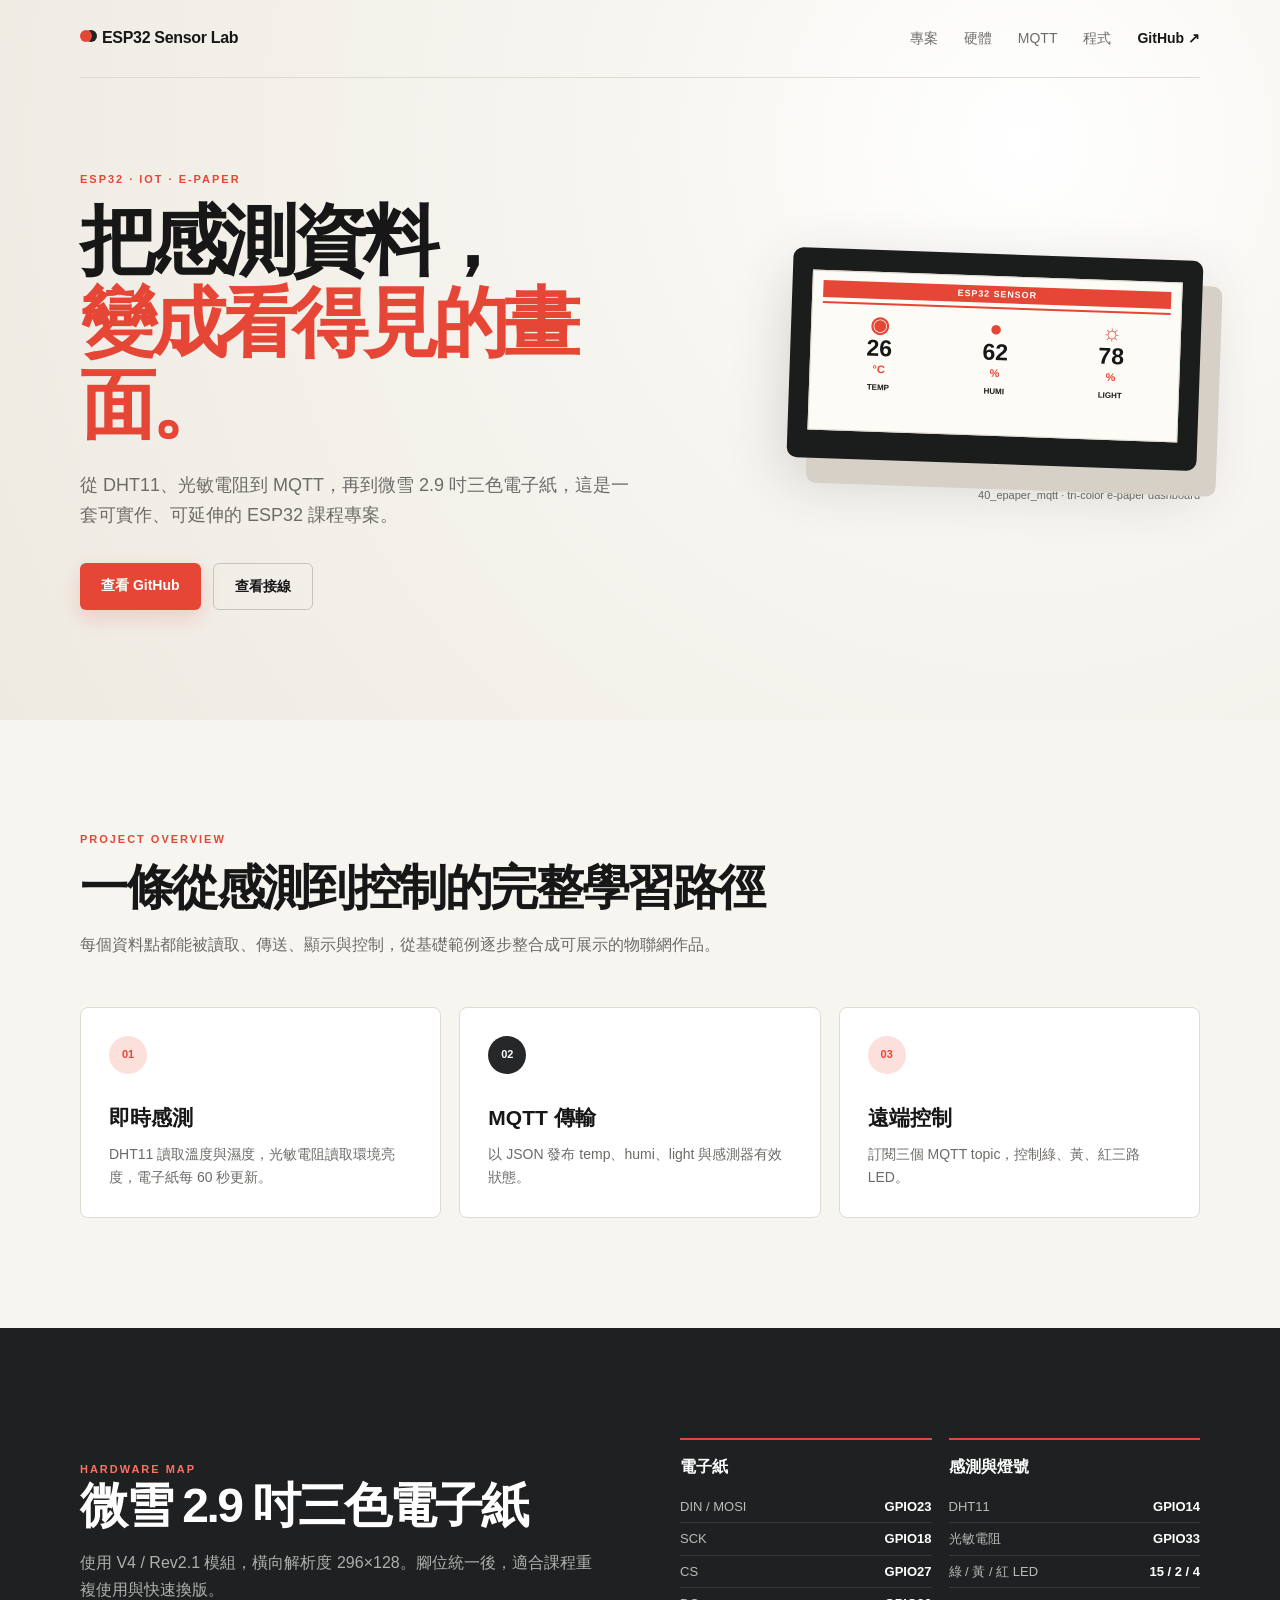
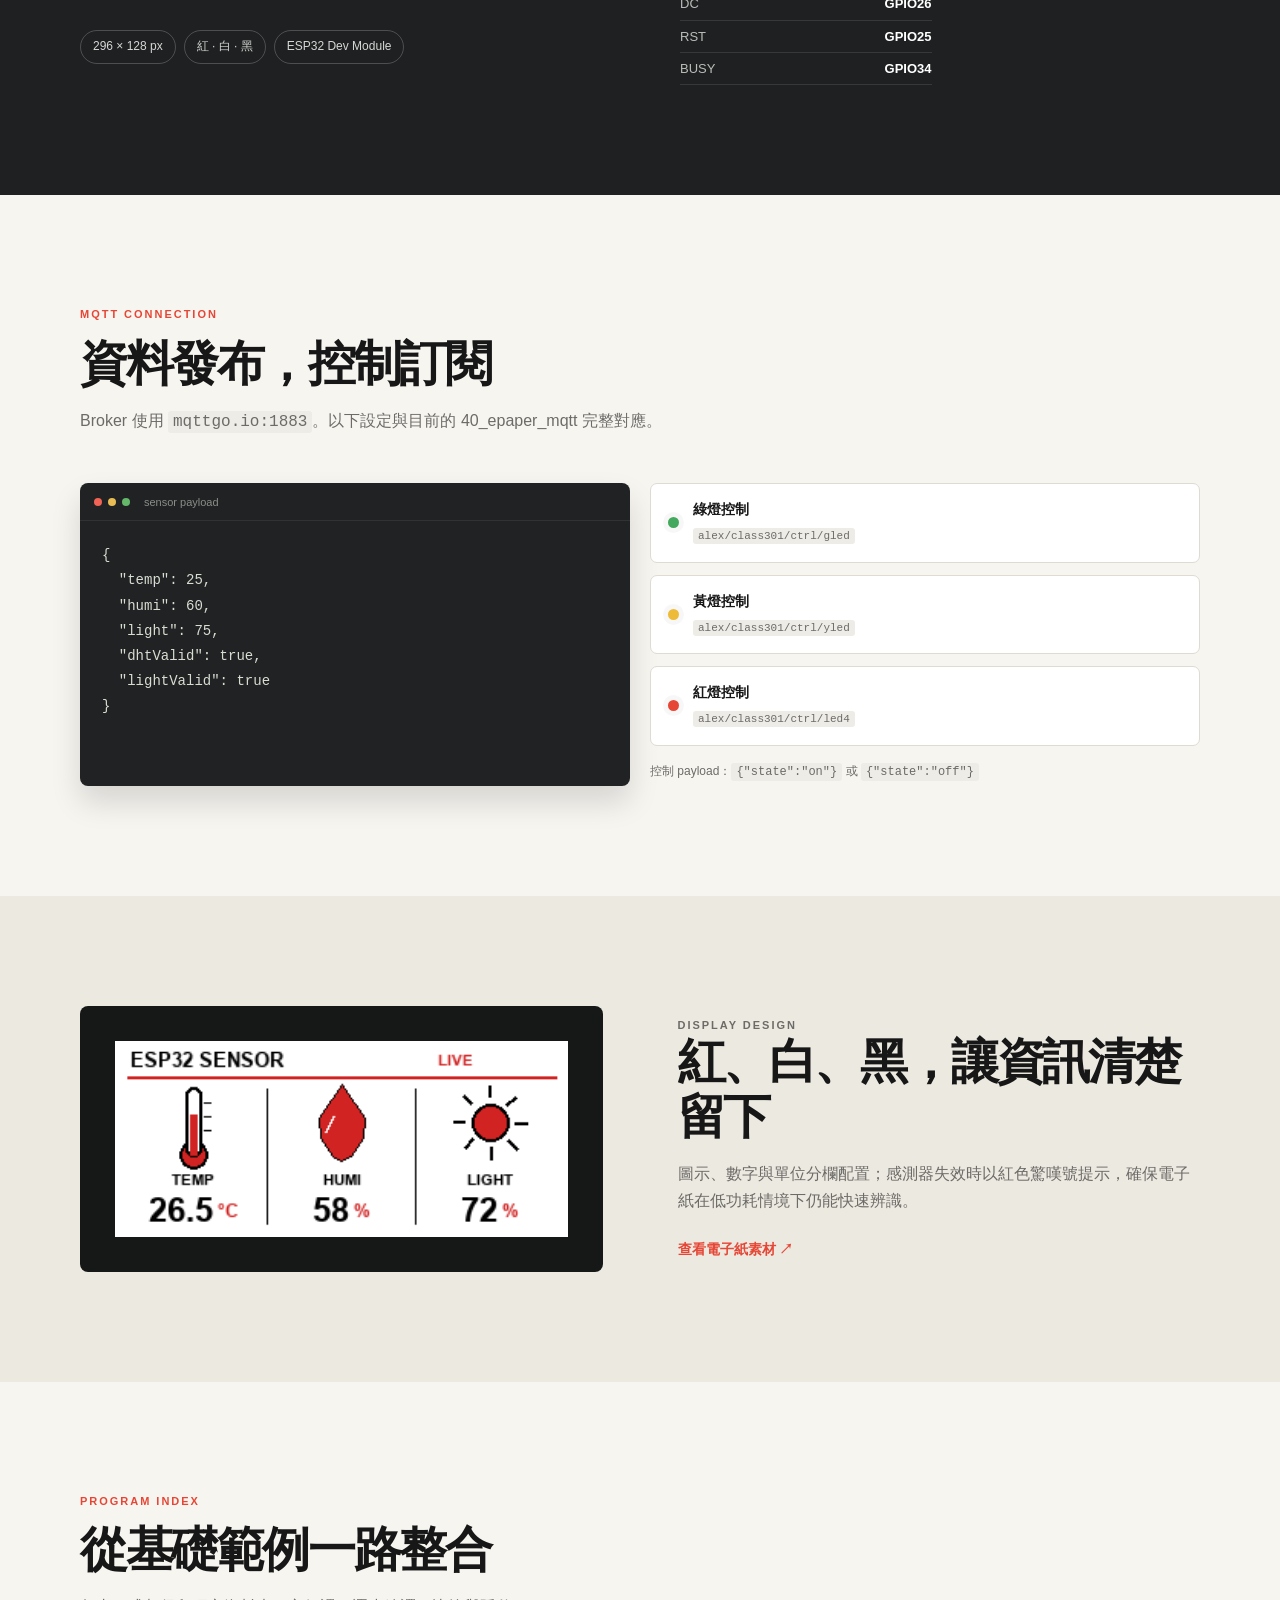
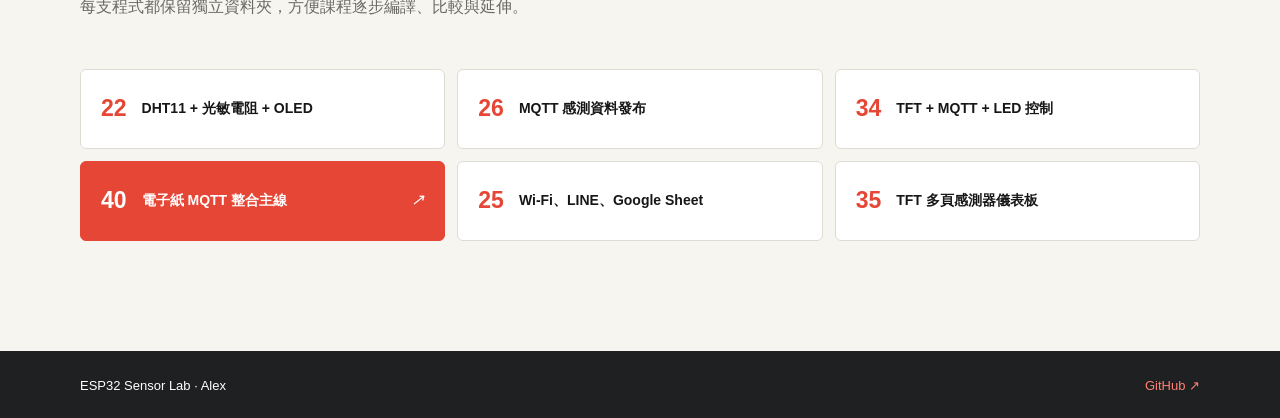
==== docs/index.html @ 5112455a "Add GitHub Pages project showcase" ====
<!doctype html>
<html lang="zh-Hant">
<head>
  <meta charset="utf-8">
  <meta name="viewport" content="width=device-width,initial-scale=1">
  <meta name="description" content="ESP32 感測器、MQTT、TFT 與微雪三色電子紙課程專案展示網站">
  <title>ESP32 Sensor Lab</title>
  <link rel="stylesheet" href="style.css">
</head>
<body>
  <header class="hero">
    <nav class="nav wrap">
      <a class="brand" href="#top"><span class="brand-dot"></span>ESP32 Sensor Lab</a>
      <div class="nav-links"><a href="#project">專案</a><a href="#hardware">硬體</a><a href="#mqtt">MQTT</a><a href="#programs">程式</a><a class="nav-github" href="https://github.com/168888alex/esp32-sensors-mqtt-tft-epaper-alex">GitHub ↗</a></div>
    </nav>
    <div class="hero-grid wrap" id="top">
      <div class="hero-copy">
        <p class="eyebrow">ESP32 · IOT · E-PAPER</p>
        <h1>把感測資料，<br><em>變成看得見的畫面。</em></h1>
        <p class="lead">從 DHT11、光敏電阻到 MQTT，再到微雪 2.9 吋三色電子紙，這是一套可實作、可延伸的 ESP32 課程專案。</p>
        <div class="hero-actions"><a class="button primary" href="https://github.com/168888alex/esp32-sensors-mqtt-tft-epaper-alex">查看 GitHub</a><a class="button ghost" href="#hardware">查看接線</a></div>
      </div>
      <div class="hero-card">
        <div class="epaper-frame"><div class="epaper-screen"><div class="screen-title">ESP32 SENSOR</div><div class="screen-line"></div><div class="screen-metrics"><span><b>◉</b><strong>26</strong><small>°C</small><label>TEMP</label></span><span><b>●</b><strong>62</strong><small>%</small><label>HUMI</label></span><span><b>☼</b><strong>78</strong><small>%</small><label>LIGHT</label></span></div></div></div>
        <p class="card-caption">40_epaper_mqtt · tri-color e-paper dashboard</p>
      </div>
    </div>
  </header>

  <main>
    <section class="section wrap" id="project">
      <div class="section-heading"><p class="eyebrow">PROJECT OVERVIEW</p><h2>一條從感測到控制的完整學習路徑</h2><p>每個資料點都能被讀取、傳送、顯示與控制，從基礎範例逐步整合成可展示的物聯網作品。</p></div>
      <div class="feature-grid"><article class="feature"><span class="icon red">01</span><h3>即時感測</h3><p>DHT11 讀取溫度與濕度，光敏電阻讀取環境亮度，電子紙每 60 秒更新。</p></article><article class="feature"><span class="icon dark">02</span><h3>MQTT 傳輸</h3><p>以 JSON 發布 temp、humi、light 與感測器有效狀態。</p></article><article class="feature"><span class="icon red">03</span><h3>遠端控制</h3><p>訂閱三個 MQTT topic，控制綠、黃、紅三路 LED。</p></article></div>
    </section>

    <section class="section section-dark" id="hardware"><div class="wrap split"><div><p class="eyebrow">HARDWARE MAP</p><h2>微雪 2.9 吋三色電子紙</h2><p>使用 V4 / Rev2.1 模組，橫向解析度 296×128。腳位統一後，適合課程重複使用與快速換版。</p><div class="chips"><span>296 × 128 px</span><span>紅 · 白 · 黑</span><span>ESP32 Dev Module</span></div></div><div class="wiring"><div><b>電子紙</b><span>DIN / MOSI <strong>GPIO23</strong></span><span>SCK <strong>GPIO18</strong></span><span>CS <strong>GPIO27</strong></span><span>DC <strong>GPIO26</strong></span><span>RST <strong>GPIO25</strong></span><span>BUSY <strong>GPIO34</strong></span></div><div><b>感測與燈號</b><span>DHT11 <strong>GPIO14</strong></span><span>光敏電阻 <strong>GPIO33</strong></span><span>綠 / 黃 / 紅 LED <strong>15 / 2 / 4</strong></span></div></div></div></section>

    <section class="section wrap" id="mqtt"><div class="section-heading"><p class="eyebrow">MQTT CONNECTION</p><h2>資料發布，控制訂閱</h2><p>Broker 使用 <code>mqttgo.io:1883</code>。以下設定與目前的 40_epaper_mqtt 完整對應。</p></div><div class="mqtt-grid"><div class="code-card"><div class="code-head"><span></span><span></span><span></span><b>sensor payload</b></div><pre>{
  "temp": 25,
  "humi": 60,
  "light": 75,
  "dhtValid": true,
  "lightValid": true
}</pre></div><div class="topic-list"><div class="topic"><span class="topic-led green"></span><div><b>綠燈控制</b><code>alex/class301/ctrl/gled</code></div></div><div class="topic"><span class="topic-led yellow"></span><div><b>黃燈控制</b><code>alex/class301/ctrl/yled</code></div></div><div class="topic"><span class="topic-led red"></span><div><b>紅燈控制</b><code>alex/class301/ctrl/led4</code></div></div><p class="hint">控制 payload：<code>{"state":"on"}</code> 或 <code>{"state":"off"}</code></p></div></div></section>

    <section class="section gallery-section"><div class="wrap gallery"><div class="gallery-image"><img src="assets/epaper_sensor_layout_preview.png" alt="電子紙感測器畫面預覽"></div><div><p class="eyebrow">DISPLAY DESIGN</p><h2>紅、白、黑，讓資訊清楚留下</h2><p>圖示、數字與單位分欄配置；感測器失效時以紅色驚嘆號提示，確保電子紙在低功耗情境下仍能快速辨識。</p><a class="text-link" href="https://github.com/168888alex/esp32-sensors-mqtt-tft-epaper-alex/tree/main/36_EPAPER">查看電子紙素材 ↗</a></div></div></section>

    <section class="section wrap" id="programs"><div class="section-heading"><p class="eyebrow">PROGRAM INDEX</p><h2>從基礎範例一路整合</h2><p>每支程式都保留獨立資料夾，方便課程逐步編譯、比較與延伸。</p></div><div class="program-grid"><a href="https://github.com/168888alex/esp32-sensors-mqtt-tft-epaper-alex/tree/main/22_dht_light_oled"><b>22</b><span>DHT11 + 光敏電阻 + OLED</span></a><a href="https://github.com/168888alex/esp32-sensors-mqtt-tft-epaper-alex/tree/main/26_mqtt"><b>26</b><span>MQTT 感測資料發布</span></a><a href="https://github.com/168888alex/esp32-sensors-mqtt-tft-epaper-alex/tree/main/34_ili_mqtt_ctrl"><b>34</b><span>TFT + MQTT + LED 控制</span></a><a class="featured" href="https://github.com/168888alex/esp32-sensors-mqtt-tft-epaper-alex/tree/main/40_epaper_mqtt"><b>40</b><span>電子紙 MQTT 整合主線</span><i>↗</i></a><a href="https://github.com/168888alex/esp32-sensors-mqtt-tft-epaper-alex/tree/main/25_dht_line"><b>25</b><span>Wi‑Fi、LINE、Google Sheet</span></a><a href="https://github.com/168888alex/esp32-sensors-mqtt-tft-epaper-alex/tree/main/35_ili_mqtt_ctrl_page"><b>35</b><span>TFT 多頁感測器儀表板</span></a></div></section>
  </main>
  <footer><div class="wrap footer-inner"><span>ESP32 Sensor Lab · Alex</span><a href="https://github.com/168888alex/esp32-sensors-mqtt-tft-epaper-alex">GitHub ↗</a></div></footer>
</body>
</html>
---- docs/style.css ----
:root{--ink:#171717;--muted:#6d6b68;--paper:#f7f5f0;--red:#e64635;--red-dark:#b92d28;--line:#dedbd3;--dark:#1e2021;--max:1120px}*{box-sizing:border-box}html{scroll-behavior:smooth}body{margin:0;background:var(--paper);color:var(--ink);font-family:Inter,"Noto Sans TC","Microsoft JhengHei",sans-serif;line-height:1.65}a{color:inherit;text-decoration:none}.wrap{width:min(calc(100% - 48px),var(--max));margin:auto}.hero{background:radial-gradient(circle at 80% 20%,#fff 0,#f7f5f0 35%,#eeeae2 100%);overflow:hidden}.nav{height:78px;display:flex;align-items:center;justify-content:space-between;border-bottom:1px solid var(--line)}.brand{font-weight:800;letter-spacing:-.02em}.brand-dot{display:inline-block;width:12px;height:12px;background:var(--red);border-radius:50%;margin:0 10px 1px 0;box-shadow:5px 0 #222}.nav-links{display:flex;gap:26px;align-items:center;font-size:14px;color:var(--muted)}.nav-links a:hover,.text-link:hover{color:var(--red)}.nav-github{color:var(--ink);font-weight:700}.hero-grid{display:grid;grid-template-columns:1.05fr .95fr;gap:60px;align-items:center;padding:92px 0 110px}.eyebrow{font-size:11px;letter-spacing:.18em;color:var(--red);font-weight:800;margin:0 0 12px}.hero h1{font-size:clamp(42px,6vw,76px);letter-spacing:-.07em;line-height:1.08;margin:0 0 25px}.hero h1 em{font-style:normal;color:var(--red)}.lead{color:var(--muted);max-width:550px;font-size:18px}.hero-actions{display:flex;gap:12px;margin-top:32px}.button{display:inline-block;padding:11px 21px;border-radius:6px;font-weight:700;font-size:14px}.primary{background:var(--red);color:#fff;box-shadow:0 8px 20px #e6463530}.ghost{border:1px solid #c8c4bc}.hero-card{justify-self:end;width:min(100%,410px)}.epaper-frame{background:#1b1c1c;padding:22px 20px 28px;border-radius:10px;box-shadow:20px 25px 0 #d6d0c6,0 20px 60px #3333;transform:rotate(2deg)}.epaper-screen{background:#fcfbf6;aspect-ratio:296/128;padding:9px 10px;position:relative;border:1px solid #ddd9d0}.screen-title{height:17px;background:var(--red);color:#fff;text-align:center;font-size:9px;font-weight:800;letter-spacing:.1em;line-height:17px}.screen-line{height:2px;background:var(--red);margin-top:4px}.screen-metrics{display:grid;grid-template-columns:repeat(3,1fr);text-align:center;margin-top:8px}.screen-metrics span{display:flex;flex-direction:column;align-items:center}.screen-metrics b{font-size:22px;line-height:23px;color:var(--red)}.screen-metrics strong{font-size:23px;line-height:24px}.screen-metrics small{font-size:11px;color:var(--red);font-weight:800}.screen-metrics label{font-size:8px;font-weight:800;margin-top:3px}.card-caption{text-align:right;color:var(--muted);font-size:11px;margin:22px 0}.section{padding:110px 0}.section-heading{max-width:700px;margin-bottom:48px}.section h2{font-size:clamp(30px,4vw,48px);line-height:1.15;letter-spacing:-.05em;margin:0 0 17px}.section-heading>p:last-child,.split p,.gallery p{color:var(--muted);margin:0}.feature-grid{display:grid;grid-template-columns:repeat(3,1fr);gap:18px}.feature{background:#fff;border:1px solid var(--line);padding:28px;border-radius:8px}.feature h3{margin:27px 0 8px;font-size:21px}.feature p{margin:0;color:var(--muted);font-size:14px}.icon{display:flex;width:38px;height:38px;align-items:center;justify-content:center;border-radius:50%;font-size:11px;font-weight:800}.icon.red{background:#fce0dc;color:var(--red)}.icon.dark{background:#252728;color:#fff}.section-dark{background:var(--dark);color:#fff}.section-dark .eyebrow{color:#ff7162}.section-dark p{color:#afb0ad}.split{display:grid;grid-template-columns:1fr 1fr;gap:80px;align-items:center}.chips{display:flex;gap:8px;flex-wrap:wrap;margin-top:27px}.chips span{border:1px solid #ffffff35;border-radius:99px;padding:6px 12px;color:#d6d7d4;font-size:12px}.wiring{display:grid;grid-template-columns:1fr 1fr;gap:17px}.wiring>div{border-top:2px solid var(--red);padding-top:14px}.wiring b{display:block;margin-bottom:10px}.wiring span{display:flex;justify-content:space-between;border-bottom:1px solid #ffffff1c;padding:5px 0;font-size:13px;color:#babcb8}.wiring strong{color:#fff}.mqtt-grid{display:grid;grid-template-columns:1fr 1fr;gap:20px}.code-card{background:#202223;border-radius:8px;overflow:hidden;box-shadow:0 16px 30px #0002}.code-head{height:38px;display:flex;align-items:center;gap:6px;padding:0 14px;border-bottom:1px solid #ffffff12;color:#8b8d89;font-size:11px}.code-head span{width:8px;height:8px;border-radius:50%;background:#f06355}.code-head span:nth-child(2){background:#e9bb55}.code-head span:nth-child(3){background:#65b76a}.code-head b{margin-left:8px;font-weight:500}.code-card pre{padding:22px;margin:0;color:#d8ddd2;font:14px/1.8 ui-monospace,SFMono-Regular,Consolas,monospace}.topic-list{display:flex;flex-direction:column;gap:12px;justify-content:center}.topic{display:flex;align-items:center;gap:14px;background:#fff;border:1px solid var(--line);padding:14px 17px;border-radius:7px}.topic b{display:block;font-size:14px}.topic code{font-size:11px;color:var(--muted)}.topic-led{width:11px;height:11px;border-radius:50%;box-shadow:0 0 0 5px #00000008}.topic-led.green{background:#42a95e}.topic-led.yellow{background:#edbb38}.topic-led.red{background:var(--red)}.hint{font-size:12px;color:var(--muted);margin:4px 0}.hint code,code{font-family:ui-monospace,Consolas,monospace;background:#eeece7;padding:2px 5px;border-radius:3px}.gallery-section{background:#ece9e1}.gallery{display:grid;grid-template-columns:1fr 1fr;gap:75px;align-items:center}.gallery-image{background:#161817;padding:35px;text-align:center;border-radius:8px}.gallery-image img{width:100%;max-width:500px;display:block;margin:auto;image-rendering:auto}.text-link{display:inline-block;margin-top:24px;font-weight:800;color:var(--red);font-size:14px}.program-grid{display:grid;grid-template-columns:repeat(3,1fr);gap:12px}.program-grid a{background:#fff;border:1px solid var(--line);padding:20px;display:flex;align-items:center;gap:15px;border-radius:6px;transition:transform .2s,box-shadow .2s}.program-grid a:hover{transform:translateY(-3px);box-shadow:0 10px 25px #26262612}.program-grid b{font-size:23px;color:var(--red)}.program-grid span{font-size:14px;font-weight:700}.program-grid i{margin-left:auto;color:var(--red)}.program-grid .featured{background:var(--red);color:#fff;border-color:var(--red)}.program-grid .featured b,.program-grid .featured i{color:#fff}.program-grid .featured span{color:#fff}footer{background:var(--dark);color:#fff;padding:24px 0;font-size:13px}.footer-inner{display:flex;justify-content:space-between}.footer-inner a{color:#ff8174}@media(max-width:800px){.nav-links a:not(.nav-github){display:none}.hero-grid,.split,.mqtt-grid,.gallery{grid-template-columns:1fr;gap:45px}.hero-grid{padding:65px 0 80px}.hero-card{justify-self:center}.feature-grid,.program-grid{grid-template-columns:1fr}.section{padding:75px 0}.wiring{grid-template-columns:1fr 1fr;gap:25px}}@media(max-width:470px){.wrap{width:min(calc(100% - 30px),var(--max))}.nav{height:65px}.brand{font-size:14px}.nav-github{font-size:12px}.wiring{grid-template-columns:1fr}.hero h1{font-size:44px}.hero-card{width:94%}.epaper-frame{padding:14px}.gallery-image{padding:18px}.code-card pre{font-size:12px}}
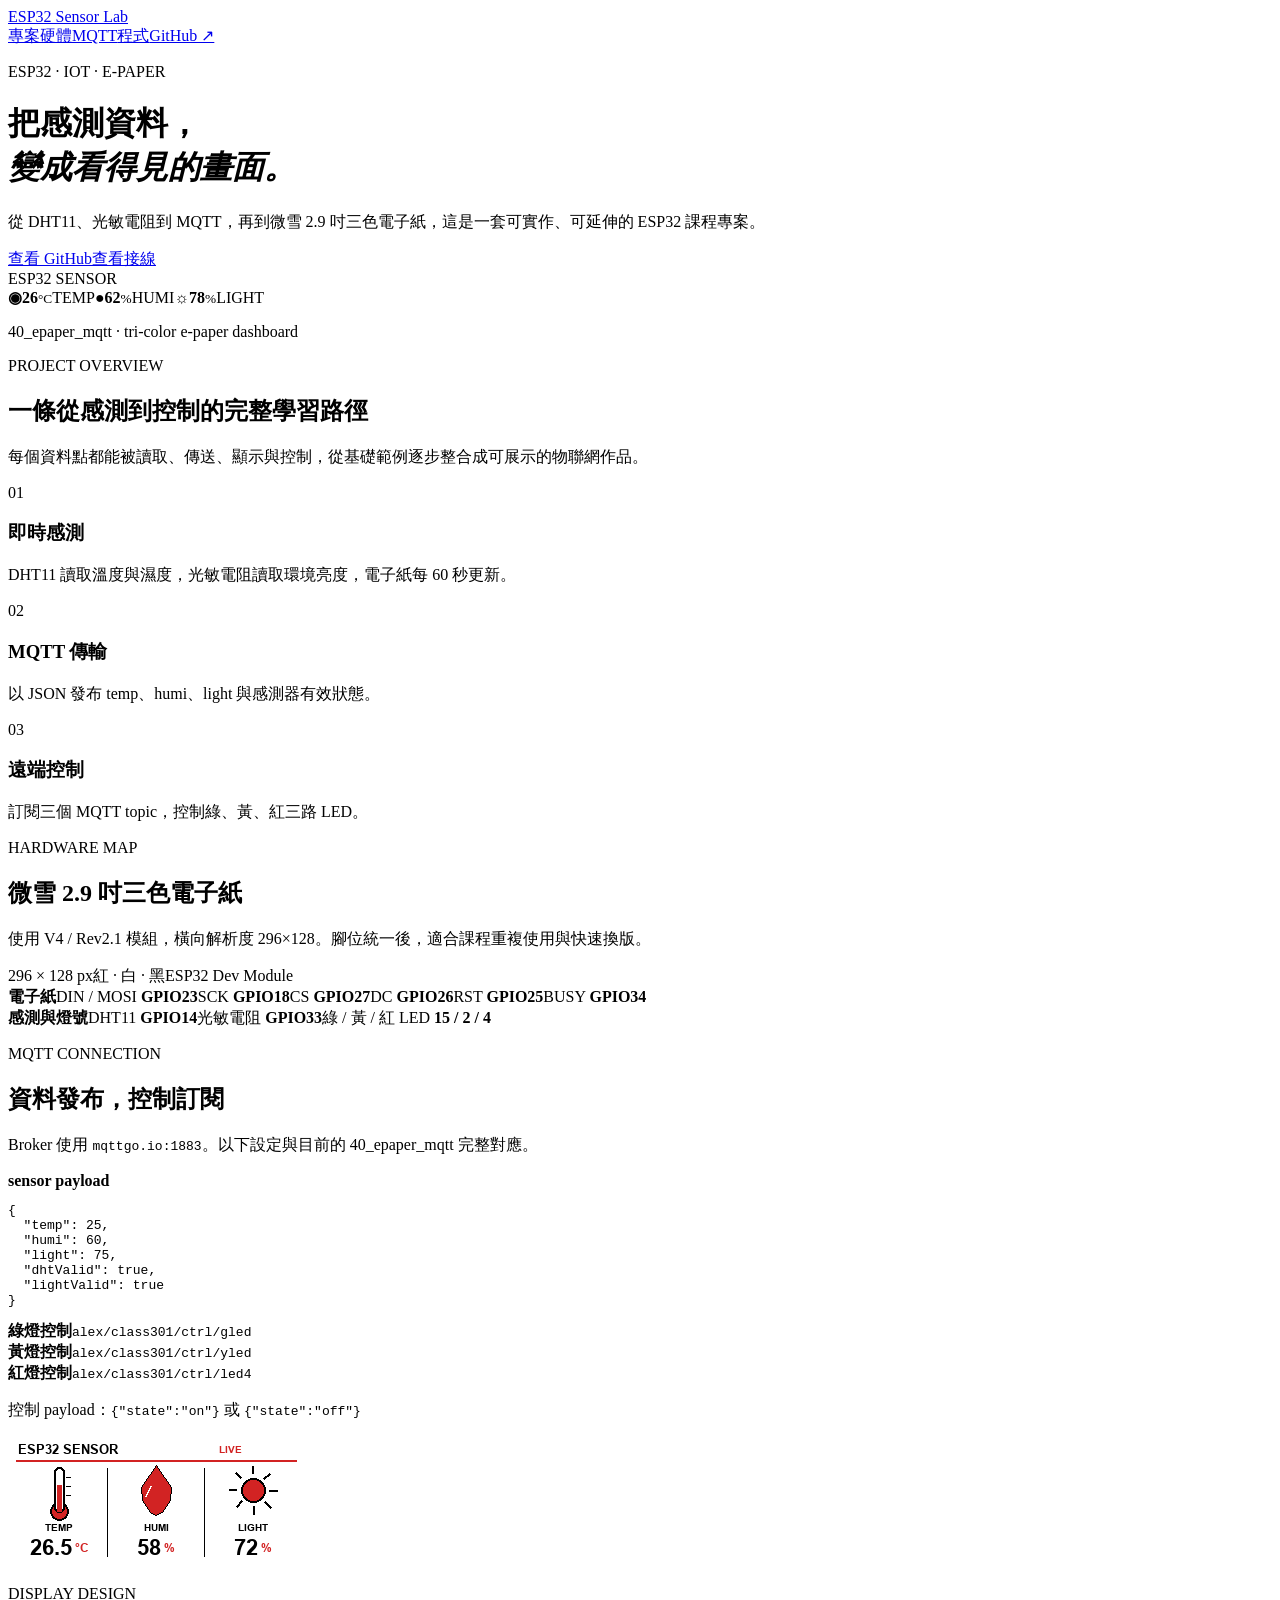
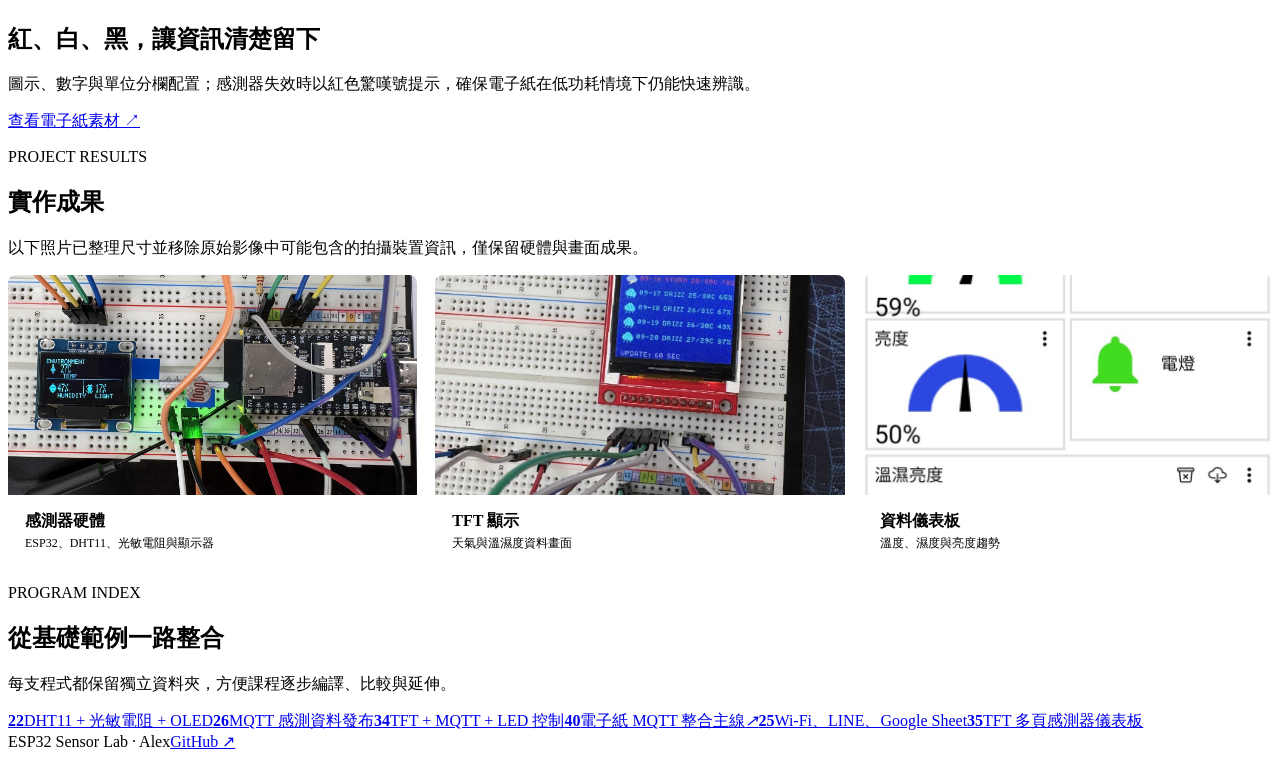
==== commit ed45fed9: "Add sanitized project result photos to showcase" ====
--- a/docs/index.html
+++ b/docs/index.html
@@ -45,6 +45,8 @@
 
     <section class="section gallery-section"><div class="wrap gallery"><div class="gallery-image"><img src="assets/epaper_sensor_layout_preview.png" alt="電子紙感測器畫面預覽"></div><div><p class="eyebrow">DISPLAY DESIGN</p><h2>紅、白、黑，讓資訊清楚留下</h2><p>圖示、數字與單位分欄配置；感測器失效時以紅色驚嘆號提示，確保電子紙在低功耗情境下仍能快速辨識。</p><a class="text-link" href="https://github.com/168888alex/esp32-sensors-mqtt-tft-epaper-alex/tree/main/36_EPAPER">查看電子紙素材 ↗</a></div></div></section>
 
+    <section class="section wrap results"><div class="section-heading"><p class="eyebrow">PROJECT RESULTS</p><h2>實作成果</h2><p>以下照片已整理尺寸並移除原始影像中可能包含的拍攝裝置資訊，僅保留硬體與畫面成果。</p></div><div class="results-grid"><figure class="result-card"><img src="assets/results/hardware-sensor.jpg" alt="ESP32 感測器與 OLED 硬體實作"><figcaption><b>感測器硬體</b><span>ESP32、DHT11、光敏電阻與顯示器</span></figcaption></figure><figure class="result-card"><img src="assets/results/tft-weather.jpg" alt="ILI9225 TFT 感測器畫面"><figcaption><b>TFT 顯示</b><span>天氣與溫濕度資料畫面</span></figcaption></figure><figure class="result-card"><img src="assets/results/dashboard-example.jpg" alt="溫濕亮度儀表板畫面"><figcaption><b>資料儀表板</b><span>溫度、濕度與亮度趨勢</span></figcaption></figure></div></section>
+
     <section class="section wrap" id="programs"><div class="section-heading"><p class="eyebrow">PROGRAM INDEX</p><h2>從基礎範例一路整合</h2><p>每支程式都保留獨立資料夾，方便課程逐步編譯、比較與延伸。</p></div><div class="program-grid"><a href="https://github.com/168888alex/esp32-sensors-mqtt-tft-epaper-alex/tree/main/22_dht_light_oled"><b>22</b><span>DHT11 + 光敏電阻 + OLED</span></a><a href="https://github.com/168888alex/esp32-sensors-mqtt-tft-epaper-alex/tree/main/26_mqtt"><b>26</b><span>MQTT 感測資料發布</span></a><a href="https://github.com/168888alex/esp32-sensors-mqtt-tft-epaper-alex/tree/main/34_ili_mqtt_ctrl"><b>34</b><span>TFT + MQTT + LED 控制</span></a><a class="featured" href="https://github.com/168888alex/esp32-sensors-mqtt-tft-epaper-alex/tree/main/40_epaper_mqtt"><b>40</b><span>電子紙 MQTT 整合主線</span><i>↗</i></a><a href="https://github.com/168888alex/esp32-sensors-mqtt-tft-epaper-alex/tree/main/25_dht_line"><b>25</b><span>Wi‑Fi、LINE、Google Sheet</span></a><a href="https://github.com/168888alex/esp32-sensors-mqtt-tft-epaper-alex/tree/main/35_ili_mqtt_ctrl_page"><b>35</b><span>TFT 多頁感測器儀表板</span></a></div></section>
   </main>
   <footer><div class="wrap footer-inner"><span>ESP32 Sensor Lab · Alex</span><a href="https://github.com/168888alex/esp32-sensors-mqtt-tft-epaper-alex">GitHub ↗</a></div></footer>
--- a/docs/style.css
+++ b/docs/style.css
@@ -1 +1 @@
-:root{--ink:#171717;--muted:#6d6b68;--paper:#f7f5f0;--red:#e64635;--red-dark:#b92d28;--line:#dedbd3;--dark:#1e2021;--max:1120px}*{box-sizing:border-box}html{scroll-behavior:smooth}body{margin:0;background:var(--paper);color:var(--ink);font-family:Inter,"Noto Sans TC","Microsoft JhengHei",sans-serif;line-height:1.65}a{color:inherit;text-decoration:none}.wrap{width:min(calc(100% - 48px),var(--max));margin:auto}.hero{background:radial-gradient(circle at 80% 20%,#fff 0,#f7f5f0 35%,#eeeae2 100%);overflow:hidden}.nav{height:78px;display:flex;align-items:center;justify-content:space-between;border-bottom:1px solid var(--line)}.brand{font-weight:800;letter-spacing:-.02em}.brand-dot{display:inline-block;width:12px;height:12px;background:var(--red);border-radius:50%;margin:0 10px 1px 0;box-shadow:5px 0 #222}.nav-links{display:flex;gap:26px;align-items:center;font-size:14px;color:var(--muted)}.nav-links a:hover,.text-link:hover{color:var(--red)}.nav-github{color:var(--ink);font-weight:700}.hero-grid{display:grid;grid-template-columns:1.05fr .95fr;gap:60px;align-items:center;padding:92px 0 110px}.eyebrow{font-size:11px;letter-spacing:.18em;color:var(--red);font-weight:800;margin:0 0 12px}.hero h1{font-size:clamp(42px,6vw,76px);letter-spacing:-.07em;line-height:1.08;margin:0 0 25px}.hero h1 em{font-style:normal;color:var(--red)}.lead{color:var(--muted);max-width:550px;font-size:18px}.hero-actions{display:flex;gap:12px;margin-top:32px}.button{display:inline-block;padding:11px 21px;border-radius:6px;font-weight:700;font-size:14px}.primary{background:var(--red);color:#fff;box-shadow:0 8px 20px #e6463530}.ghost{border:1px solid #c8c4bc}.hero-card{justify-self:end;width:min(100%,410px)}.epaper-frame{background:#1b1c1c;padding:22px 20px 28px;border-radius:10px;box-shadow:20px 25px 0 #d6d0c6,0 20px 60px #3333;transform:rotate(2deg)}.epaper-screen{background:#fcfbf6;aspect-ratio:296/128;padding:9px 10px;position:relative;border:1px solid #ddd9d0}.screen-title{height:17px;background:var(--red);color:#fff;text-align:center;font-size:9px;font-weight:800;letter-spacing:.1em;line-height:17px}.screen-line{height:2px;background:var(--red);margin-top:4px}.screen-metrics{display:grid;grid-template-columns:repeat(3,1fr);text-align:center;margin-top:8px}.screen-metrics span{display:flex;flex-direction:column;align-items:center}.screen-metrics b{font-size:22px;line-height:23px;color:var(--red)}.screen-metrics strong{font-size:23px;line-height:24px}.screen-metrics small{font-size:11px;color:var(--red);font-weight:800}.screen-metrics label{font-size:8px;font-weight:800;margin-top:3px}.card-caption{text-align:right;color:var(--muted);font-size:11px;margin:22px 0}.section{padding:110px 0}.section-heading{max-width:700px;margin-bottom:48px}.section h2{font-size:clamp(30px,4vw,48px);line-height:1.15;letter-spacing:-.05em;margin:0 0 17px}.section-heading>p:last-child,.split p,.gallery p{color:var(--muted);margin:0}.feature-grid{display:grid;grid-template-columns:repeat(3,1fr);gap:18px}.feature{background:#fff;border:1px solid var(--line);padding:28px;border-radius:8px}.feature h3{margin:27px 0 8px;font-size:21px}.feature p{margin:0;color:var(--muted);font-size:14px}.icon{display:flex;width:38px;height:38px;align-items:center;justify-content:center;border-radius:50%;font-size:11px;font-weight:800}.icon.red{background:#fce0dc;color:var(--red)}.icon.dark{background:#252728;color:#fff}.section-dark{background:var(--dark);color:#fff}.section-dark .eyebrow{color:#ff7162}.section-dark p{color:#afb0ad}.split{display:grid;grid-template-columns:1fr 1fr;gap:80px;align-items:center}.chips{display:flex;gap:8px;flex-wrap:wrap;margin-top:27px}.chips span{border:1px solid #ffffff35;border-radius:99px;padding:6px 12px;color:#d6d7d4;font-size:12px}.wiring{display:grid;grid-template-columns:1fr 1fr;gap:17px}.wiring>div{border-top:2px solid var(--red);padding-top:14px}.wiring b{display:block;margin-bottom:10px}.wiring span{display:flex;justify-content:space-between;border-bottom:1px solid #ffffff1c;padding:5px 0;font-size:13px;color:#babcb8}.wiring strong{color:#fff}.mqtt-grid{display:grid;grid-template-columns:1fr 1fr;gap:20px}.code-card{background:#202223;border-radius:8px;overflow:hidden;box-shadow:0 16px 30px #0002}.code-head{height:38px;display:flex;align-items:center;gap:6px;padding:0 14px;border-bottom:1px solid #ffffff12;color:#8b8d89;font-size:11px}.code-head span{width:8px;height:8px;border-radius:50%;background:#f06355}.code-head span:nth-child(2){background:#e9bb55}.code-head span:nth-child(3){background:#65b76a}.code-head b{margin-left:8px;font-weight:500}.code-card pre{padding:22px;margin:0;color:#d8ddd2;font:14px/1.8 ui-monospace,SFMono-Regular,Consolas,monospace}.topic-list{display:flex;flex-direction:column;gap:12px;justify-content:center}.topic{display:flex;align-items:center;gap:14px;background:#fff;border:1px solid var(--line);padding:14px 17px;border-radius:7px}.topic b{display:block;font-size:14px}.topic code{font-size:11px;color:var(--muted)}.topic-led{width:11px;height:11px;border-radius:50%;box-shadow:0 0 0 5px #00000008}.topic-led.green{background:#42a95e}.topic-led.yellow{background:#edbb38}.topic-led.red{background:var(--red)}.hint{font-size:12px;color:var(--muted);margin:4px 0}.hint code,code{font-family:ui-monospace,Consolas,monospace;background:#eeece7;padding:2px 5px;border-radius:3px}.gallery-section{background:#ece9e1}.gallery{display:grid;grid-template-columns:1fr 1fr;gap:75px;align-items:center}.gallery-image{background:#161817;padding:35px;text-align:center;border-radius:8px}.gallery-image img{width:100%;max-width:500px;display:block;margin:auto;image-rendering:auto}.text-link{display:inline-block;margin-top:24px;font-weight:800;color:var(--red);font-size:14px}.program-grid{display:grid;grid-template-columns:repeat(3,1fr);gap:12px}.program-grid a{background:#fff;border:1px solid var(--line);padding:20px;display:flex;align-items:center;gap:15px;border-radius:6px;transition:transform .2s,box-shadow .2s}.program-grid a:hover{transform:translateY(-3px);box-shadow:0 10px 25px #26262612}.program-grid b{font-size:23px;color:var(--red)}.program-grid span{font-size:14px;font-weight:700}.program-grid i{margin-left:auto;color:var(--red)}.program-grid .featured{background:var(--red);color:#fff;border-color:var(--red)}.program-grid .featured b,.program-grid .featured i{color:#fff}.program-grid .featured span{color:#fff}footer{background:var(--dark);color:#fff;padding:24px 0;font-size:13px}.footer-inner{display:flex;justify-content:space-between}.footer-inner a{color:#ff8174}@media(max-width:800px){.nav-links a:not(.nav-github){display:none}.hero-grid,.split,.mqtt-grid,.gallery{grid-template-columns:1fr;gap:45px}.hero-grid{padding:65px 0 80px}.hero-card{justify-self:center}.feature-grid,.program-grid{grid-template-columns:1fr}.section{padding:75px 0}.wiring{grid-template-columns:1fr 1fr;gap:25px}}@media(max-width:470px){.wrap{width:min(calc(100% - 30px),var(--max))}.nav{height:65px}.brand{font-size:14px}.nav-github{font-size:12px}.wiring{grid-template-columns:1fr}.hero h1{font-size:44px}.hero-card{width:94%}.epaper-frame{padding:14px}.gallery-image{padding:18px}.code-card pre{font-size:12px}}
+.results{background:var(--paper)}.results-grid{display:grid;grid-template-columns:repeat(3,1fr);gap:18px}.result-card{margin:0;background:#fff;border:1px solid var(--line);border-radius:8px;overflow:hidden}.result-card img{display:block;width:100%;height:220px;object-fit:cover}.result-card figcaption{padding:16px 17px}.result-card figcaption b{display:block;font-size:16px}.result-card figcaption span{display:block;color:var(--muted);font-size:12px;margin-top:3px}@media(max-width:800px){.results-grid{grid-template-columns:1fr}.result-card img{height:auto;max-height:360px}}
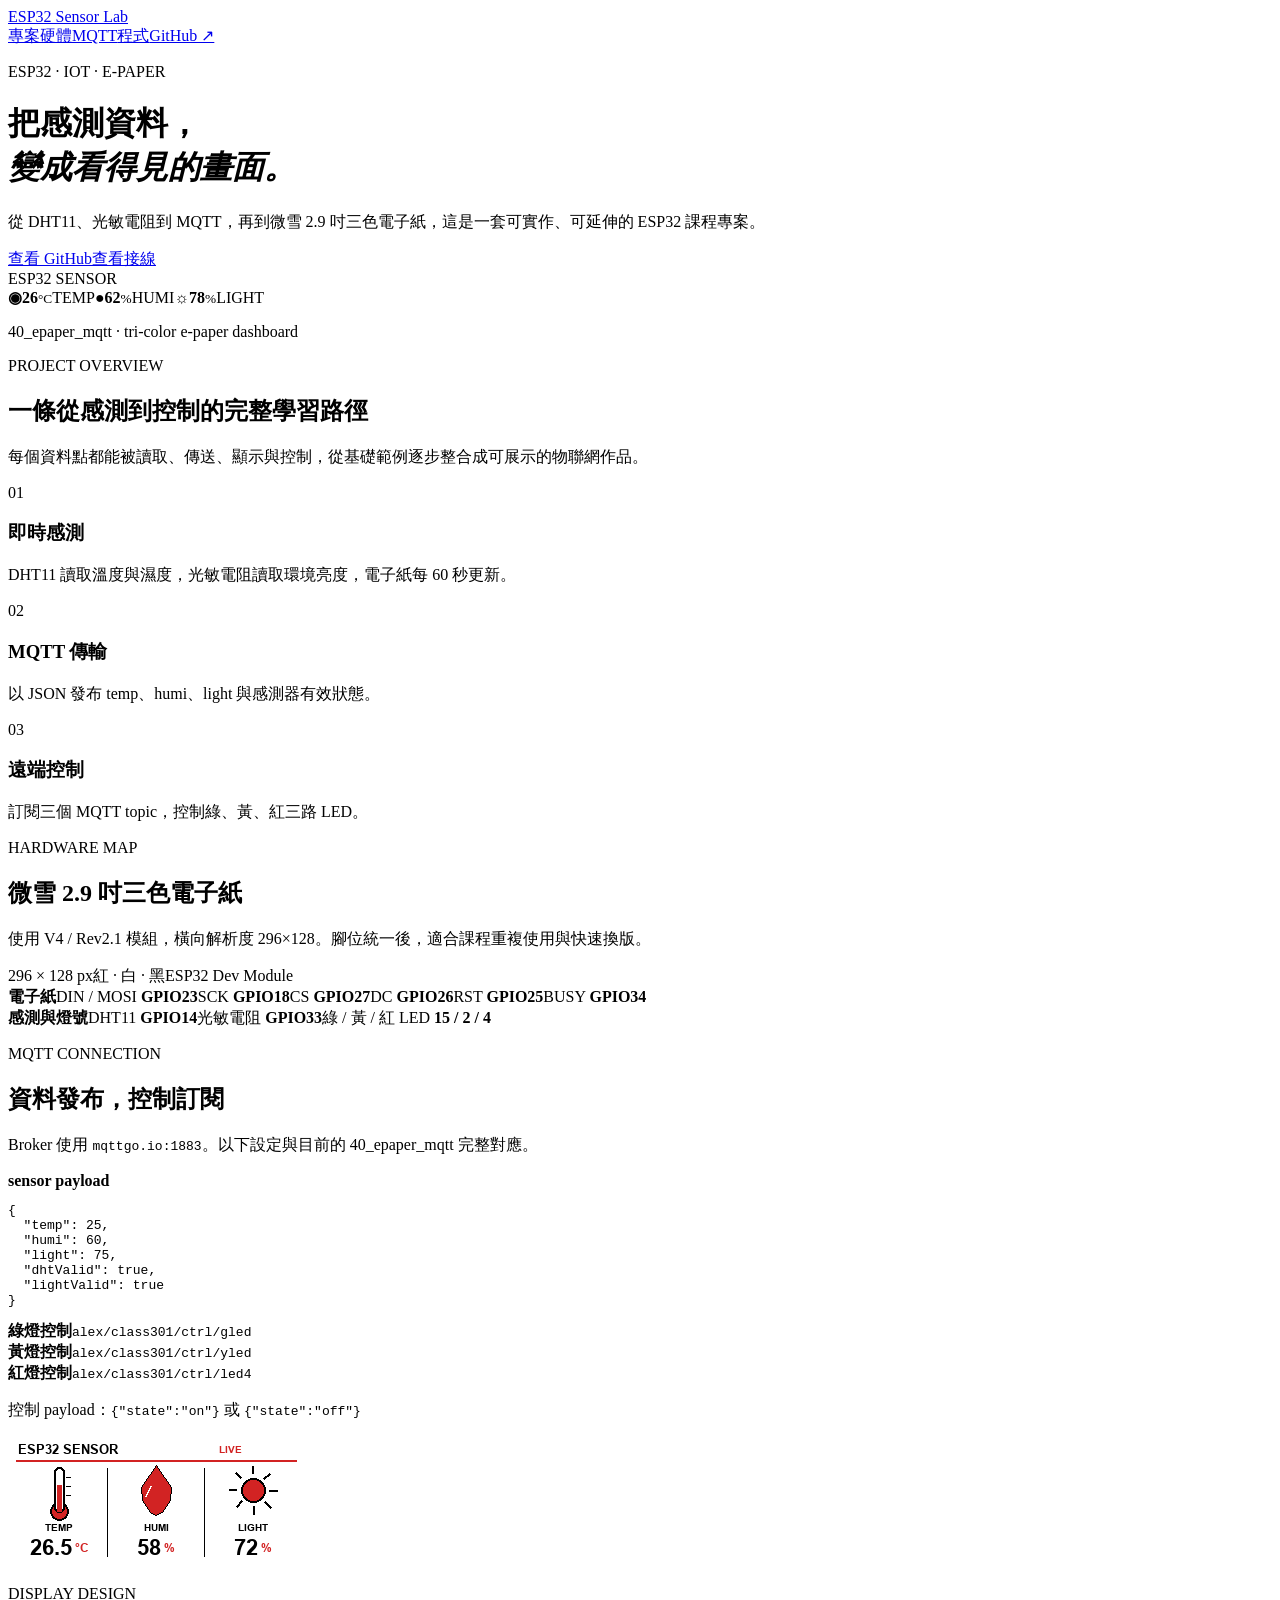
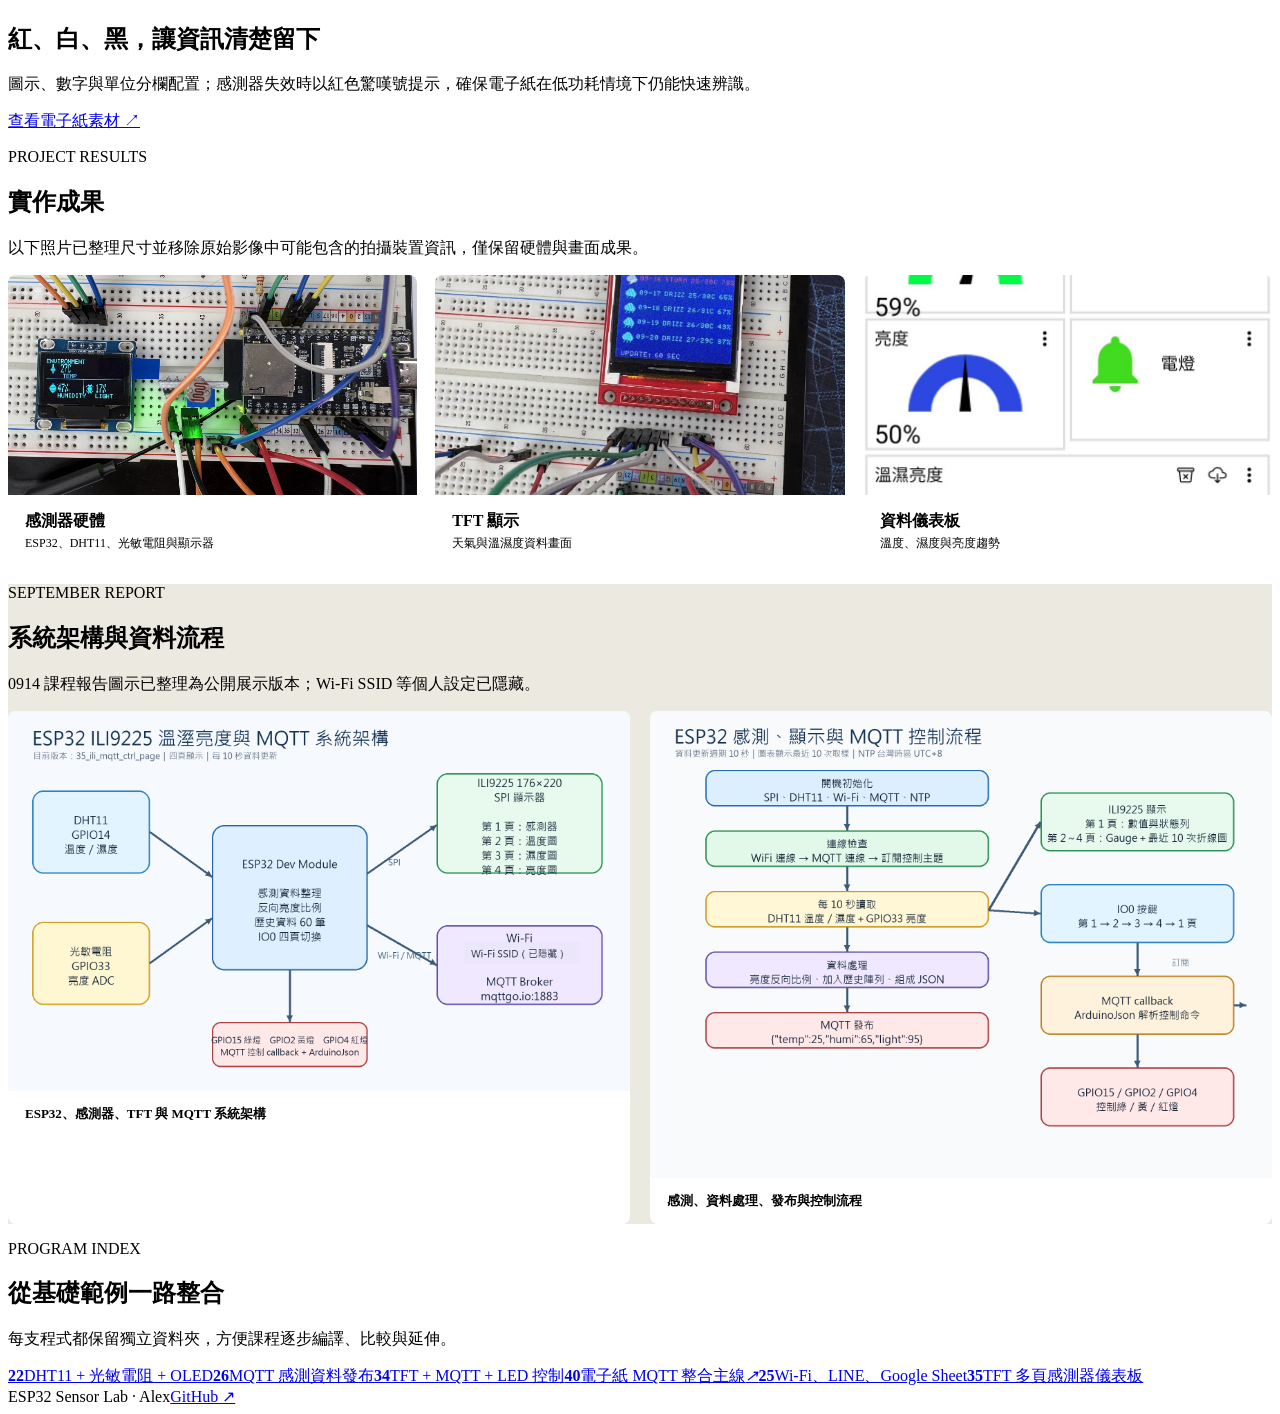
==== commit 9838fda4: "Add sanitized 0914 report diagrams to showcase" ====
--- a/docs/index.html
+++ b/docs/index.html
@@ -47,6 +47,8 @@
 
     <section class="section wrap results"><div class="section-heading"><p class="eyebrow">PROJECT RESULTS</p><h2>實作成果</h2><p>以下照片已整理尺寸並移除原始影像中可能包含的拍攝裝置資訊，僅保留硬體與畫面成果。</p></div><div class="results-grid"><figure class="result-card"><img src="assets/results/hardware-sensor.jpg" alt="ESP32 感測器與 OLED 硬體實作"><figcaption><b>感測器硬體</b><span>ESP32、DHT11、光敏電阻與顯示器</span></figcaption></figure><figure class="result-card"><img src="assets/results/tft-weather.jpg" alt="ILI9225 TFT 感測器畫面"><figcaption><b>TFT 顯示</b><span>天氣與溫濕度資料畫面</span></figcaption></figure><figure class="result-card"><img src="assets/results/dashboard-example.jpg" alt="溫濕亮度儀表板畫面"><figcaption><b>資料儀表板</b><span>溫度、濕度與亮度趨勢</span></figcaption></figure></div></section>
 
+    <section class="section report-section"><div class="wrap"><div class="section-heading"><p class="eyebrow">SEPTEMBER REPORT</p><h2>系統架構與資料流程</h2><p>0914 課程報告圖示已整理為公開展示版本；Wi‑Fi SSID 等個人設定已隱藏。</p></div><div class="report-grid"><figure class="report-card"><img src="assets/reports/system-architecture-sanitized.png" alt="ESP32 MQTT 系統架構圖"><figcaption>ESP32、感測器、TFT 與 MQTT 系統架構</figcaption></figure><figure class="report-card"><img src="assets/reports/system-flow.png" alt="ESP32 感測顯示與 MQTT 控制流程圖"><figcaption>感測、資料處理、發布與控制流程</figcaption></figure></div></div></section>
+
     <section class="section wrap" id="programs"><div class="section-heading"><p class="eyebrow">PROGRAM INDEX</p><h2>從基礎範例一路整合</h2><p>每支程式都保留獨立資料夾，方便課程逐步編譯、比較與延伸。</p></div><div class="program-grid"><a href="https://github.com/168888alex/esp32-sensors-mqtt-tft-epaper-alex/tree/main/22_dht_light_oled"><b>22</b><span>DHT11 + 光敏電阻 + OLED</span></a><a href="https://github.com/168888alex/esp32-sensors-mqtt-tft-epaper-alex/tree/main/26_mqtt"><b>26</b><span>MQTT 感測資料發布</span></a><a href="https://github.com/168888alex/esp32-sensors-mqtt-tft-epaper-alex/tree/main/34_ili_mqtt_ctrl"><b>34</b><span>TFT + MQTT + LED 控制</span></a><a class="featured" href="https://github.com/168888alex/esp32-sensors-mqtt-tft-epaper-alex/tree/main/40_epaper_mqtt"><b>40</b><span>電子紙 MQTT 整合主線</span><i>↗</i></a><a href="https://github.com/168888alex/esp32-sensors-mqtt-tft-epaper-alex/tree/main/25_dht_line"><b>25</b><span>Wi‑Fi、LINE、Google Sheet</span></a><a href="https://github.com/168888alex/esp32-sensors-mqtt-tft-epaper-alex/tree/main/35_ili_mqtt_ctrl_page"><b>35</b><span>TFT 多頁感測器儀表板</span></a></div></section>
   </main>
   <footer><div class="wrap footer-inner"><span>ESP32 Sensor Lab · Alex</span><a href="https://github.com/168888alex/esp32-sensors-mqtt-tft-epaper-alex">GitHub ↗</a></div></footer>
--- a/docs/style.css
+++ b/docs/style.css
@@ -1 +1,2 @@
 .results{background:var(--paper)}.results-grid{display:grid;grid-template-columns:repeat(3,1fr);gap:18px}.result-card{margin:0;background:#fff;border:1px solid var(--line);border-radius:8px;overflow:hidden}.result-card img{display:block;width:100%;height:220px;object-fit:cover}.result-card figcaption{padding:16px 17px}.result-card figcaption b{display:block;font-size:16px}.result-card figcaption span{display:block;color:var(--muted);font-size:12px;margin-top:3px}@media(max-width:800px){.results-grid{grid-template-columns:1fr}.result-card img{height:auto;max-height:360px}}
+.report-section{background:#ece9e1}.report-grid{display:grid;grid-template-columns:repeat(2,1fr);gap:20px}.report-card{margin:0;background:#fff;border:1px solid var(--line);border-radius:8px;overflow:hidden}.report-card img{display:block;width:100%;height:auto}.report-card figcaption{padding:14px 17px;font-size:13px;font-weight:700}@media(max-width:800px){.report-grid{grid-template-columns:1fr}}
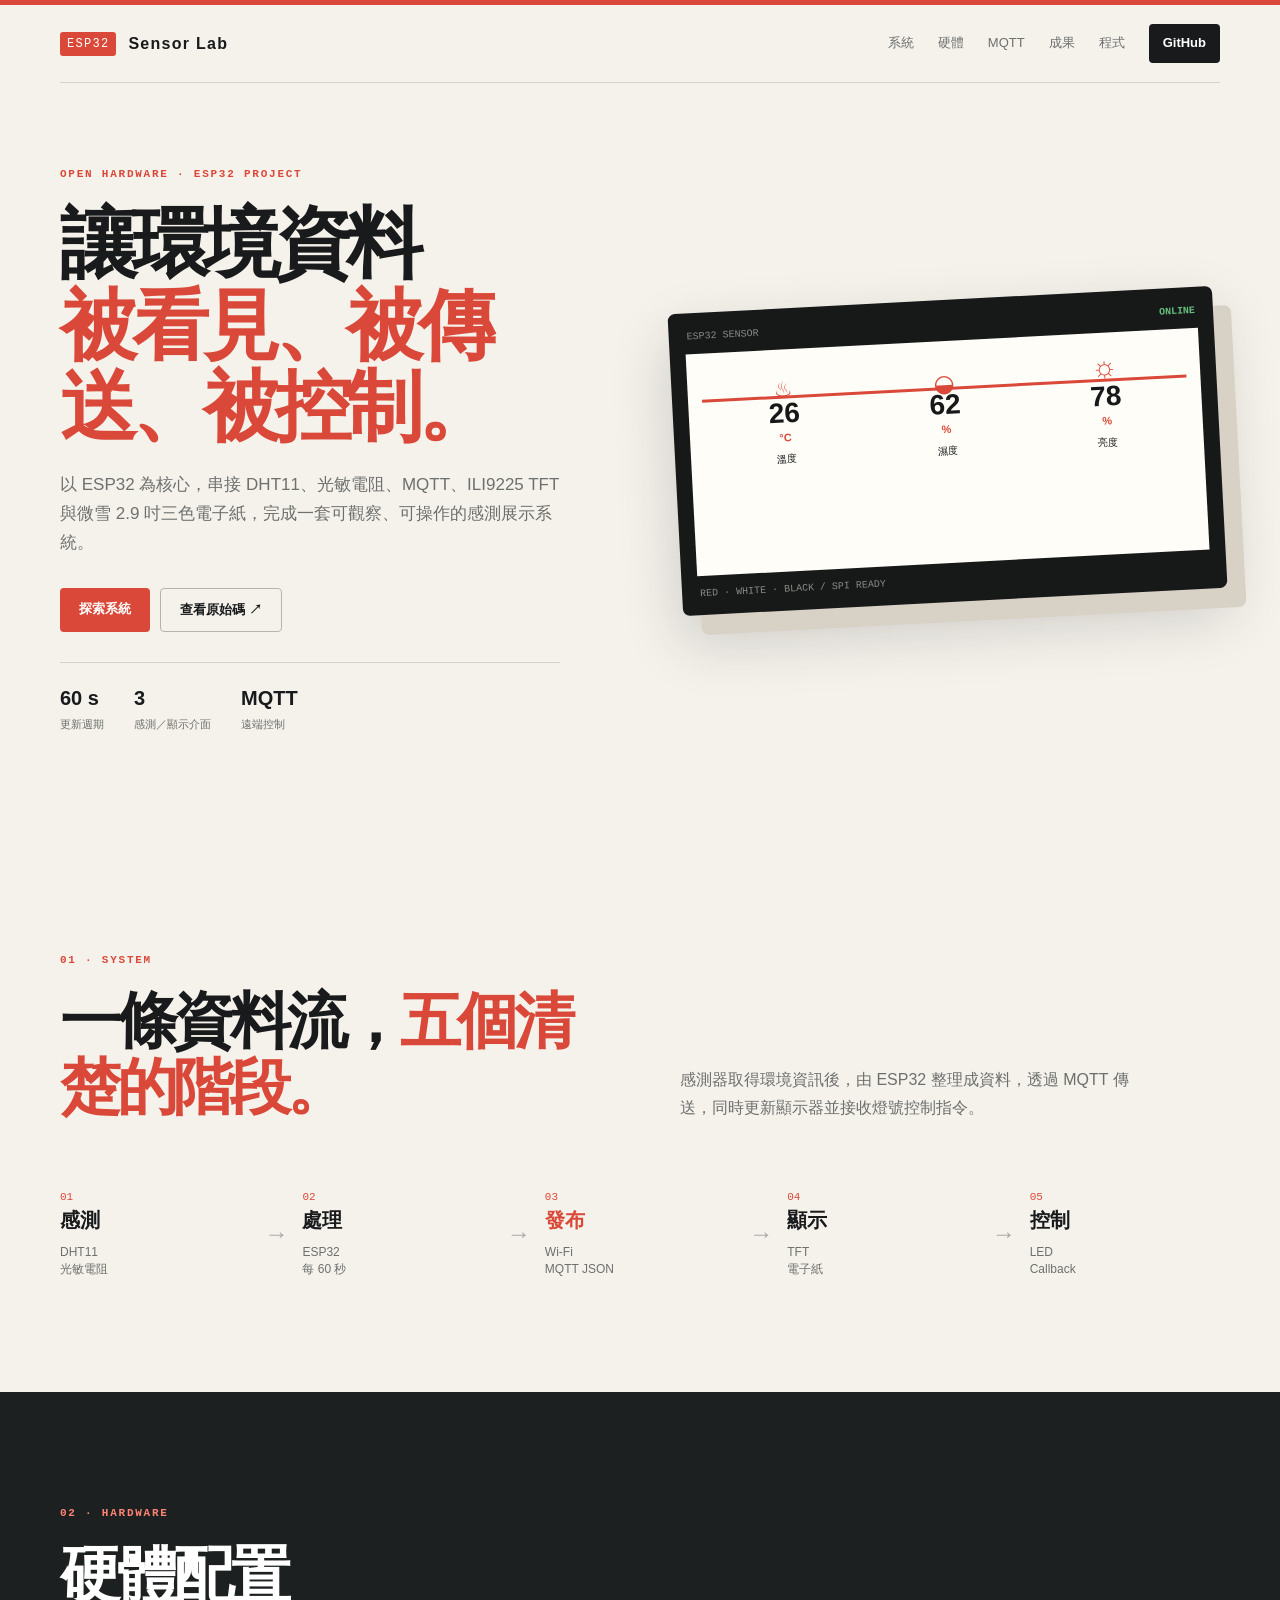
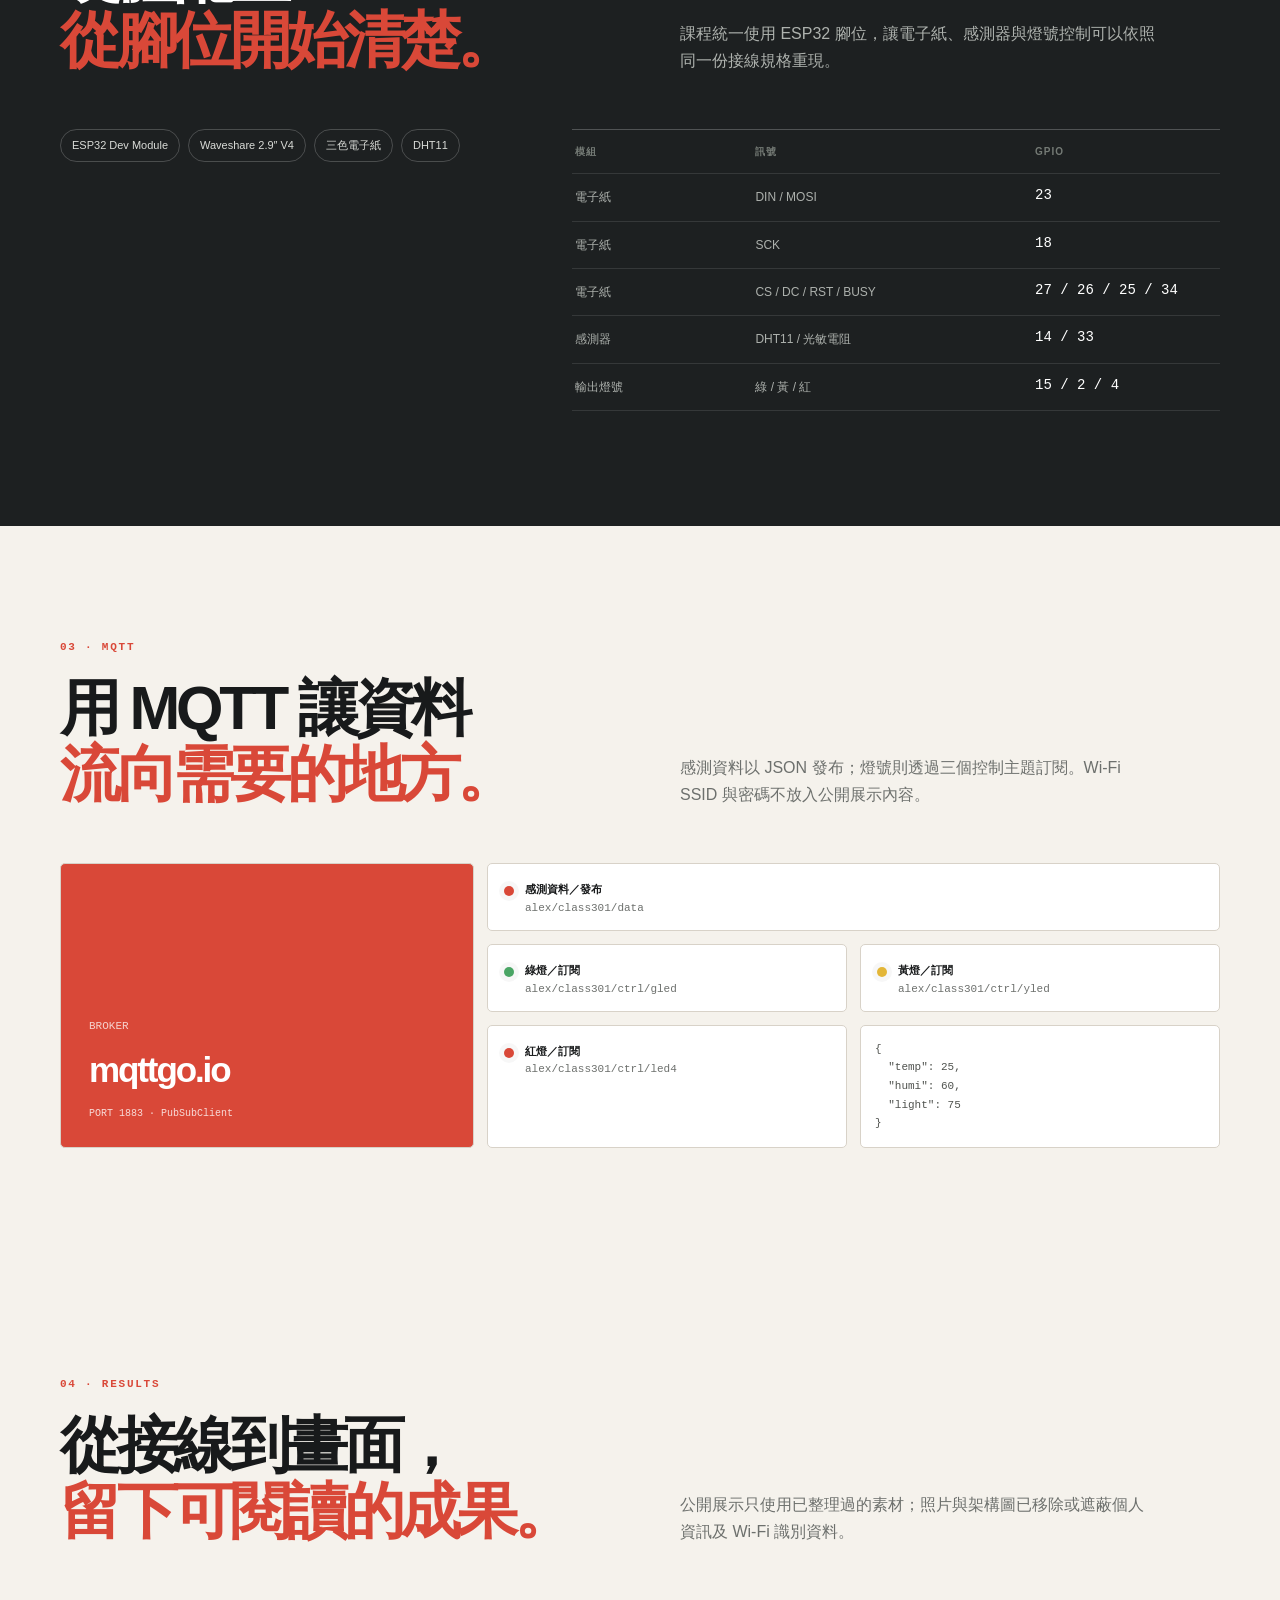
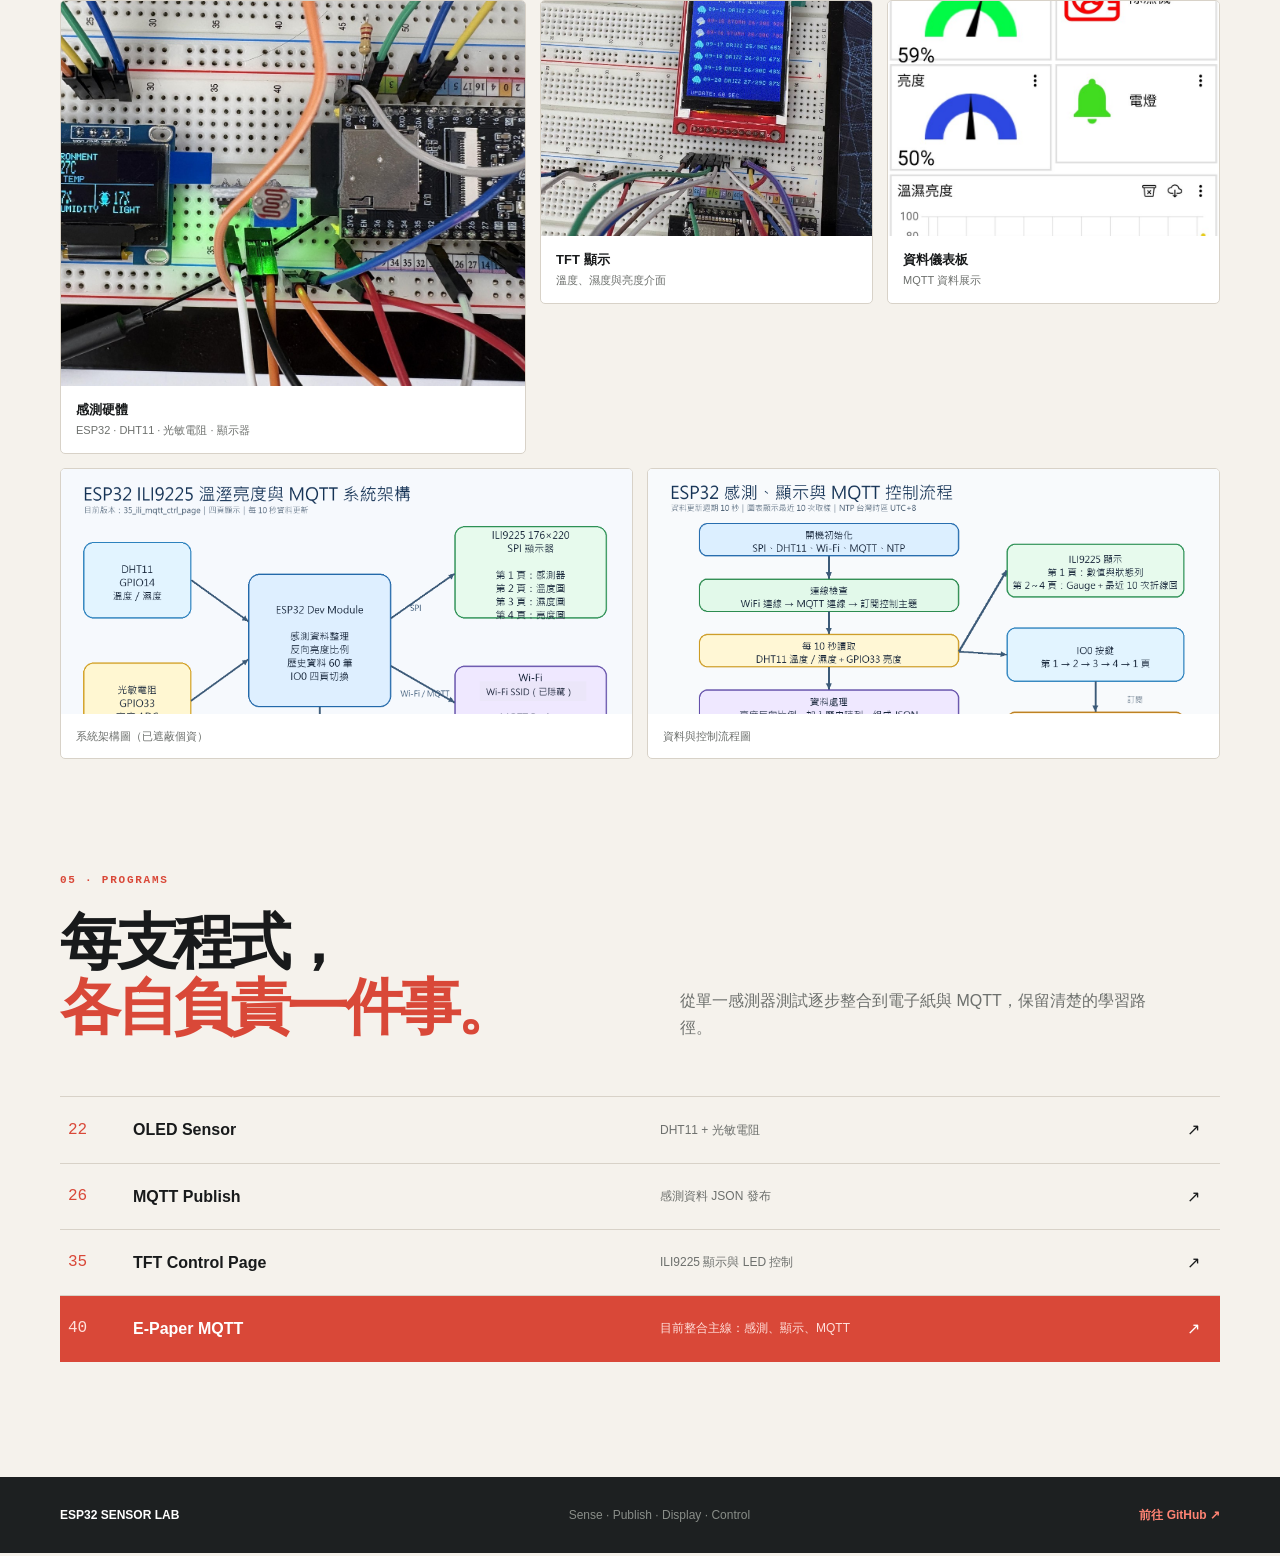
==== commit 8da34a1b: "Redesign project showcase website" ====
--- a/docs/index.html
+++ b/docs/index.html
@@ -2,55 +2,25 @@
 <html lang="zh-Hant">
 <head>
   <meta charset="utf-8">
-  <meta name="viewport" content="width=device-width,initial-scale=1">
-  <meta name="description" content="ESP32 感測器、MQTT、TFT 與微雪三色電子紙課程專案展示網站">
-  <title>ESP32 Sensor Lab</title>
+  <meta name="viewport" content="width=device-width, initial-scale=1">
+  <meta name="description" content="ESP32 感測器、MQTT、TFT 與微雪電子紙整合展示網站">
+  <title>ESP32 Sensor Lab｜專題展示</title>
   <link rel="stylesheet" href="style.css">
 </head>
 <body>
-  <header class="hero">
-    <nav class="nav wrap">
-      <a class="brand" href="#top"><span class="brand-dot"></span>ESP32 Sensor Lab</a>
-      <div class="nav-links"><a href="#project">專案</a><a href="#hardware">硬體</a><a href="#mqtt">MQTT</a><a href="#programs">程式</a><a class="nav-github" href="https://github.com/168888alex/esp32-sensors-mqtt-tft-epaper-alex">GitHub ↗</a></div>
-    </nav>
-    <div class="hero-grid wrap" id="top">
-      <div class="hero-copy">
-        <p class="eyebrow">ESP32 · IOT · E-PAPER</p>
-        <h1>把感測資料，<br><em>變成看得見的畫面。</em></h1>
-        <p class="lead">從 DHT11、光敏電阻到 MQTT，再到微雪 2.9 吋三色電子紙，這是一套可實作、可延伸的 ESP32 課程專案。</p>
-        <div class="hero-actions"><a class="button primary" href="https://github.com/168888alex/esp32-sensors-mqtt-tft-epaper-alex">查看 GitHub</a><a class="button ghost" href="#hardware">查看接線</a></div>
-      </div>
-      <div class="hero-card">
-        <div class="epaper-frame"><div class="epaper-screen"><div class="screen-title">ESP32 SENSOR</div><div class="screen-line"></div><div class="screen-metrics"><span><b>◉</b><strong>26</strong><small>°C</small><label>TEMP</label></span><span><b>●</b><strong>62</strong><small>%</small><label>HUMI</label></span><span><b>☼</b><strong>78</strong><small>%</small><label>LIGHT</label></span></div></div></div>
-        <p class="card-caption">40_epaper_mqtt · tri-color e-paper dashboard</p>
-      </div>
-    </div>
-  </header>
-
-  <main>
-    <section class="section wrap" id="project">
-      <div class="section-heading"><p class="eyebrow">PROJECT OVERVIEW</p><h2>一條從感測到控制的完整學習路徑</h2><p>每個資料點都能被讀取、傳送、顯示與控制，從基礎範例逐步整合成可展示的物聯網作品。</p></div>
-      <div class="feature-grid"><article class="feature"><span class="icon red">01</span><h3>即時感測</h3><p>DHT11 讀取溫度與濕度，光敏電阻讀取環境亮度，電子紙每 60 秒更新。</p></article><article class="feature"><span class="icon dark">02</span><h3>MQTT 傳輸</h3><p>以 JSON 發布 temp、humi、light 與感測器有效狀態。</p></article><article class="feature"><span class="icon red">03</span><h3>遠端控制</h3><p>訂閱三個 MQTT topic，控制綠、黃、紅三路 LED。</p></article></div>
-    </section>
-
-    <section class="section section-dark" id="hardware"><div class="wrap split"><div><p class="eyebrow">HARDWARE MAP</p><h2>微雪 2.9 吋三色電子紙</h2><p>使用 V4 / Rev2.1 模組，橫向解析度 296×128。腳位統一後，適合課程重複使用與快速換版。</p><div class="chips"><span>296 × 128 px</span><span>紅 · 白 · 黑</span><span>ESP32 Dev Module</span></div></div><div class="wiring"><div><b>電子紙</b><span>DIN / MOSI <strong>GPIO23</strong></span><span>SCK <strong>GPIO18</strong></span><span>CS <strong>GPIO27</strong></span><span>DC <strong>GPIO26</strong></span><span>RST <strong>GPIO25</strong></span><span>BUSY <strong>GPIO34</strong></span></div><div><b>感測與燈號</b><span>DHT11 <strong>GPIO14</strong></span><span>光敏電阻 <strong>GPIO33</strong></span><span>綠 / 黃 / 紅 LED <strong>15 / 2 / 4</strong></span></div></div></div></section>
-
-    <section class="section wrap" id="mqtt"><div class="section-heading"><p class="eyebrow">MQTT CONNECTION</p><h2>資料發布，控制訂閱</h2><p>Broker 使用 <code>mqttgo.io:1883</code>。以下設定與目前的 40_epaper_mqtt 完整對應。</p></div><div class="mqtt-grid"><div class="code-card"><div class="code-head"><span></span><span></span><span></span><b>sensor payload</b></div><pre>{
+  <header class="site-header"><div class="shell nav"><a class="brand" href="#top"><span class="brand-mark">ESP32</span><span>Sensor Lab</span></a><nav><a href="#system">系統</a><a href="#hardware">硬體</a><a href="#mqtt">MQTT</a><a href="#results">成果</a><a href="#programs">程式</a><a class="nav-cta" href="https://github.com/168888alex/esp32-sensors-mqtt-tft-epaper-alex">GitHub</a></nav></div></header>
+  <main id="top">
+    <section class="hero shell"><div class="hero-copy"><p class="eyebrow">OPEN HARDWARE · ESP32 PROJECT</p><h1>讓環境資料<br><em>被看見、被傳送、被控制。</em></h1><p class="lead">以 ESP32 為核心，串接 DHT11、光敏電阻、MQTT、ILI9225 TFT 與微雪 2.9 吋三色電子紙，完成一套可觀察、可操作的感測展示系統。</p><div class="actions"><a class="button primary" href="#system">探索系統</a><a class="button secondary" href="https://github.com/168888alex/esp32-sensors-mqtt-tft-epaper-alex">查看原始碼 ↗</a></div><div class="stats"><div><strong>60 s</strong><span>更新週期</span></div><div><strong>3</strong><span>感測／顯示介面</span></div><div><strong>MQTT</strong><span>遠端控制</span></div></div></div><div class="epaper-mock" aria-label="電子紙感測畫面示意"><div class="mock-top">ESP32 SENSOR <b>ONLINE</b></div><div class="mock-line"></div><div class="mock-values"><div><i class="icon thermometer">♨</i><strong>26</strong><span>°C</span><small>溫度</small></div><div><i class="icon">◒</i><strong>62</strong><span>%</span><small>濕度</small></div><div><i class="icon sun">☼</i><strong>78</strong><span>%</span><small>亮度</small></div></div><div class="mock-foot">RED · WHITE · BLACK / SPI READY</div></div></section>
+    <section class="section shell" id="system"><p class="eyebrow">01 · SYSTEM</p><div class="section-head"><h2>一條資料流，<em>五個清楚的階段。</em></h2><p>感測器取得環境資訊後，由 ESP32 整理成資料，透過 MQTT 傳送，同時更新顯示器並接收燈號控制指令。</p></div><div class="flow"><div><b>01</b><strong>感測</strong><span>DHT11<br>光敏電阻</span></div><i>→</i><div><b>02</b><strong>處理</strong><span>ESP32<br>每 60 秒</span></div><i>→</i><div class="accent"><b>03</b><strong>發布</strong><span>Wi‑Fi<br>MQTT JSON</span></div><i>→</i><div><b>04</b><strong>顯示</strong><span>TFT<br>電子紙</span></div><i>→</i><div class="accent-dark"><b>05</b><strong>控制</strong><span>LED<br>Callback</span></div></div></section>
+    <section class="dark-section" id="hardware"><div class="shell"><p class="eyebrow light">02 · HARDWARE</p><div class="section-head"><h2>硬體配置<br><em>從腳位開始清楚。</em></h2><p>課程統一使用 ESP32 腳位，讓電子紙、感測器與燈號控制可以依照同一份接線規格重現。</p></div><div class="hardware-grid"><div class="tags"><span>ESP32 Dev Module</span><span>Waveshare 2.9″ V4</span><span>三色電子紙</span><span>DHT11</span></div><div class="pin-table"><div><b>模組</b><b>訊號</b><b>GPIO</b></div><div><span>電子紙</span><span>DIN / MOSI</span><strong>23</strong></div><div><span>電子紙</span><span>SCK</span><strong>18</strong></div><div><span>電子紙</span><span>CS / DC / RST / BUSY</span><strong>27 / 26 / 25 / 34</strong></div><div><span>感測器</span><span>DHT11 / 光敏電阻</span><strong>14 / 33</strong></div><div><span>輸出燈號</span><span>綠 / 黃 / 紅</span><strong>15 / 2 / 4</strong></div></div></div></div></section>
+    <section class="section shell" id="mqtt"><p class="eyebrow">03 · MQTT</p><div class="section-head"><h2>用 MQTT 讓資料<br><em>流向需要的地方。</em></h2><p>感測資料以 JSON 發布；燈號則透過三個控制主題訂閱。Wi‑Fi SSID 與密碼不放入公開展示內容。</p></div><div class="mqtt-grid"><div class="broker"><small>BROKER</small><strong>mqttgo.io</strong><span>PORT 1883 · PubSubClient</span></div><div class="topic data"><b>感測資料／發布</b><code>alex/class301/data</code></div><div class="topic green"><b>綠燈／訂閱</b><code>alex/class301/ctrl/gled</code></div><div class="topic yellow"><b>黃燈／訂閱</b><code>alex/class301/ctrl/yled</code></div><div class="topic red"><b>紅燈／訂閱</b><code>alex/class301/ctrl/led4</code></div><pre>{
   "temp": 25,
   "humi": 60,
-  "light": 75,
-  "dhtValid": true,
-  "lightValid": true
-}</pre></div><div class="topic-list"><div class="topic"><span class="topic-led green"></span><div><b>綠燈控制</b><code>alex/class301/ctrl/gled</code></div></div><div class="topic"><span class="topic-led yellow"></span><div><b>黃燈控制</b><code>alex/class301/ctrl/yled</code></div></div><div class="topic"><span class="topic-led red"></span><div><b>紅燈控制</b><code>alex/class301/ctrl/led4</code></div></div><p class="hint">控制 payload：<code>{"state":"on"}</code> 或 <code>{"state":"off"}</code></p></div></div></section>
-
-    <section class="section gallery-section"><div class="wrap gallery"><div class="gallery-image"><img src="assets/epaper_sensor_layout_preview.png" alt="電子紙感測器畫面預覽"></div><div><p class="eyebrow">DISPLAY DESIGN</p><h2>紅、白、黑，讓資訊清楚留下</h2><p>圖示、數字與單位分欄配置；感測器失效時以紅色驚嘆號提示，確保電子紙在低功耗情境下仍能快速辨識。</p><a class="text-link" href="https://github.com/168888alex/esp32-sensors-mqtt-tft-epaper-alex/tree/main/36_EPAPER">查看電子紙素材 ↗</a></div></div></section>
-
-    <section class="section wrap results"><div class="section-heading"><p class="eyebrow">PROJECT RESULTS</p><h2>實作成果</h2><p>以下照片已整理尺寸並移除原始影像中可能包含的拍攝裝置資訊，僅保留硬體與畫面成果。</p></div><div class="results-grid"><figure class="result-card"><img src="assets/results/hardware-sensor.jpg" alt="ESP32 感測器與 OLED 硬體實作"><figcaption><b>感測器硬體</b><span>ESP32、DHT11、光敏電阻與顯示器</span></figcaption></figure><figure class="result-card"><img src="assets/results/tft-weather.jpg" alt="ILI9225 TFT 感測器畫面"><figcaption><b>TFT 顯示</b><span>天氣與溫濕度資料畫面</span></figcaption></figure><figure class="result-card"><img src="assets/results/dashboard-example.jpg" alt="溫濕亮度儀表板畫面"><figcaption><b>資料儀表板</b><span>溫度、濕度與亮度趨勢</span></figcaption></figure></div></section>
-
-    <section class="section report-section"><div class="wrap"><div class="section-heading"><p class="eyebrow">SEPTEMBER REPORT</p><h2>系統架構與資料流程</h2><p>0914 課程報告圖示已整理為公開展示版本；Wi‑Fi SSID 等個人設定已隱藏。</p></div><div class="report-grid"><figure class="report-card"><img src="assets/reports/system-architecture-sanitized.png" alt="ESP32 MQTT 系統架構圖"><figcaption>ESP32、感測器、TFT 與 MQTT 系統架構</figcaption></figure><figure class="report-card"><img src="assets/reports/system-flow.png" alt="ESP32 感測顯示與 MQTT 控制流程圖"><figcaption>感測、資料處理、發布與控制流程</figcaption></figure></div></div></section>
-
-    <section class="section wrap" id="programs"><div class="section-heading"><p class="eyebrow">PROGRAM INDEX</p><h2>從基礎範例一路整合</h2><p>每支程式都保留獨立資料夾，方便課程逐步編譯、比較與延伸。</p></div><div class="program-grid"><a href="https://github.com/168888alex/esp32-sensors-mqtt-tft-epaper-alex/tree/main/22_dht_light_oled"><b>22</b><span>DHT11 + 光敏電阻 + OLED</span></a><a href="https://github.com/168888alex/esp32-sensors-mqtt-tft-epaper-alex/tree/main/26_mqtt"><b>26</b><span>MQTT 感測資料發布</span></a><a href="https://github.com/168888alex/esp32-sensors-mqtt-tft-epaper-alex/tree/main/34_ili_mqtt_ctrl"><b>34</b><span>TFT + MQTT + LED 控制</span></a><a class="featured" href="https://github.com/168888alex/esp32-sensors-mqtt-tft-epaper-alex/tree/main/40_epaper_mqtt"><b>40</b><span>電子紙 MQTT 整合主線</span><i>↗</i></a><a href="https://github.com/168888alex/esp32-sensors-mqtt-tft-epaper-alex/tree/main/25_dht_line"><b>25</b><span>Wi‑Fi、LINE、Google Sheet</span></a><a href="https://github.com/168888alex/esp32-sensors-mqtt-tft-epaper-alex/tree/main/35_ili_mqtt_ctrl_page"><b>35</b><span>TFT 多頁感測器儀表板</span></a></div></section>
+  "light": 75
+}</pre></div></section>
+    <section class="section shell" id="results"><p class="eyebrow">04 · RESULTS</p><div class="section-head"><h2>從接線到畫面，<br><em>留下可閱讀的成果。</em></h2><p>公開展示只使用已整理過的素材；照片與架構圖已移除或遮蔽個人資訊及 Wi‑Fi 識別資料。</p></div><div class="gallery"><figure class="large"><img src="assets/results/hardware-sensor.jpg" alt="ESP32 與感測器實作成果"><figcaption><b>感測硬體</b><span>ESP32 · DHT11 · 光敏電阻 · 顯示器</span></figcaption></figure><figure><img src="assets/results/tft-weather.jpg" alt="TFT 天氣資料畫面"><figcaption><b>TFT 顯示</b><span>溫度、濕度與亮度介面</span></figcaption></figure><figure><img src="assets/results/dashboard-example.jpg" alt="資料儀表板示例"><figcaption><b>資料儀表板</b><span>MQTT 資料展示</span></figcaption></figure></div><div class="diagrams"><figure><img src="assets/reports/system-architecture-sanitized.png" alt="已遮蔽個資的系統架構圖"><figcaption>系統架構圖（已遮蔽個資）</figcaption></figure><figure><img src="assets/reports/system-flow.png" alt="系統資料流程圖"><figcaption>資料與控制流程圖</figcaption></figure></div></section>
+    <section class="section shell programs" id="programs"><p class="eyebrow">05 · PROGRAMS</p><div class="section-head"><h2>每支程式，<br><em>各自負責一件事。</em></h2><p>從單一感測器測試逐步整合到電子紙與 MQTT，保留清楚的學習路徑。</p></div><div class="program-list"><a href="https://github.com/168888alex/esp32-sensors-mqtt-tft-epaper-alex/tree/main/22_dht_light_oled"><b>22</b><strong>OLED Sensor</strong><span>DHT11 + 光敏電阻</span>↗</a><a href="https://github.com/168888alex/esp32-sensors-mqtt-tft-epaper-alex/tree/main/26_mqtt"><b>26</b><strong>MQTT Publish</strong><span>感測資料 JSON 發布</span>↗</a><a href="https://github.com/168888alex/esp32-sensors-mqtt-tft-epaper-alex/tree/main/35_ili_mqtt_ctrl_page"><b>35</b><strong>TFT Control Page</strong><span>ILI9225 顯示與 LED 控制</span>↗</a><a class="current" href="https://github.com/168888alex/esp32-sensors-mqtt-tft-epaper-alex/tree/main/40_epaper_mqtt"><b>40</b><strong>E‑Paper MQTT</strong><span>目前整合主線：感測、顯示、MQTT</span>↗</a></div></section>
   </main>
-  <footer><div class="wrap footer-inner"><span>ESP32 Sensor Lab · Alex</span><a href="https://github.com/168888alex/esp32-sensors-mqtt-tft-epaper-alex">GitHub ↗</a></div></footer>
+  <footer><div class="shell"><strong>ESP32 SENSOR LAB</strong><span>Sense · Publish · Display · Control</span><a href="https://github.com/168888alex/esp32-sensors-mqtt-tft-epaper-alex">前往 GitHub ↗</a></div></footer>
 </body>
 </html>
--- a/docs/style.css
+++ b/docs/style.css
@@ -1,2 +1 @@
-.results{background:var(--paper)}.results-grid{display:grid;grid-template-columns:repeat(3,1fr);gap:18px}.result-card{margin:0;background:#fff;border:1px solid var(--line);border-radius:8px;overflow:hidden}.result-card img{display:block;width:100%;height:220px;object-fit:cover}.result-card figcaption{padding:16px 17px}.result-card figcaption b{display:block;font-size:16px}.result-card figcaption span{display:block;color:var(--muted);font-size:12px;margin-top:3px}@media(max-width:800px){.results-grid{grid-template-columns:1fr}.result-card img{height:auto;max-height:360px}}
-.report-section{background:#ece9e1}.report-grid{display:grid;grid-template-columns:repeat(2,1fr);gap:20px}.report-card{margin:0;background:#fff;border:1px solid var(--line);border-radius:8px;overflow:hidden}.report-card img{display:block;width:100%;height:auto}.report-card figcaption{padding:14px 17px;font-size:13px;font-weight:700}@media(max-width:800px){.report-grid{grid-template-columns:1fr}}
+:root{--ink:#181a1b;--muted:#6d706d;--paper:#f5f2ec;--line:#d8d2c8;--red:#d94838;--red2:#ff8373;--dark:#1d2021;--max:1160px}*{box-sizing:border-box}html{scroll-behavior:smooth}body{margin:0;background:var(--paper);color:var(--ink);font-family:Inter,"Noto Sans TC","Microsoft JhengHei",sans-serif;line-height:1.7}.shell{width:min(calc(100% - 56px),var(--max));margin:auto}a{color:inherit;text-decoration:none}.site-header{position:sticky;top:0;z-index:5;background:#f5f2ecee;border-top:5px solid var(--red);backdrop-filter:blur(12px)}.nav{height:78px;display:flex;align-items:center;justify-content:space-between;border-bottom:1px solid var(--line)}.brand{display:flex;align-items:center;gap:12px;font-weight:800;letter-spacing:.08em}.brand-mark{font:12px ui-monospace,monospace;color:#fff;background:var(--red);padding:5px 7px;border-radius:3px}.nav nav{display:flex;align-items:center;gap:24px;color:var(--muted);font-size:13px}.nav nav a:hover{color:var(--red)}.nav-cta{background:var(--ink);color:#fff!important;padding:8px 14px;border-radius:4px;font-weight:700}.hero{min-height:650px;display:grid;grid-template-columns:1fr 1fr;align-items:center;gap:70px;padding:85px 0 105px}.eyebrow{font:800 11px/1.2 ui-monospace,monospace;letter-spacing:.16em;color:var(--red);margin:0 0 22px}.hero h1{font-size:clamp(43px,6vw,78px);line-height:1.06;letter-spacing:-.07em;margin:0 0 24px}.hero h1 em,.section-head em{font-style:normal;color:var(--red)}.lead{font-size:17px;color:var(--muted);max-width:520px}.actions{display:flex;gap:10px;margin:30px 0}.button{display:inline-block;padding:10px 19px;border-radius:4px;font-size:13px;font-weight:800}.primary{background:var(--red);color:#fff}.secondary{border:1px solid #b9b4ab}.stats{display:flex;gap:30px;border-top:1px solid var(--line);padding-top:18px;max-width:500px}.stats strong,.stats span{display:block}.stats strong{font-size:20px}.stats span{color:var(--muted);font-size:11px}.epaper-mock{background:#171919;color:#161819;border-radius:7px;padding:16px;transform:rotate(-3deg);box-shadow:18px 20px 0 #d8d1c6,0 25px 60px #2223}.mock-top,.mock-foot{color:#888b86;font:10px ui-monospace,monospace;display:flex;justify-content:space-between;padding:2px 2px 12px}.mock-top b{color:#65bd7e}.mock-foot{padding:12px 2px 0}.mock-values{background:#fffdf8;aspect-ratio:296/128;padding:22px 15px 11px;display:grid;grid-template-columns:repeat(3,1fr);text-align:center}.mock-line{height:3px;background:var(--red);position:absolute;margin:46px 14px 0;width:calc(100% - 60px)}.mock-values div{display:flex;flex-direction:column;align-items:center}.icon{height:27px;color:var(--red);font-size:24px;font-style:normal}.thermometer{font-size:21px}.sun{font-size:29px;line-height:24px}.mock-values strong{font-size:28px;line-height:30px}.mock-values span{font-size:11px;color:var(--red);font-weight:800}.mock-values small{font-size:10px;margin-top:3px}.section{padding:115px 0}.section-head{display:grid;grid-template-columns:1fr 1fr;gap:80px;align-items:end}.section-head h2{font-size:clamp(35px,5vw,61px);line-height:1.08;letter-spacing:-.07em;margin:0}.section-head p{color:var(--muted);max-width:475px;margin:0}.flow{display:flex;align-items:center;margin-top:70px}.flow div{flex:1}.flow b{display:block;color:var(--red);font:11px ui-monospace,monospace}.flow strong{display:block;font-size:20px}.flow span{display:block;color:var(--muted);font-size:12px;line-height:1.4;margin-top:7px}.flow .accent strong{color:var(--red)}.flow i{font-style:normal;color:#aaa;font-size:24px;padding:0 14px}.dark-section{background:var(--dark);color:#fff;padding:115px 0}.light{color:var(--red2)}.dark-section .section-head p{color:#aeb2ae}.hardware-grid{display:grid;grid-template-columns:.8fr 1.2fr;gap:80px;margin-top:55px}.tags{display:flex;align-content:flex-start;flex-wrap:wrap;gap:8px}.tags span{border:1px solid #ffffff33;color:#d9dbd7;padding:6px 11px;border-radius:50px;font-size:11px}.pin-table{border-top:1px solid #ffffff3a}.pin-table>div{display:grid;grid-template-columns:1fr 1.6fr 1.1fr;gap:15px;padding:13px 3px;border-bottom:1px solid #ffffff1b;font-size:12px;color:#adb1ad}.pin-table>div:first-child{color:#747a75;font-size:10px;letter-spacing:.1em}.pin-table strong{color:#fff;font:14px ui-monospace,monospace}.mqtt-grid{display:grid;grid-template-columns:1.15fr 1fr 1fr;grid-template-areas:"broker data data" "broker green yellow" "broker red payload";gap:13px;margin-top:55px}.broker,.topic,.mqtt-grid pre{border:1px solid var(--line);border-radius:5px;background:#fff}.broker{grid-area:broker;background:var(--red);color:#fff;padding:28px;display:flex;flex-direction:column;justify-content:flex-end;min-height:245px}.broker small{font:11px ui-monospace,monospace;opacity:.75}.broker strong{font-size:35px;letter-spacing:-.06em;margin:8px 0}.broker span{font:10px ui-monospace,monospace;opacity:.8}.topic{padding:16px;position:relative;padding-left:37px}.topic:before{content:"";position:absolute;left:16px;top:22px;width:10px;height:10px;border-radius:50%;background:#aaa;box-shadow:0 0 0 5px #00000008}.topic b{display:block;font-size:11px}.topic code{display:block;color:var(--muted);font:11px ui-monospace,monospace;margin-top:3px;white-space:nowrap}.data{grid-area:data}.data:before{background:var(--red)}.green{grid-area:green}.green:before{background:#4aa565}.yellow{grid-area:yellow}.yellow:before{background:#e3b638}.red{grid-area:red}.red:before{background:var(--red)}.mqtt-grid pre{grid-area:payload;margin:0;padding:14px;font:11px/1.7 ui-monospace,monospace;color:#50534f}.gallery{display:grid;grid-template-columns:1.4fr 1fr 1fr;gap:14px;margin-top:55px}.gallery figure,.diagrams figure{margin:0;background:#fff;border:1px solid var(--line);border-radius:5px;overflow:hidden}.gallery figure:first-child{grid-row:span 2}.gallery img{display:block;width:100%;height:235px;object-fit:cover}.gallery figure:first-child img{height:385px}.gallery figcaption,.diagrams figcaption{padding:13px 15px;font-size:11px;color:var(--muted)}.gallery b{display:block;color:var(--ink);font-size:13px}.diagrams{display:grid;grid-template-columns:1fr 1fr;gap:14px;margin-top:14px}.diagrams img{display:block;width:100%;height:245px;object-fit:cover;object-position:top}.programs{padding-top:0}.program-list{border-top:1px solid var(--line);margin-top:55px}.program-list a{display:grid;grid-template-columns:65px 1fr 1fr 25px;align-items:center;padding:19px 8px;border-bottom:1px solid var(--line)}.program-list a:hover{background:#fff}.program-list b{font:16px ui-monospace,monospace;color:var(--red)}.program-list span{font-size:12px;color:var(--muted)}.program-list a:last-child{color:#fff;background:var(--red);border-color:var(--red)}.program-list a:last-child b,.program-list a:last-child span{color:#ffe0db}footer{background:var(--dark);color:#fff;padding:28px 0}footer .shell{display:flex;justify-content:space-between;align-items:center;font-size:12px}footer span{color:#898d88}footer a{color:var(--red2);font-weight:800}@media(max-width:850px){.shell{width:min(calc(100% - 36px),var(--max))}.nav{height:70px}.nav nav a:not(.nav-cta){display:none}.hero,.section-head,.hardware-grid{grid-template-columns:1fr;gap:40px}.hero{padding:65px 0 85px}.section,.dark-section{padding:85px 0}.flow{flex-wrap:wrap;gap:25px}.flow i{padding:0}.flow div{min-width:110px}.mqtt-grid{grid-template-columns:1fr 1fr;grid-template-areas:"broker broker" "data data" "green yellow" "red payload"}.broker{min-height:180px}.gallery{grid-template-columns:1fr 1fr}.gallery figure:first-child{grid-column:span 2;grid-row:auto}.gallery figure:first-child img,.gallery img{height:270px}}@media(max-width:520px){.hero h1{font-size:45px}.hero{gap:35px}.stats{gap:15px}.epaper-mock{transform:rotate(-2deg) scale(.94)}.mqtt-grid{grid-template-columns:1fr;grid-template-areas:"broker" "data" "green" "yellow" "red" "payload"}.gallery,.diagrams{grid-template-columns:1fr}.gallery figure:first-child{grid-column:auto}.gallery figure:first-child img,.gallery img,.diagrams img{height:auto;max-height:360px}.program-list a{grid-template-columns:42px 1fr 22px}.program-list span{display:none}footer .shell{align-items:flex-start;gap:15px;flex-wrap:wrap}}
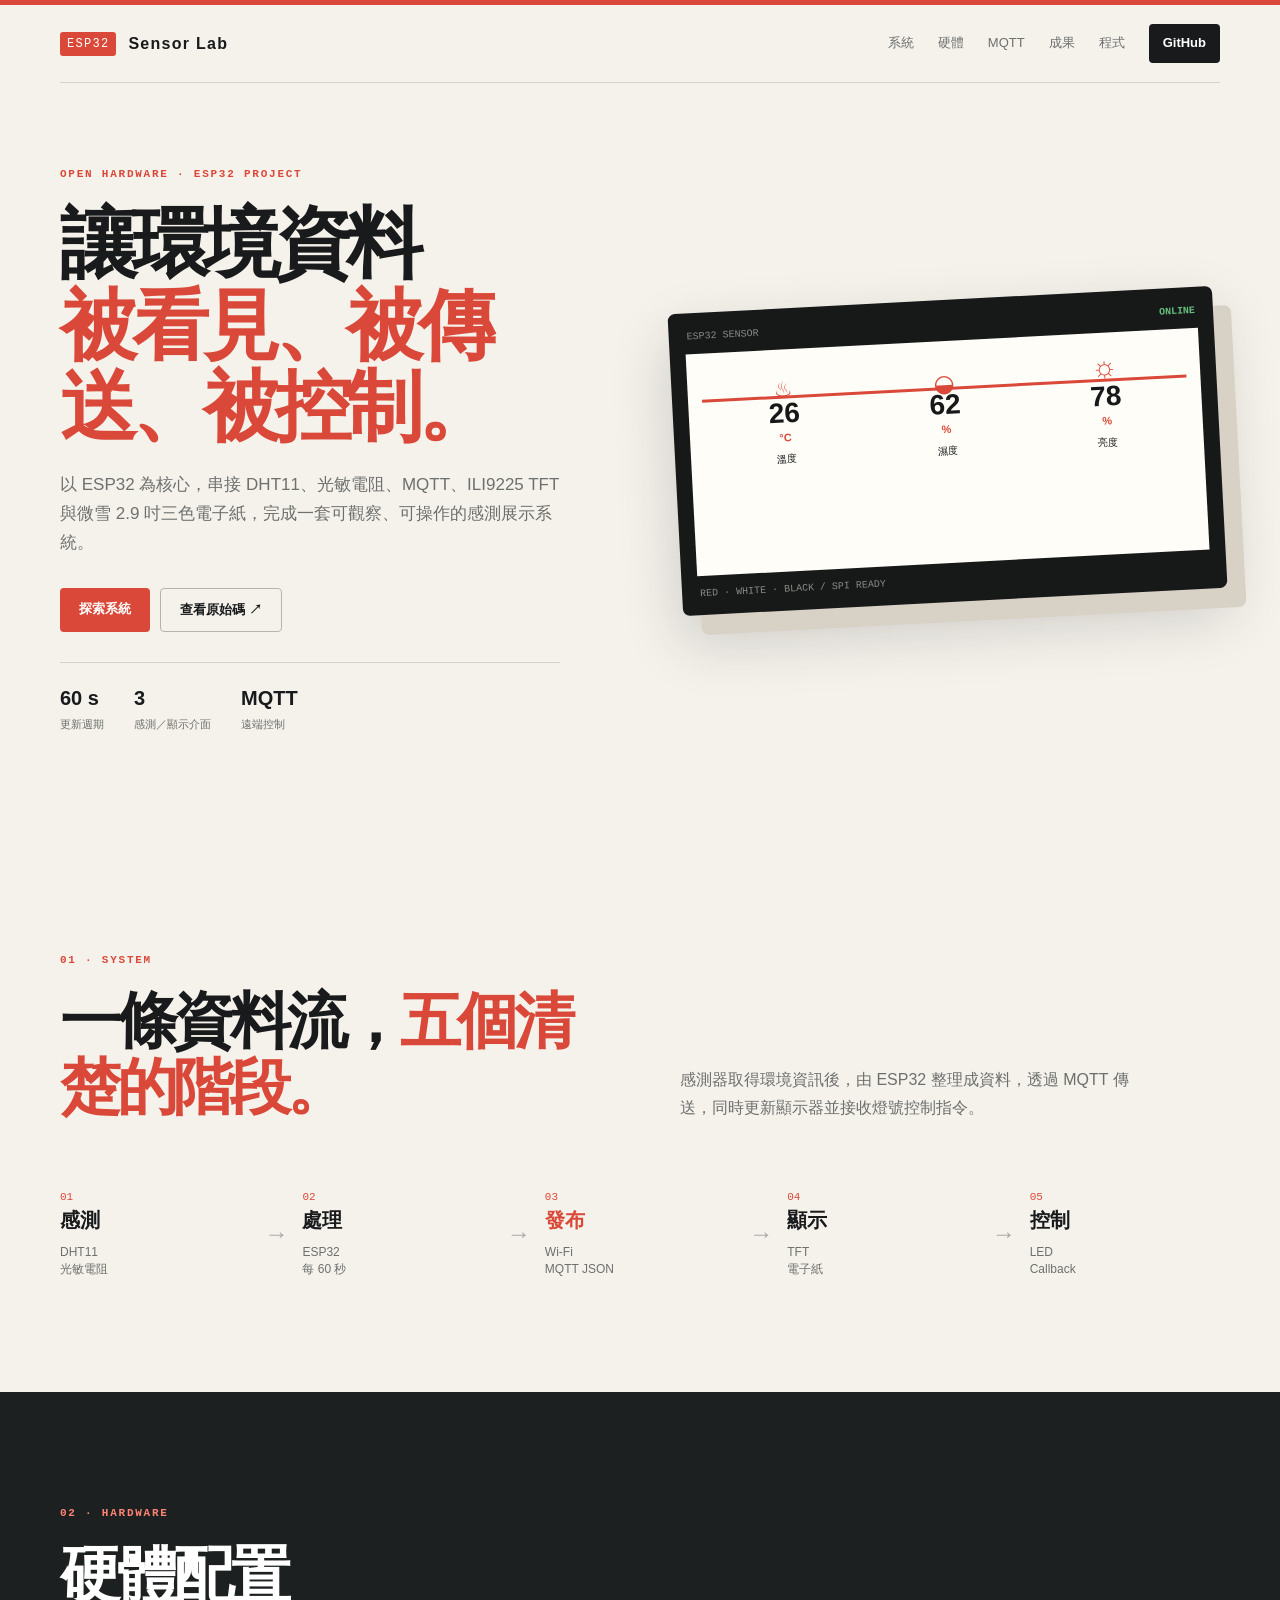
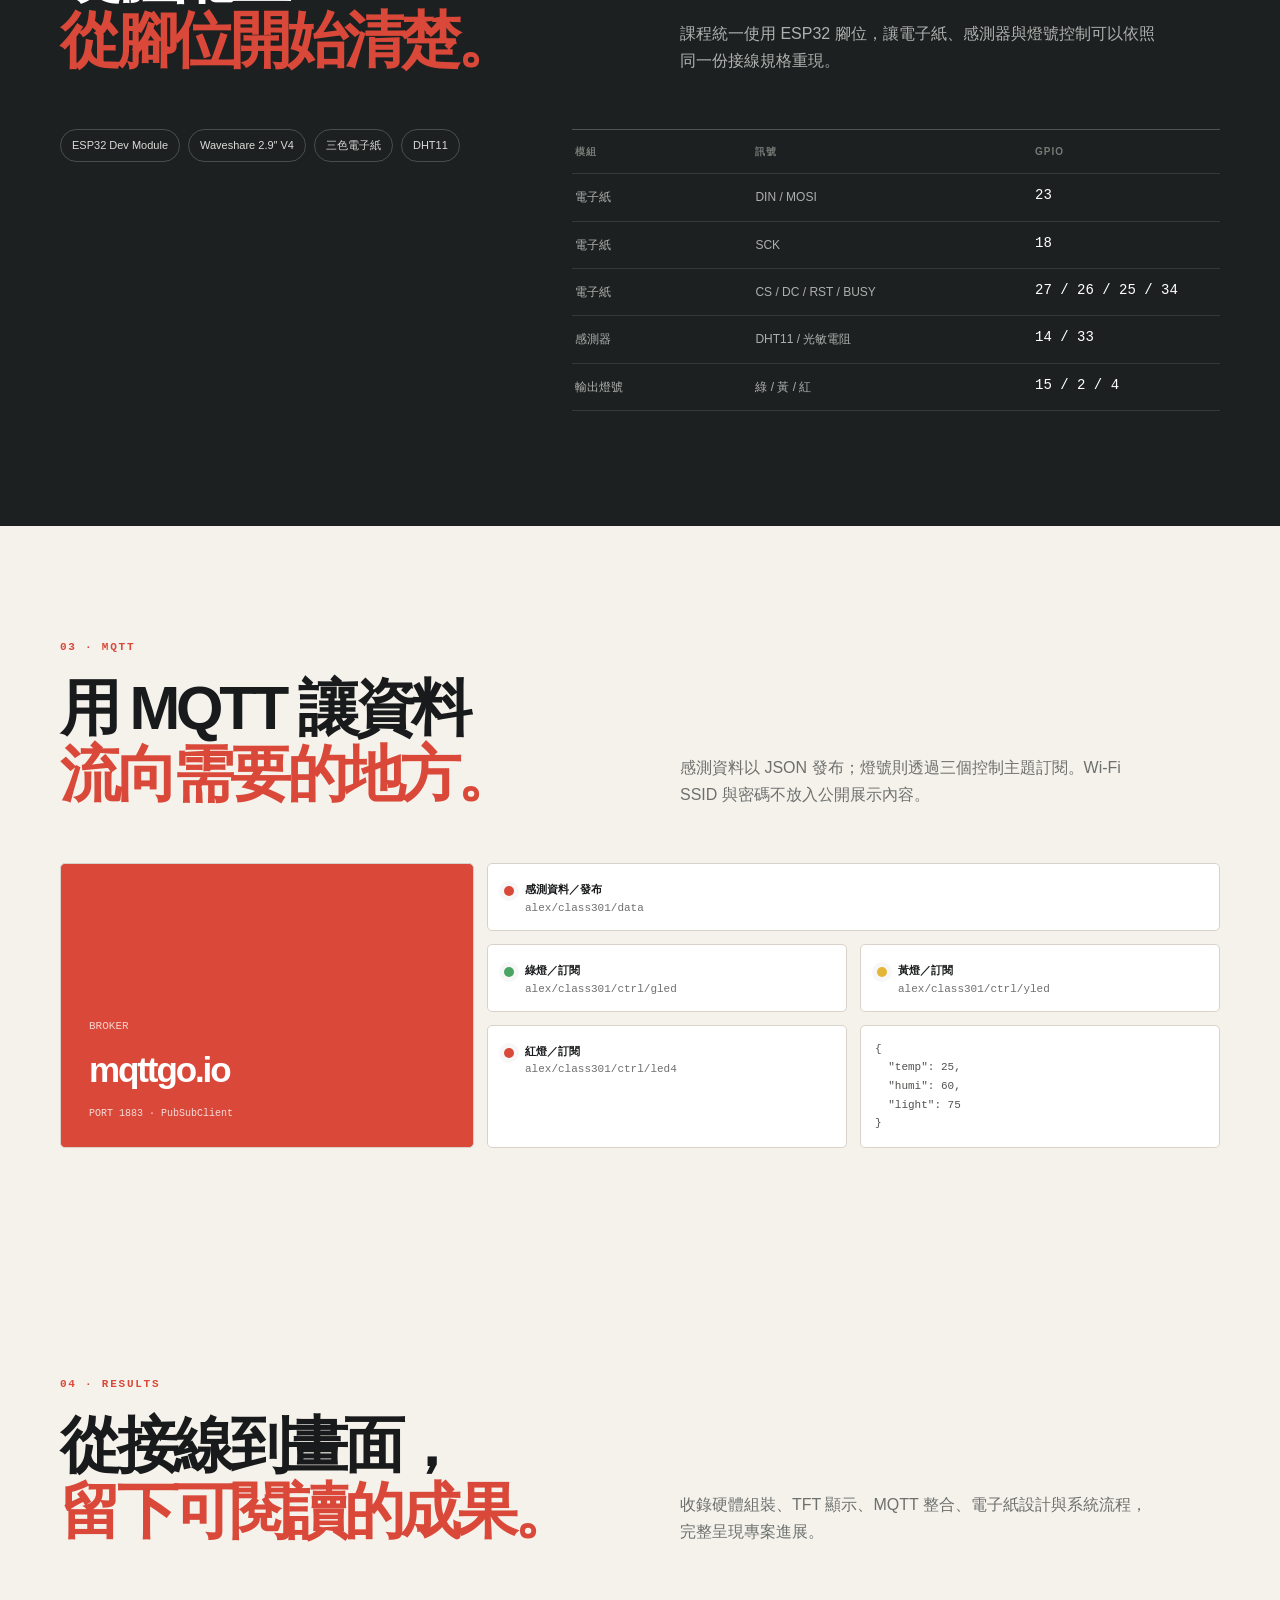
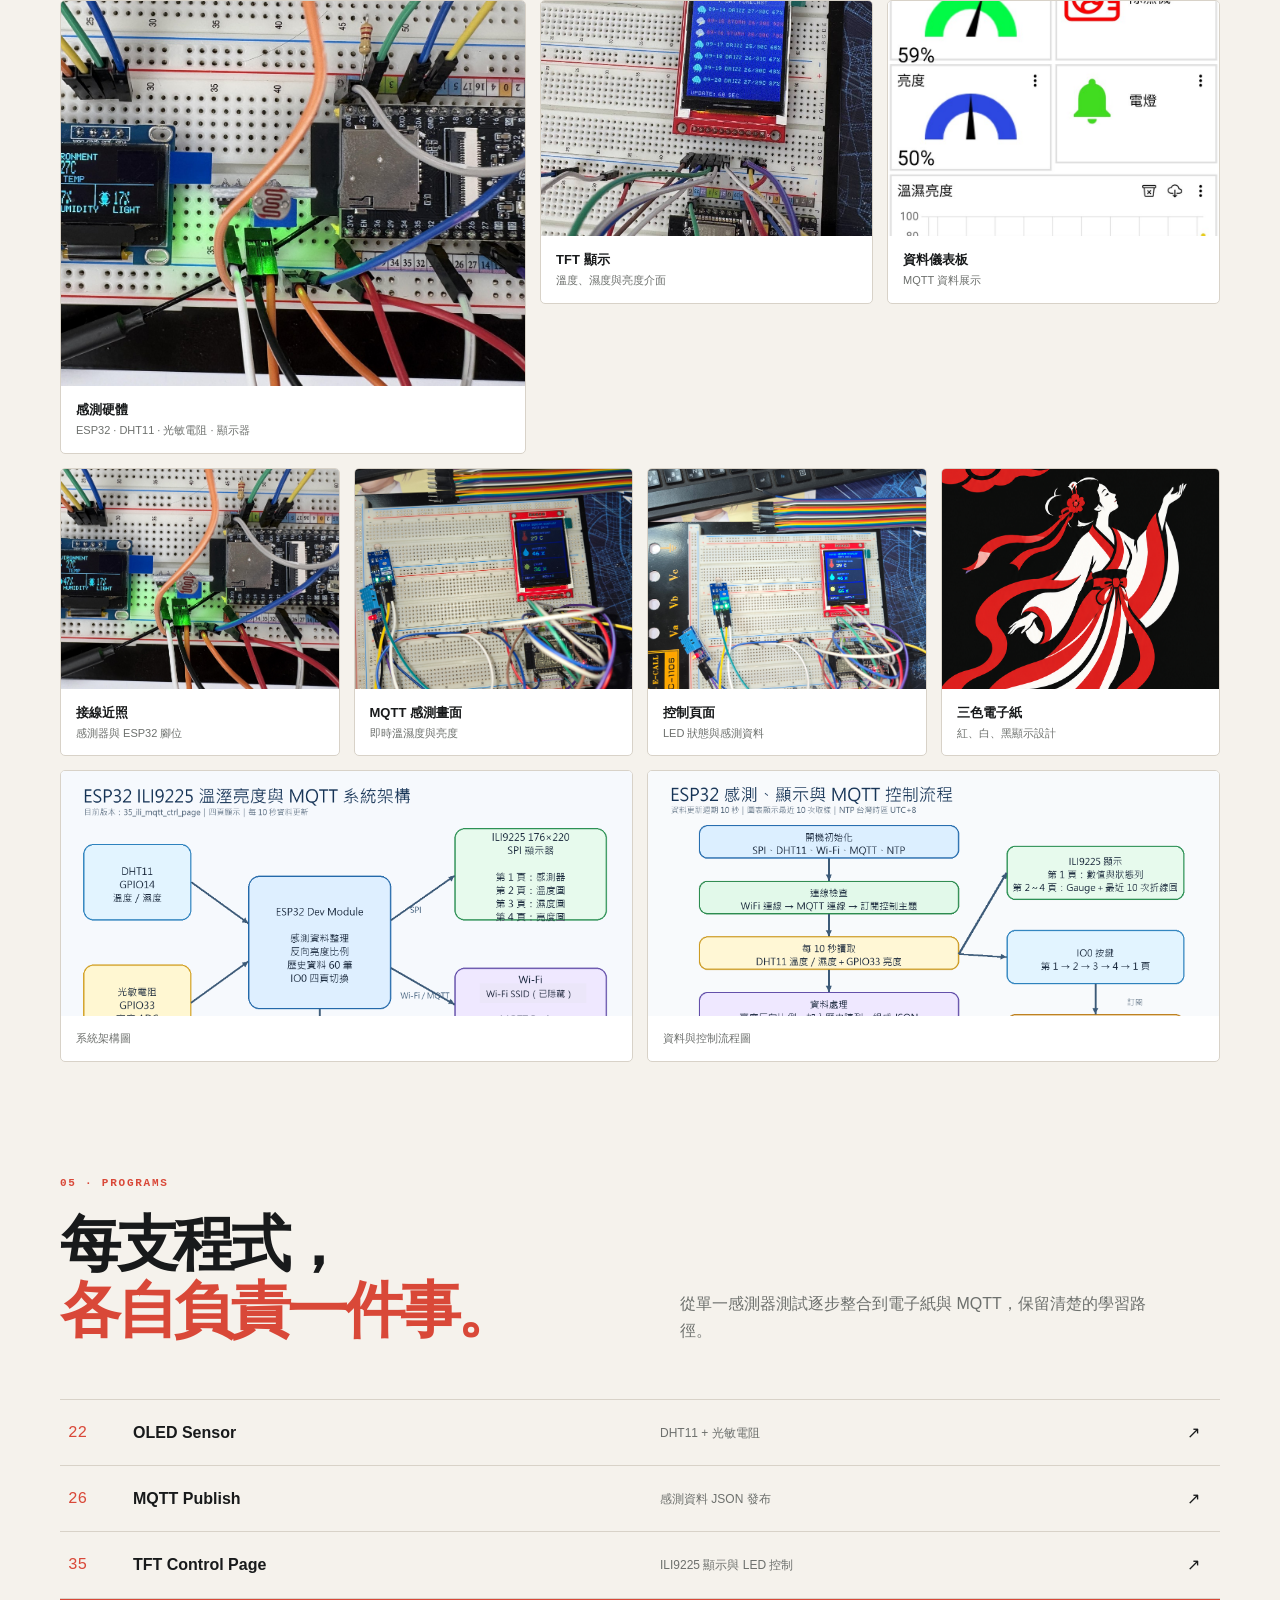
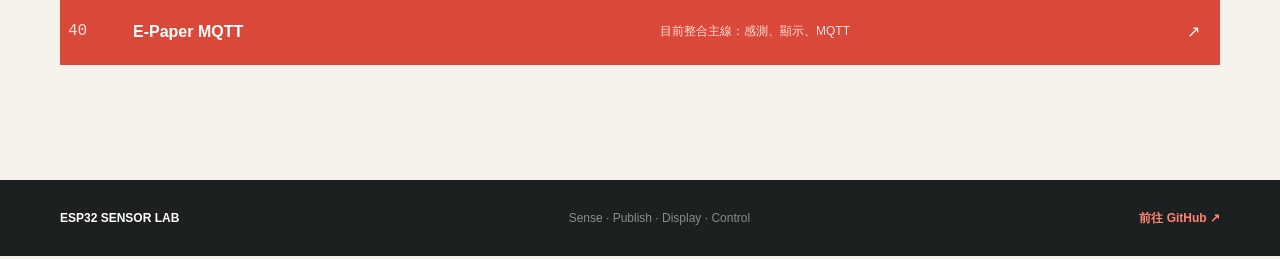
==== commit 1685b8d3: "Expand project results gallery" ====
--- a/docs/index.html
+++ b/docs/index.html
@@ -18,7 +18,7 @@
   "humi": 60,
   "light": 75
 }</pre></div></section>
-    <section class="section shell" id="results"><p class="eyebrow">04 · RESULTS</p><div class="section-head"><h2>從接線到畫面，<br><em>留下可閱讀的成果。</em></h2><p>公開展示只使用已整理過的素材；照片與架構圖已移除或遮蔽個人資訊及 Wi‑Fi 識別資料。</p></div><div class="gallery"><figure class="large"><img src="assets/results/hardware-sensor.jpg" alt="ESP32 與感測器實作成果"><figcaption><b>感測硬體</b><span>ESP32 · DHT11 · 光敏電阻 · 顯示器</span></figcaption></figure><figure><img src="assets/results/tft-weather.jpg" alt="TFT 天氣資料畫面"><figcaption><b>TFT 顯示</b><span>溫度、濕度與亮度介面</span></figcaption></figure><figure><img src="assets/results/dashboard-example.jpg" alt="資料儀表板示例"><figcaption><b>資料儀表板</b><span>MQTT 資料展示</span></figcaption></figure></div><div class="diagrams"><figure><img src="assets/reports/system-architecture-sanitized.png" alt="已遮蔽個資的系統架構圖"><figcaption>系統架構圖（已遮蔽個資）</figcaption></figure><figure><img src="assets/reports/system-flow.png" alt="系統資料流程圖"><figcaption>資料與控制流程圖</figcaption></figure></div></section>
+    <section class="section shell" id="results"><p class="eyebrow">04 · RESULTS</p><div class="section-head"><h2>從接線到畫面，<br><em>留下可閱讀的成果。</em></h2><p>收錄硬體組裝、TFT 顯示、MQTT 整合、電子紙設計與系統流程，完整呈現專案進展。</p></div><div class="gallery"><figure class="large"><img src="assets/results/hardware-sensor.jpg" alt="ESP32 與感測器實作成果"><figcaption><b>感測硬體</b><span>ESP32 · DHT11 · 光敏電阻 · 顯示器</span></figcaption></figure><figure><img src="assets/results/tft-weather.jpg" alt="TFT 天氣資料畫面"><figcaption><b>TFT 顯示</b><span>溫度、濕度與亮度介面</span></figcaption></figure><figure><img src="assets/results/dashboard-example.jpg" alt="資料儀表板示例"><figcaption><b>資料儀表板</b><span>MQTT 資料展示</span></figcaption></figure></div><div class="gallery-more"><figure><img src="assets/results/hardware-closeup.jpg" alt="感測器與 ESP32 接線近照"><figcaption><b>接線近照</b><span>感測器與 ESP32 腳位</span></figcaption></figure><figure><img src="assets/results/tft-mqtt.jpg" alt="TFT MQTT 感測畫面"><figcaption><b>MQTT 感測畫面</b><span>即時溫濕度與亮度</span></figcaption></figure><figure><img src="assets/results/tft-control.jpg" alt="TFT 控制與 LED 畫面"><figcaption><b>控制頁面</b><span>LED 狀態與感測資料</span></figcaption></figure><figure><img src="assets/results/epaper-mid-autumn.png" alt="三色電子紙節慶畫面設計"><figcaption><b>三色電子紙</b><span>紅、白、黑顯示設計</span></figcaption></figure></div><div class="diagrams"><figure><img src="assets/reports/system-architecture-sanitized.png" alt="系統架構圖"><figcaption>系統架構圖</figcaption></figure><figure><img src="assets/reports/system-flow.png" alt="系統資料流程圖"><figcaption>資料與控制流程圖</figcaption></figure></div></section>
     <section class="section shell programs" id="programs"><p class="eyebrow">05 · PROGRAMS</p><div class="section-head"><h2>每支程式，<br><em>各自負責一件事。</em></h2><p>從單一感測器測試逐步整合到電子紙與 MQTT，保留清楚的學習路徑。</p></div><div class="program-list"><a href="https://github.com/168888alex/esp32-sensors-mqtt-tft-epaper-alex/tree/main/22_dht_light_oled"><b>22</b><strong>OLED Sensor</strong><span>DHT11 + 光敏電阻</span>↗</a><a href="https://github.com/168888alex/esp32-sensors-mqtt-tft-epaper-alex/tree/main/26_mqtt"><b>26</b><strong>MQTT Publish</strong><span>感測資料 JSON 發布</span>↗</a><a href="https://github.com/168888alex/esp32-sensors-mqtt-tft-epaper-alex/tree/main/35_ili_mqtt_ctrl_page"><b>35</b><strong>TFT Control Page</strong><span>ILI9225 顯示與 LED 控制</span>↗</a><a class="current" href="https://github.com/168888alex/esp32-sensors-mqtt-tft-epaper-alex/tree/main/40_epaper_mqtt"><b>40</b><strong>E‑Paper MQTT</strong><span>目前整合主線：感測、顯示、MQTT</span>↗</a></div></section>
   </main>
   <footer><div class="shell"><strong>ESP32 SENSOR LAB</strong><span>Sense · Publish · Display · Control</span><a href="https://github.com/168888alex/esp32-sensors-mqtt-tft-epaper-alex">前往 GitHub ↗</a></div></footer>
--- a/docs/style.css
+++ b/docs/style.css
@@ -1 +1,3 @@
 :root{--ink:#181a1b;--muted:#6d706d;--paper:#f5f2ec;--line:#d8d2c8;--red:#d94838;--red2:#ff8373;--dark:#1d2021;--max:1160px}*{box-sizing:border-box}html{scroll-behavior:smooth}body{margin:0;background:var(--paper);color:var(--ink);font-family:Inter,"Noto Sans TC","Microsoft JhengHei",sans-serif;line-height:1.7}.shell{width:min(calc(100% - 56px),var(--max));margin:auto}a{color:inherit;text-decoration:none}.site-header{position:sticky;top:0;z-index:5;background:#f5f2ecee;border-top:5px solid var(--red);backdrop-filter:blur(12px)}.nav{height:78px;display:flex;align-items:center;justify-content:space-between;border-bottom:1px solid var(--line)}.brand{display:flex;align-items:center;gap:12px;font-weight:800;letter-spacing:.08em}.brand-mark{font:12px ui-monospace,monospace;color:#fff;background:var(--red);padding:5px 7px;border-radius:3px}.nav nav{display:flex;align-items:center;gap:24px;color:var(--muted);font-size:13px}.nav nav a:hover{color:var(--red)}.nav-cta{background:var(--ink);color:#fff!important;padding:8px 14px;border-radius:4px;font-weight:700}.hero{min-height:650px;display:grid;grid-template-columns:1fr 1fr;align-items:center;gap:70px;padding:85px 0 105px}.eyebrow{font:800 11px/1.2 ui-monospace,monospace;letter-spacing:.16em;color:var(--red);margin:0 0 22px}.hero h1{font-size:clamp(43px,6vw,78px);line-height:1.06;letter-spacing:-.07em;margin:0 0 24px}.hero h1 em,.section-head em{font-style:normal;color:var(--red)}.lead{font-size:17px;color:var(--muted);max-width:520px}.actions{display:flex;gap:10px;margin:30px 0}.button{display:inline-block;padding:10px 19px;border-radius:4px;font-size:13px;font-weight:800}.primary{background:var(--red);color:#fff}.secondary{border:1px solid #b9b4ab}.stats{display:flex;gap:30px;border-top:1px solid var(--line);padding-top:18px;max-width:500px}.stats strong,.stats span{display:block}.stats strong{font-size:20px}.stats span{color:var(--muted);font-size:11px}.epaper-mock{background:#171919;color:#161819;border-radius:7px;padding:16px;transform:rotate(-3deg);box-shadow:18px 20px 0 #d8d1c6,0 25px 60px #2223}.mock-top,.mock-foot{color:#888b86;font:10px ui-monospace,monospace;display:flex;justify-content:space-between;padding:2px 2px 12px}.mock-top b{color:#65bd7e}.mock-foot{padding:12px 2px 0}.mock-values{background:#fffdf8;aspect-ratio:296/128;padding:22px 15px 11px;display:grid;grid-template-columns:repeat(3,1fr);text-align:center}.mock-line{height:3px;background:var(--red);position:absolute;margin:46px 14px 0;width:calc(100% - 60px)}.mock-values div{display:flex;flex-direction:column;align-items:center}.icon{height:27px;color:var(--red);font-size:24px;font-style:normal}.thermometer{font-size:21px}.sun{font-size:29px;line-height:24px}.mock-values strong{font-size:28px;line-height:30px}.mock-values span{font-size:11px;color:var(--red);font-weight:800}.mock-values small{font-size:10px;margin-top:3px}.section{padding:115px 0}.section-head{display:grid;grid-template-columns:1fr 1fr;gap:80px;align-items:end}.section-head h2{font-size:clamp(35px,5vw,61px);line-height:1.08;letter-spacing:-.07em;margin:0}.section-head p{color:var(--muted);max-width:475px;margin:0}.flow{display:flex;align-items:center;margin-top:70px}.flow div{flex:1}.flow b{display:block;color:var(--red);font:11px ui-monospace,monospace}.flow strong{display:block;font-size:20px}.flow span{display:block;color:var(--muted);font-size:12px;line-height:1.4;margin-top:7px}.flow .accent strong{color:var(--red)}.flow i{font-style:normal;color:#aaa;font-size:24px;padding:0 14px}.dark-section{background:var(--dark);color:#fff;padding:115px 0}.light{color:var(--red2)}.dark-section .section-head p{color:#aeb2ae}.hardware-grid{display:grid;grid-template-columns:.8fr 1.2fr;gap:80px;margin-top:55px}.tags{display:flex;align-content:flex-start;flex-wrap:wrap;gap:8px}.tags span{border:1px solid #ffffff33;color:#d9dbd7;padding:6px 11px;border-radius:50px;font-size:11px}.pin-table{border-top:1px solid #ffffff3a}.pin-table>div{display:grid;grid-template-columns:1fr 1.6fr 1.1fr;gap:15px;padding:13px 3px;border-bottom:1px solid #ffffff1b;font-size:12px;color:#adb1ad}.pin-table>div:first-child{color:#747a75;font-size:10px;letter-spacing:.1em}.pin-table strong{color:#fff;font:14px ui-monospace,monospace}.mqtt-grid{display:grid;grid-template-columns:1.15fr 1fr 1fr;grid-template-areas:"broker data data" "broker green yellow" "broker red payload";gap:13px;margin-top:55px}.broker,.topic,.mqtt-grid pre{border:1px solid var(--line);border-radius:5px;background:#fff}.broker{grid-area:broker;background:var(--red);color:#fff;padding:28px;display:flex;flex-direction:column;justify-content:flex-end;min-height:245px}.broker small{font:11px ui-monospace,monospace;opacity:.75}.broker strong{font-size:35px;letter-spacing:-.06em;margin:8px 0}.broker span{font:10px ui-monospace,monospace;opacity:.8}.topic{padding:16px;position:relative;padding-left:37px}.topic:before{content:"";position:absolute;left:16px;top:22px;width:10px;height:10px;border-radius:50%;background:#aaa;box-shadow:0 0 0 5px #00000008}.topic b{display:block;font-size:11px}.topic code{display:block;color:var(--muted);font:11px ui-monospace,monospace;margin-top:3px;white-space:nowrap}.data{grid-area:data}.data:before{background:var(--red)}.green{grid-area:green}.green:before{background:#4aa565}.yellow{grid-area:yellow}.yellow:before{background:#e3b638}.red{grid-area:red}.red:before{background:var(--red)}.mqtt-grid pre{grid-area:payload;margin:0;padding:14px;font:11px/1.7 ui-monospace,monospace;color:#50534f}.gallery{display:grid;grid-template-columns:1.4fr 1fr 1fr;gap:14px;margin-top:55px}.gallery figure,.diagrams figure{margin:0;background:#fff;border:1px solid var(--line);border-radius:5px;overflow:hidden}.gallery figure:first-child{grid-row:span 2}.gallery img{display:block;width:100%;height:235px;object-fit:cover}.gallery figure:first-child img{height:385px}.gallery figcaption,.diagrams figcaption{padding:13px 15px;font-size:11px;color:var(--muted)}.gallery b{display:block;color:var(--ink);font-size:13px}.diagrams{display:grid;grid-template-columns:1fr 1fr;gap:14px;margin-top:14px}.diagrams img{display:block;width:100%;height:245px;object-fit:cover;object-position:top}.programs{padding-top:0}.program-list{border-top:1px solid var(--line);margin-top:55px}.program-list a{display:grid;grid-template-columns:65px 1fr 1fr 25px;align-items:center;padding:19px 8px;border-bottom:1px solid var(--line)}.program-list a:hover{background:#fff}.program-list b{font:16px ui-monospace,monospace;color:var(--red)}.program-list span{font-size:12px;color:var(--muted)}.program-list a:last-child{color:#fff;background:var(--red);border-color:var(--red)}.program-list a:last-child b,.program-list a:last-child span{color:#ffe0db}footer{background:var(--dark);color:#fff;padding:28px 0}footer .shell{display:flex;justify-content:space-between;align-items:center;font-size:12px}footer span{color:#898d88}footer a{color:var(--red2);font-weight:800}@media(max-width:850px){.shell{width:min(calc(100% - 36px),var(--max))}.nav{height:70px}.nav nav a:not(.nav-cta){display:none}.hero,.section-head,.hardware-grid{grid-template-columns:1fr;gap:40px}.hero{padding:65px 0 85px}.section,.dark-section{padding:85px 0}.flow{flex-wrap:wrap;gap:25px}.flow i{padding:0}.flow div{min-width:110px}.mqtt-grid{grid-template-columns:1fr 1fr;grid-template-areas:"broker broker" "data data" "green yellow" "red payload"}.broker{min-height:180px}.gallery{grid-template-columns:1fr 1fr}.gallery figure:first-child{grid-column:span 2;grid-row:auto}.gallery figure:first-child img,.gallery img{height:270px}}@media(max-width:520px){.hero h1{font-size:45px}.hero{gap:35px}.stats{gap:15px}.epaper-mock{transform:rotate(-2deg) scale(.94)}.mqtt-grid{grid-template-columns:1fr;grid-template-areas:"broker" "data" "green" "yellow" "red" "payload"}.gallery,.diagrams{grid-template-columns:1fr}.gallery figure:first-child{grid-column:auto}.gallery figure:first-child img,.gallery img,.diagrams img{height:auto;max-height:360px}.program-list a{grid-template-columns:42px 1fr 22px}.program-list span{display:none}footer .shell{align-items:flex-start;gap:15px;flex-wrap:wrap}}
+ .gallery-more{display:grid;grid-template-columns:repeat(4,1fr);gap:14px;margin-top:14px}.gallery-more figure{margin:0;background:#fff;border:1px solid var(--line);border-radius:5px;overflow:hidden}.gallery-more img{display:block;width:100%;height:220px;object-fit:cover}.gallery-more figcaption{padding:13px 15px;font-size:11px;color:var(--muted)}.gallery-more b{display:block;color:var(--ink);font-size:13px}
+@media(max-width:850px){.gallery-more{grid-template-columns:1fr 1fr}}@media(max-width:520px){.gallery-more{grid-template-columns:1fr}.gallery-more img{height:auto;max-height:360px}}
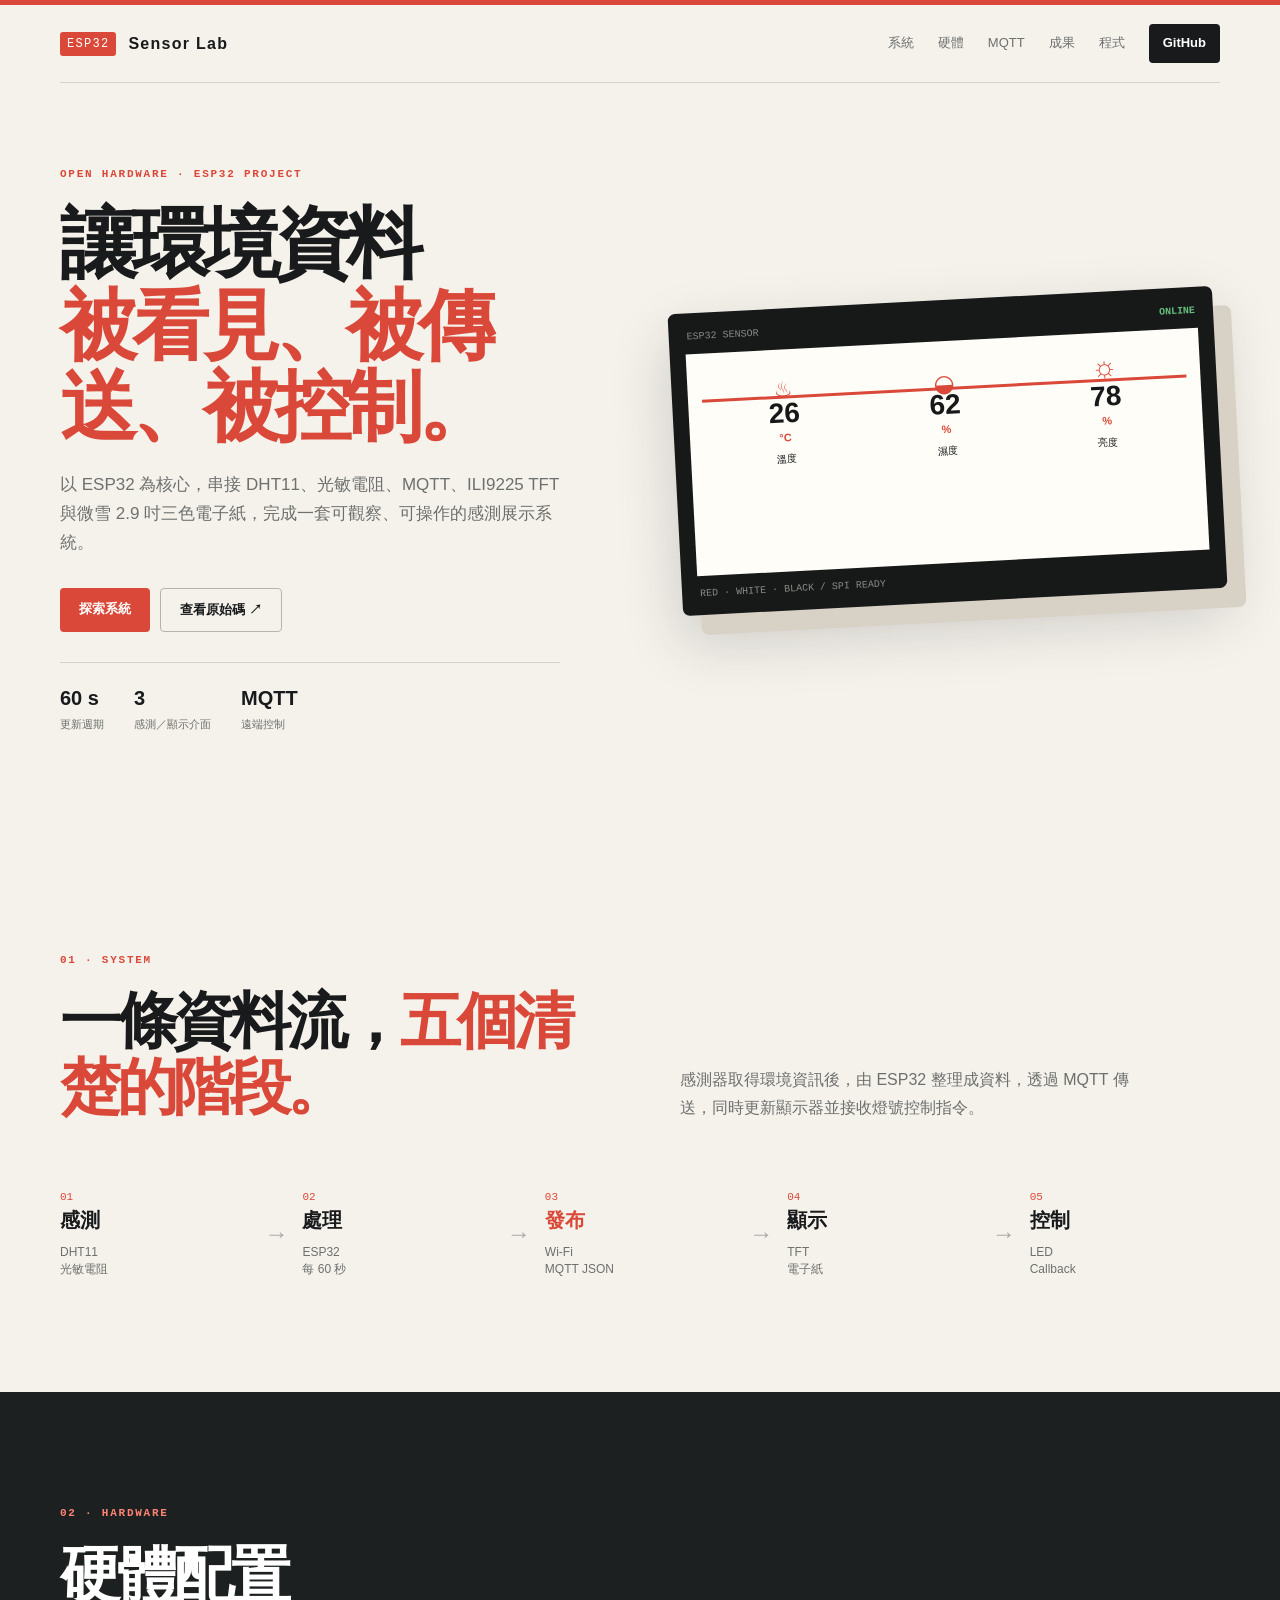
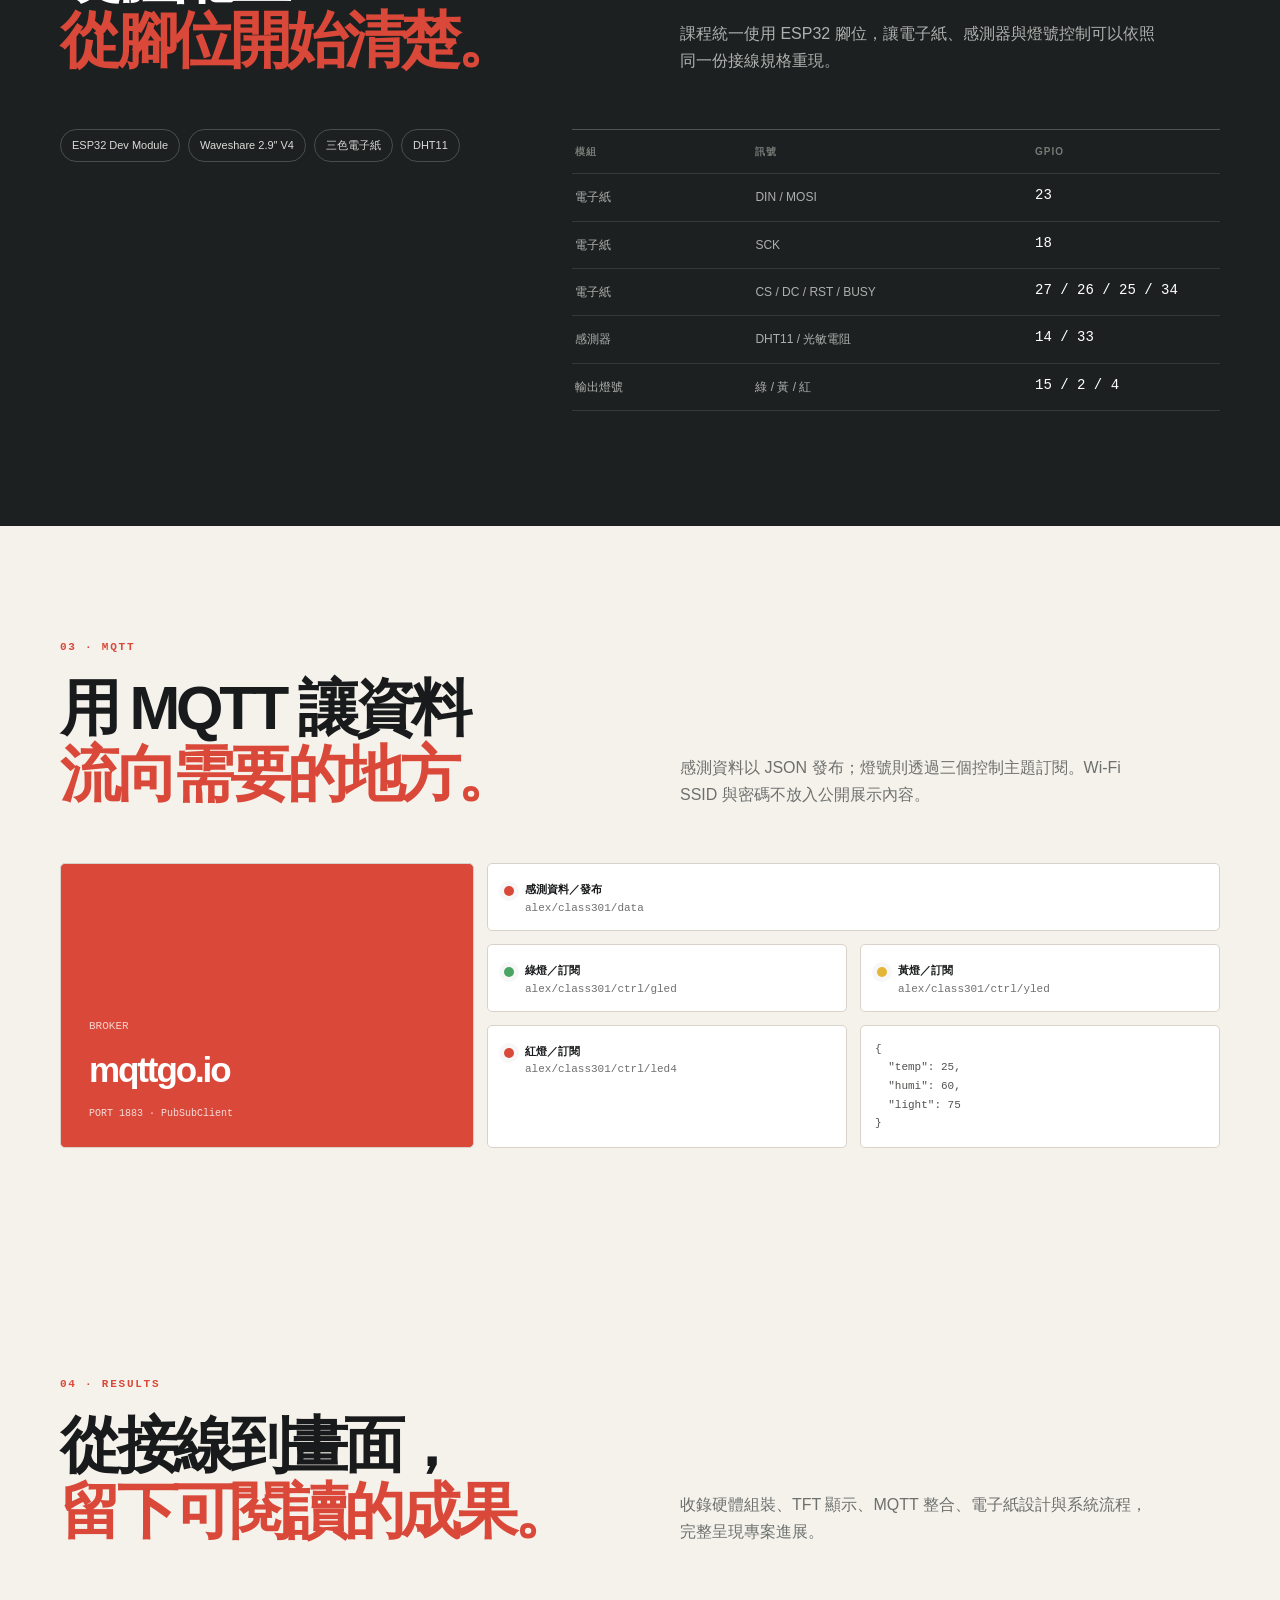
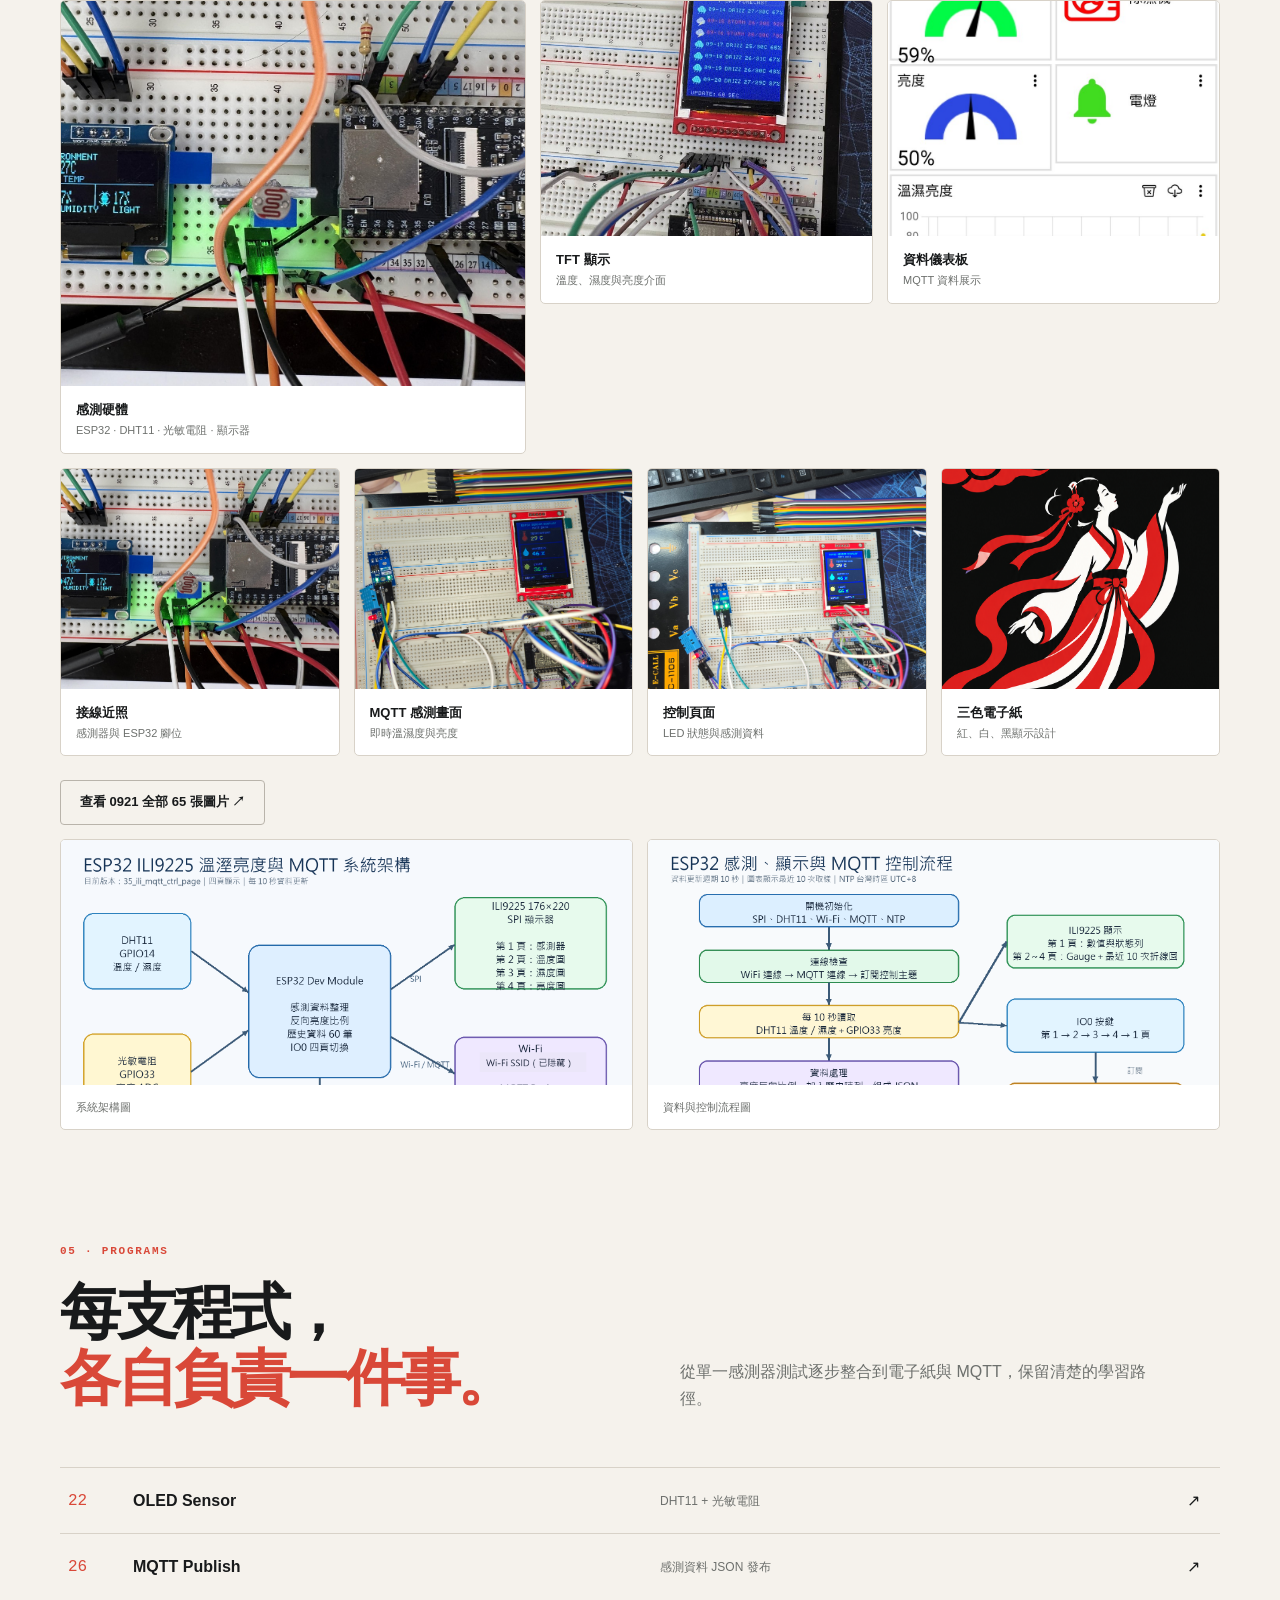
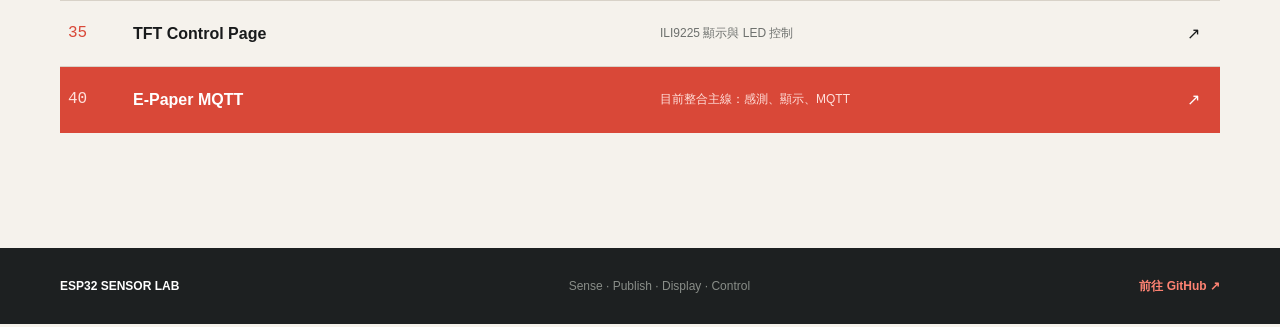
==== commit d0a14105: "Publish complete 0921 image archive" ====
--- a/docs/index.html
+++ b/docs/index.html
@@ -18,7 +18,7 @@
   "humi": 60,
   "light": 75
 }</pre></div></section>
-    <section class="section shell" id="results"><p class="eyebrow">04 · RESULTS</p><div class="section-head"><h2>從接線到畫面，<br><em>留下可閱讀的成果。</em></h2><p>收錄硬體組裝、TFT 顯示、MQTT 整合、電子紙設計與系統流程，完整呈現專案進展。</p></div><div class="gallery"><figure class="large"><img src="assets/results/hardware-sensor.jpg" alt="ESP32 與感測器實作成果"><figcaption><b>感測硬體</b><span>ESP32 · DHT11 · 光敏電阻 · 顯示器</span></figcaption></figure><figure><img src="assets/results/tft-weather.jpg" alt="TFT 天氣資料畫面"><figcaption><b>TFT 顯示</b><span>溫度、濕度與亮度介面</span></figcaption></figure><figure><img src="assets/results/dashboard-example.jpg" alt="資料儀表板示例"><figcaption><b>資料儀表板</b><span>MQTT 資料展示</span></figcaption></figure></div><div class="gallery-more"><figure><img src="assets/results/hardware-closeup.jpg" alt="感測器與 ESP32 接線近照"><figcaption><b>接線近照</b><span>感測器與 ESP32 腳位</span></figcaption></figure><figure><img src="assets/results/tft-mqtt.jpg" alt="TFT MQTT 感測畫面"><figcaption><b>MQTT 感測畫面</b><span>即時溫濕度與亮度</span></figcaption></figure><figure><img src="assets/results/tft-control.jpg" alt="TFT 控制與 LED 畫面"><figcaption><b>控制頁面</b><span>LED 狀態與感測資料</span></figcaption></figure><figure><img src="assets/results/epaper-mid-autumn.png" alt="三色電子紙節慶畫面設計"><figcaption><b>三色電子紙</b><span>紅、白、黑顯示設計</span></figcaption></figure></div><div class="diagrams"><figure><img src="assets/reports/system-architecture-sanitized.png" alt="系統架構圖"><figcaption>系統架構圖</figcaption></figure><figure><img src="assets/reports/system-flow.png" alt="系統資料流程圖"><figcaption>資料與控制流程圖</figcaption></figure></div></section>
+    <section class="section shell" id="results"><p class="eyebrow">04 · RESULTS</p><div class="section-head"><h2>從接線到畫面，<br><em>留下可閱讀的成果。</em></h2><p>收錄硬體組裝、TFT 顯示、MQTT 整合、電子紙設計與系統流程，完整呈現專案進展。</p></div><div class="gallery"><figure class="large"><img src="assets/results/hardware-sensor.jpg" alt="ESP32 與感測器實作成果"><figcaption><b>感測硬體</b><span>ESP32 · DHT11 · 光敏電阻 · 顯示器</span></figcaption></figure><figure><img src="assets/results/tft-weather.jpg" alt="TFT 天氣資料畫面"><figcaption><b>TFT 顯示</b><span>溫度、濕度與亮度介面</span></figcaption></figure><figure><img src="assets/results/dashboard-example.jpg" alt="資料儀表板示例"><figcaption><b>資料儀表板</b><span>MQTT 資料展示</span></figcaption></figure></div><div class="gallery-more"><figure><img src="assets/results/hardware-closeup.jpg" alt="感測器與 ESP32 接線近照"><figcaption><b>接線近照</b><span>感測器與 ESP32 腳位</span></figcaption></figure><figure><img src="assets/results/tft-mqtt.jpg" alt="TFT MQTT 感測畫面"><figcaption><b>MQTT 感測畫面</b><span>即時溫濕度與亮度</span></figcaption></figure><figure><img src="assets/results/tft-control.jpg" alt="TFT 控制與 LED 畫面"><figcaption><b>控制頁面</b><span>LED 狀態與感測資料</span></figcaption></figure><figure><img src="assets/results/epaper-mid-autumn.png" alt="三色電子紙節慶畫面設計"><figcaption><b>三色電子紙</b><span>紅、白、黑顯示設計</span></figcaption></figure></div><div class="archive-link"><a class="button secondary" href="0921.html">查看 0921 全部 65 張圖片 ↗</a></div><div class="diagrams"><figure><img src="assets/reports/system-architecture-sanitized.png" alt="系統架構圖"><figcaption>系統架構圖</figcaption></figure><figure><img src="assets/reports/system-flow.png" alt="系統資料流程圖"><figcaption>資料與控制流程圖</figcaption></figure></div></section>
     <section class="section shell programs" id="programs"><p class="eyebrow">05 · PROGRAMS</p><div class="section-head"><h2>每支程式，<br><em>各自負責一件事。</em></h2><p>從單一感測器測試逐步整合到電子紙與 MQTT，保留清楚的學習路徑。</p></div><div class="program-list"><a href="https://github.com/168888alex/esp32-sensors-mqtt-tft-epaper-alex/tree/main/22_dht_light_oled"><b>22</b><strong>OLED Sensor</strong><span>DHT11 + 光敏電阻</span>↗</a><a href="https://github.com/168888alex/esp32-sensors-mqtt-tft-epaper-alex/tree/main/26_mqtt"><b>26</b><strong>MQTT Publish</strong><span>感測資料 JSON 發布</span>↗</a><a href="https://github.com/168888alex/esp32-sensors-mqtt-tft-epaper-alex/tree/main/35_ili_mqtt_ctrl_page"><b>35</b><strong>TFT Control Page</strong><span>ILI9225 顯示與 LED 控制</span>↗</a><a class="current" href="https://github.com/168888alex/esp32-sensors-mqtt-tft-epaper-alex/tree/main/40_epaper_mqtt"><b>40</b><strong>E‑Paper MQTT</strong><span>目前整合主線：感測、顯示、MQTT</span>↗</a></div></section>
   </main>
   <footer><div class="shell"><strong>ESP32 SENSOR LAB</strong><span>Sense · Publish · Display · Control</span><a href="https://github.com/168888alex/esp32-sensors-mqtt-tft-epaper-alex">前往 GitHub ↗</a></div></footer>
--- a/docs/style.css
+++ b/docs/style.css
@@ -1,3 +1,4 @@
 :root{--ink:#181a1b;--muted:#6d706d;--paper:#f5f2ec;--line:#d8d2c8;--red:#d94838;--red2:#ff8373;--dark:#1d2021;--max:1160px}*{box-sizing:border-box}html{scroll-behavior:smooth}body{margin:0;background:var(--paper);color:var(--ink);font-family:Inter,"Noto Sans TC","Microsoft JhengHei",sans-serif;line-height:1.7}.shell{width:min(calc(100% - 56px),var(--max));margin:auto}a{color:inherit;text-decoration:none}.site-header{position:sticky;top:0;z-index:5;background:#f5f2ecee;border-top:5px solid var(--red);backdrop-filter:blur(12px)}.nav{height:78px;display:flex;align-items:center;justify-content:space-between;border-bottom:1px solid var(--line)}.brand{display:flex;align-items:center;gap:12px;font-weight:800;letter-spacing:.08em}.brand-mark{font:12px ui-monospace,monospace;color:#fff;background:var(--red);padding:5px 7px;border-radius:3px}.nav nav{display:flex;align-items:center;gap:24px;color:var(--muted);font-size:13px}.nav nav a:hover{color:var(--red)}.nav-cta{background:var(--ink);color:#fff!important;padding:8px 14px;border-radius:4px;font-weight:700}.hero{min-height:650px;display:grid;grid-template-columns:1fr 1fr;align-items:center;gap:70px;padding:85px 0 105px}.eyebrow{font:800 11px/1.2 ui-monospace,monospace;letter-spacing:.16em;color:var(--red);margin:0 0 22px}.hero h1{font-size:clamp(43px,6vw,78px);line-height:1.06;letter-spacing:-.07em;margin:0 0 24px}.hero h1 em,.section-head em{font-style:normal;color:var(--red)}.lead{font-size:17px;color:var(--muted);max-width:520px}.actions{display:flex;gap:10px;margin:30px 0}.button{display:inline-block;padding:10px 19px;border-radius:4px;font-size:13px;font-weight:800}.primary{background:var(--red);color:#fff}.secondary{border:1px solid #b9b4ab}.stats{display:flex;gap:30px;border-top:1px solid var(--line);padding-top:18px;max-width:500px}.stats strong,.stats span{display:block}.stats strong{font-size:20px}.stats span{color:var(--muted);font-size:11px}.epaper-mock{background:#171919;color:#161819;border-radius:7px;padding:16px;transform:rotate(-3deg);box-shadow:18px 20px 0 #d8d1c6,0 25px 60px #2223}.mock-top,.mock-foot{color:#888b86;font:10px ui-monospace,monospace;display:flex;justify-content:space-between;padding:2px 2px 12px}.mock-top b{color:#65bd7e}.mock-foot{padding:12px 2px 0}.mock-values{background:#fffdf8;aspect-ratio:296/128;padding:22px 15px 11px;display:grid;grid-template-columns:repeat(3,1fr);text-align:center}.mock-line{height:3px;background:var(--red);position:absolute;margin:46px 14px 0;width:calc(100% - 60px)}.mock-values div{display:flex;flex-direction:column;align-items:center}.icon{height:27px;color:var(--red);font-size:24px;font-style:normal}.thermometer{font-size:21px}.sun{font-size:29px;line-height:24px}.mock-values strong{font-size:28px;line-height:30px}.mock-values span{font-size:11px;color:var(--red);font-weight:800}.mock-values small{font-size:10px;margin-top:3px}.section{padding:115px 0}.section-head{display:grid;grid-template-columns:1fr 1fr;gap:80px;align-items:end}.section-head h2{font-size:clamp(35px,5vw,61px);line-height:1.08;letter-spacing:-.07em;margin:0}.section-head p{color:var(--muted);max-width:475px;margin:0}.flow{display:flex;align-items:center;margin-top:70px}.flow div{flex:1}.flow b{display:block;color:var(--red);font:11px ui-monospace,monospace}.flow strong{display:block;font-size:20px}.flow span{display:block;color:var(--muted);font-size:12px;line-height:1.4;margin-top:7px}.flow .accent strong{color:var(--red)}.flow i{font-style:normal;color:#aaa;font-size:24px;padding:0 14px}.dark-section{background:var(--dark);color:#fff;padding:115px 0}.light{color:var(--red2)}.dark-section .section-head p{color:#aeb2ae}.hardware-grid{display:grid;grid-template-columns:.8fr 1.2fr;gap:80px;margin-top:55px}.tags{display:flex;align-content:flex-start;flex-wrap:wrap;gap:8px}.tags span{border:1px solid #ffffff33;color:#d9dbd7;padding:6px 11px;border-radius:50px;font-size:11px}.pin-table{border-top:1px solid #ffffff3a}.pin-table>div{display:grid;grid-template-columns:1fr 1.6fr 1.1fr;gap:15px;padding:13px 3px;border-bottom:1px solid #ffffff1b;font-size:12px;color:#adb1ad}.pin-table>div:first-child{color:#747a75;font-size:10px;letter-spacing:.1em}.pin-table strong{color:#fff;font:14px ui-monospace,monospace}.mqtt-grid{display:grid;grid-template-columns:1.15fr 1fr 1fr;grid-template-areas:"broker data data" "broker green yellow" "broker red payload";gap:13px;margin-top:55px}.broker,.topic,.mqtt-grid pre{border:1px solid var(--line);border-radius:5px;background:#fff}.broker{grid-area:broker;background:var(--red);color:#fff;padding:28px;display:flex;flex-direction:column;justify-content:flex-end;min-height:245px}.broker small{font:11px ui-monospace,monospace;opacity:.75}.broker strong{font-size:35px;letter-spacing:-.06em;margin:8px 0}.broker span{font:10px ui-monospace,monospace;opacity:.8}.topic{padding:16px;position:relative;padding-left:37px}.topic:before{content:"";position:absolute;left:16px;top:22px;width:10px;height:10px;border-radius:50%;background:#aaa;box-shadow:0 0 0 5px #00000008}.topic b{display:block;font-size:11px}.topic code{display:block;color:var(--muted);font:11px ui-monospace,monospace;margin-top:3px;white-space:nowrap}.data{grid-area:data}.data:before{background:var(--red)}.green{grid-area:green}.green:before{background:#4aa565}.yellow{grid-area:yellow}.yellow:before{background:#e3b638}.red{grid-area:red}.red:before{background:var(--red)}.mqtt-grid pre{grid-area:payload;margin:0;padding:14px;font:11px/1.7 ui-monospace,monospace;color:#50534f}.gallery{display:grid;grid-template-columns:1.4fr 1fr 1fr;gap:14px;margin-top:55px}.gallery figure,.diagrams figure{margin:0;background:#fff;border:1px solid var(--line);border-radius:5px;overflow:hidden}.gallery figure:first-child{grid-row:span 2}.gallery img{display:block;width:100%;height:235px;object-fit:cover}.gallery figure:first-child img{height:385px}.gallery figcaption,.diagrams figcaption{padding:13px 15px;font-size:11px;color:var(--muted)}.gallery b{display:block;color:var(--ink);font-size:13px}.diagrams{display:grid;grid-template-columns:1fr 1fr;gap:14px;margin-top:14px}.diagrams img{display:block;width:100%;height:245px;object-fit:cover;object-position:top}.programs{padding-top:0}.program-list{border-top:1px solid var(--line);margin-top:55px}.program-list a{display:grid;grid-template-columns:65px 1fr 1fr 25px;align-items:center;padding:19px 8px;border-bottom:1px solid var(--line)}.program-list a:hover{background:#fff}.program-list b{font:16px ui-monospace,monospace;color:var(--red)}.program-list span{font-size:12px;color:var(--muted)}.program-list a:last-child{color:#fff;background:var(--red);border-color:var(--red)}.program-list a:last-child b,.program-list a:last-child span{color:#ffe0db}footer{background:var(--dark);color:#fff;padding:28px 0}footer .shell{display:flex;justify-content:space-between;align-items:center;font-size:12px}footer span{color:#898d88}footer a{color:var(--red2);font-weight:800}@media(max-width:850px){.shell{width:min(calc(100% - 36px),var(--max))}.nav{height:70px}.nav nav a:not(.nav-cta){display:none}.hero,.section-head,.hardware-grid{grid-template-columns:1fr;gap:40px}.hero{padding:65px 0 85px}.section,.dark-section{padding:85px 0}.flow{flex-wrap:wrap;gap:25px}.flow i{padding:0}.flow div{min-width:110px}.mqtt-grid{grid-template-columns:1fr 1fr;grid-template-areas:"broker broker" "data data" "green yellow" "red payload"}.broker{min-height:180px}.gallery{grid-template-columns:1fr 1fr}.gallery figure:first-child{grid-column:span 2;grid-row:auto}.gallery figure:first-child img,.gallery img{height:270px}}@media(max-width:520px){.hero h1{font-size:45px}.hero{gap:35px}.stats{gap:15px}.epaper-mock{transform:rotate(-2deg) scale(.94)}.mqtt-grid{grid-template-columns:1fr;grid-template-areas:"broker" "data" "green" "yellow" "red" "payload"}.gallery,.diagrams{grid-template-columns:1fr}.gallery figure:first-child{grid-column:auto}.gallery figure:first-child img,.gallery img,.diagrams img{height:auto;max-height:360px}.program-list a{grid-template-columns:42px 1fr 22px}.program-list span{display:none}footer .shell{align-items:flex-start;gap:15px;flex-wrap:wrap}}
  .gallery-more{display:grid;grid-template-columns:repeat(4,1fr);gap:14px;margin-top:14px}.gallery-more figure{margin:0;background:#fff;border:1px solid var(--line);border-radius:5px;overflow:hidden}.gallery-more img{display:block;width:100%;height:220px;object-fit:cover}.gallery-more figcaption{padding:13px 15px;font-size:11px;color:var(--muted)}.gallery-more b{display:block;color:var(--ink);font-size:13px}
 @media(max-width:850px){.gallery-more{grid-template-columns:1fr 1fr}}@media(max-width:520px){.gallery-more{grid-template-columns:1fr}.gallery-more img{height:auto;max-height:360px}}
+ .archive-link{margin-top:24px}.archive-link .button{display:inline-block}
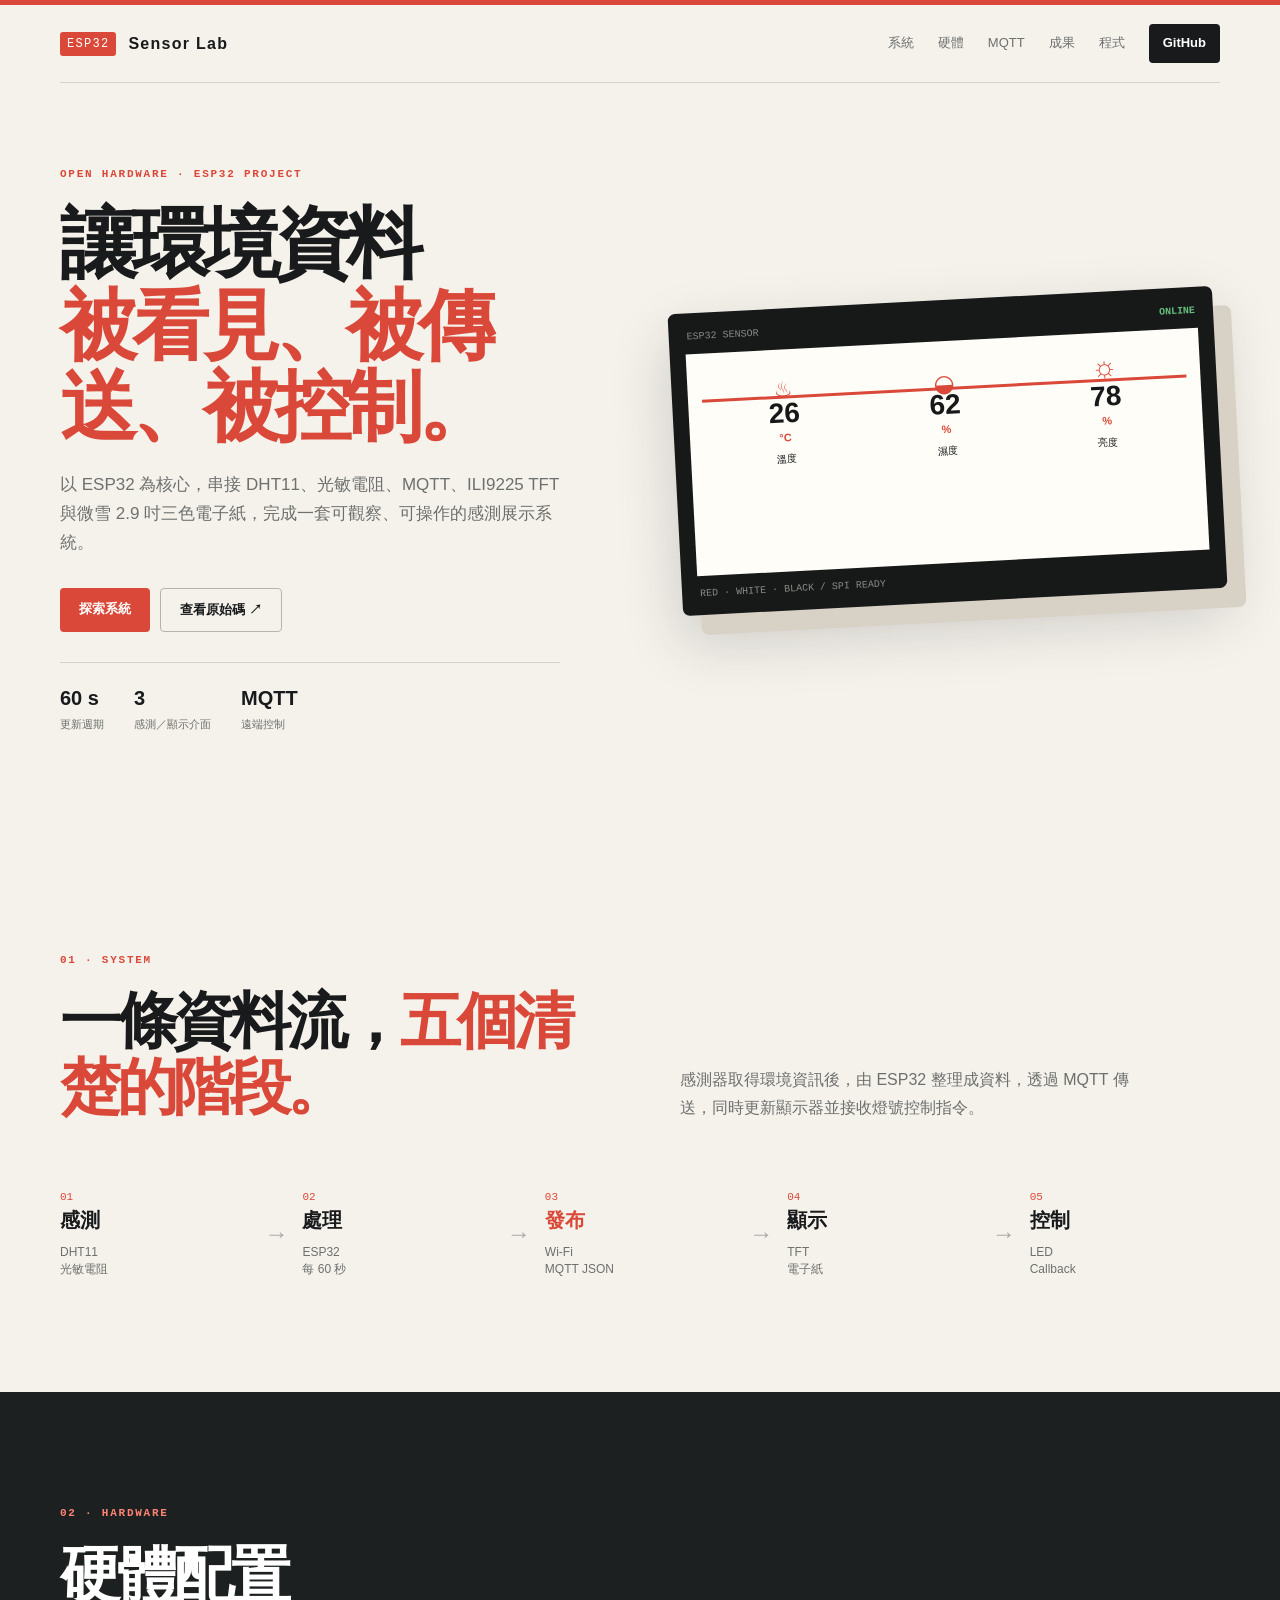
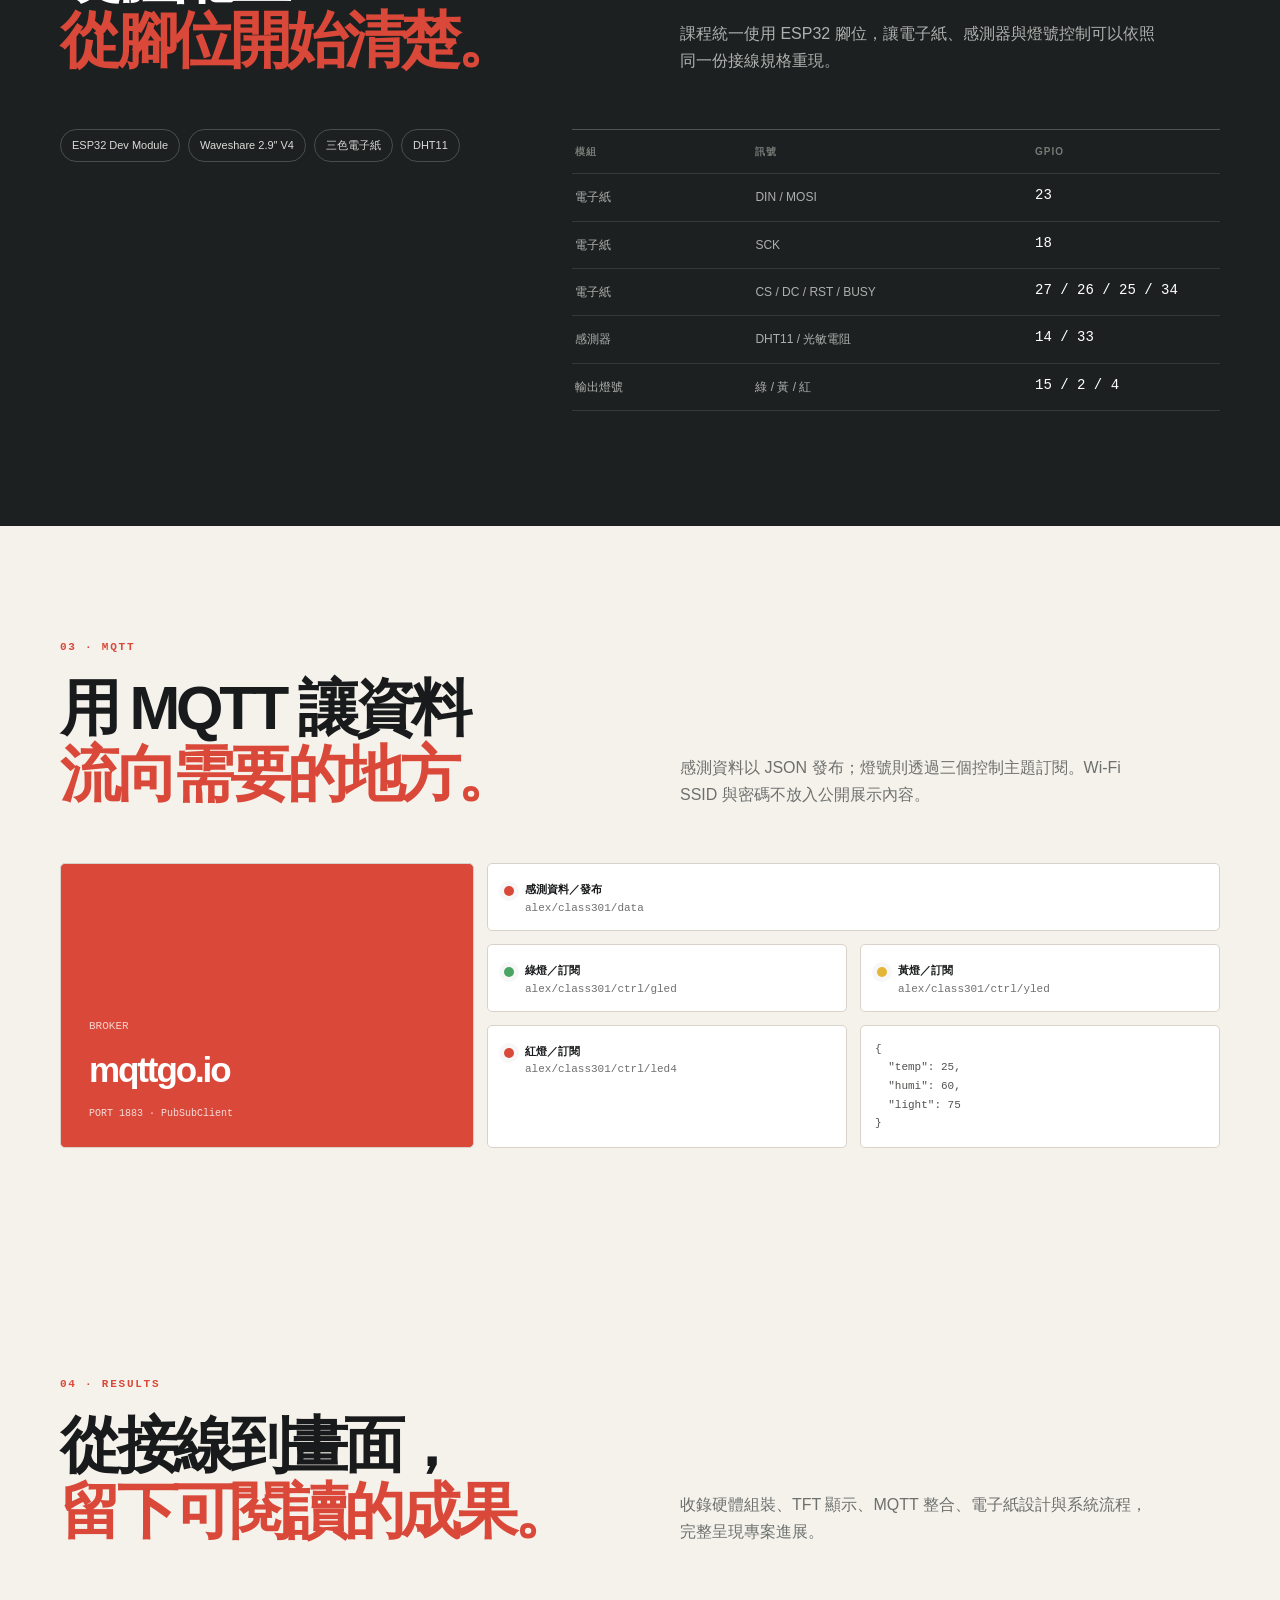
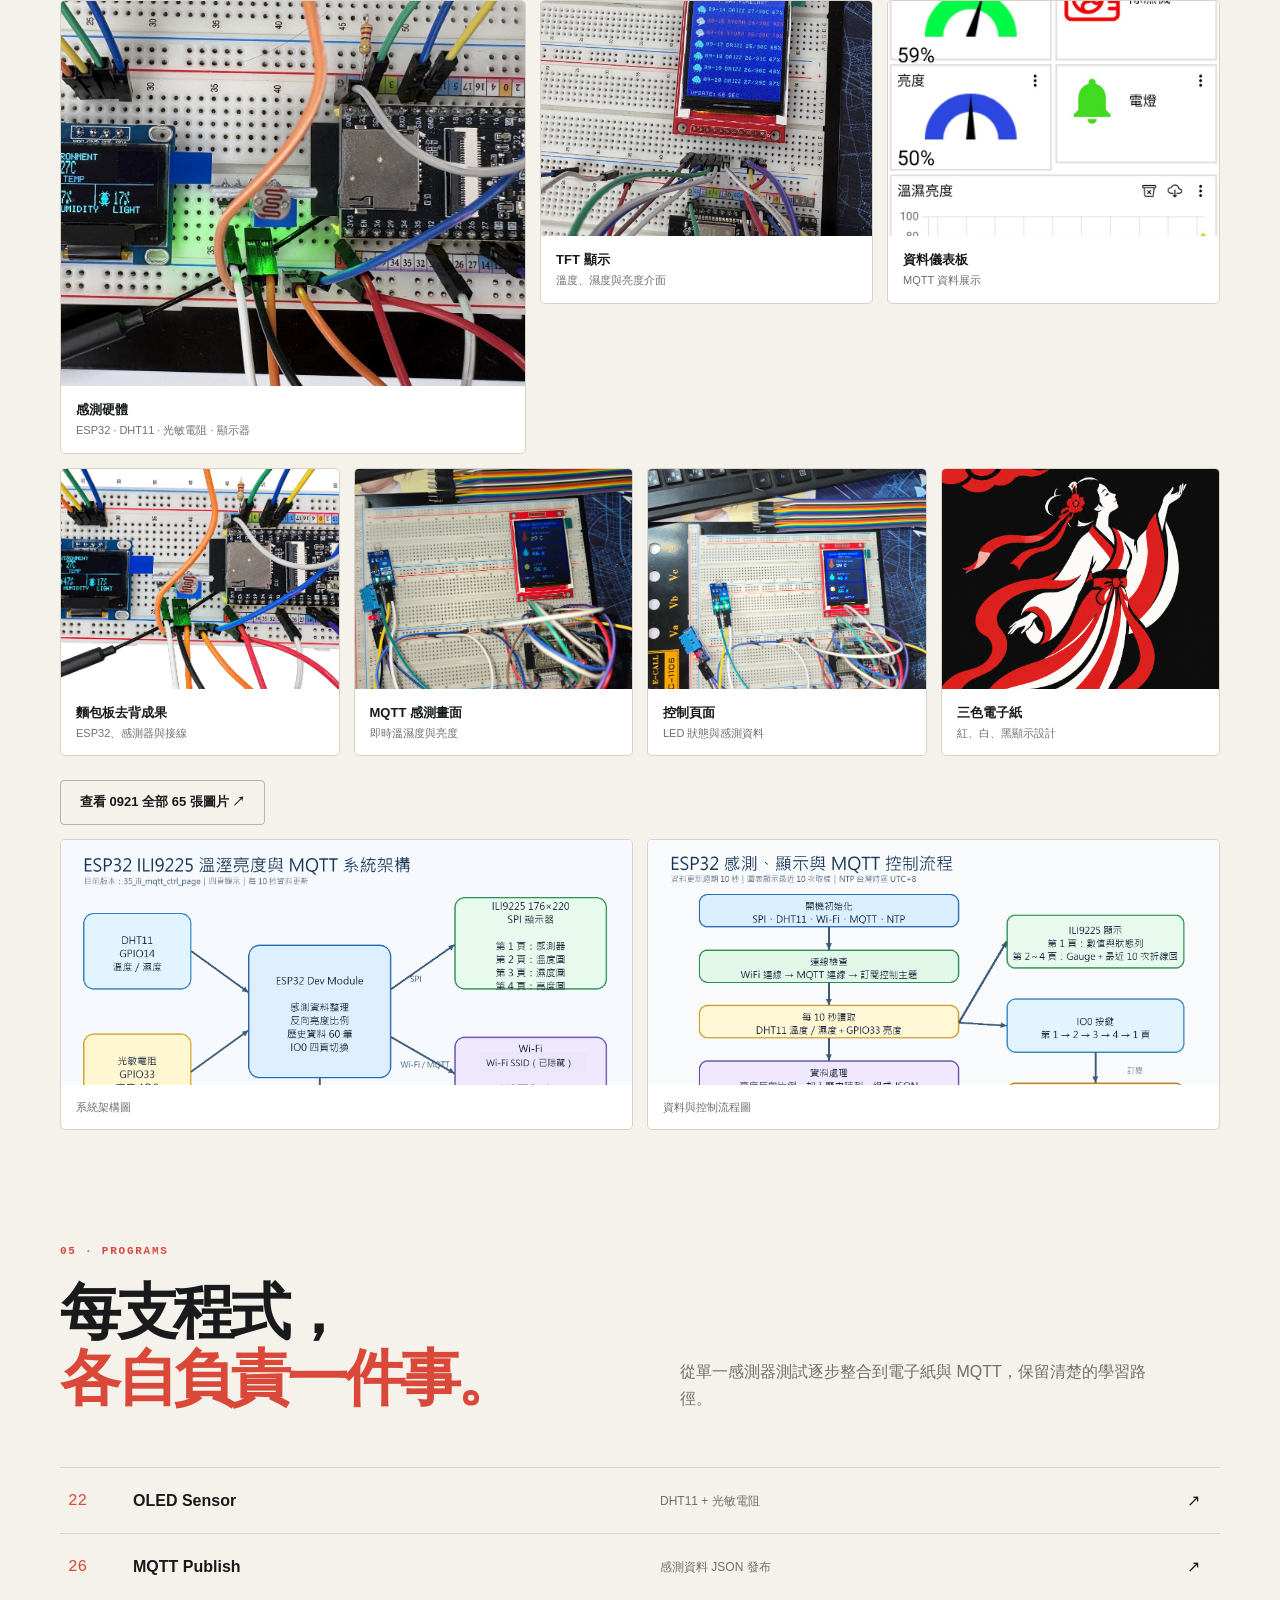
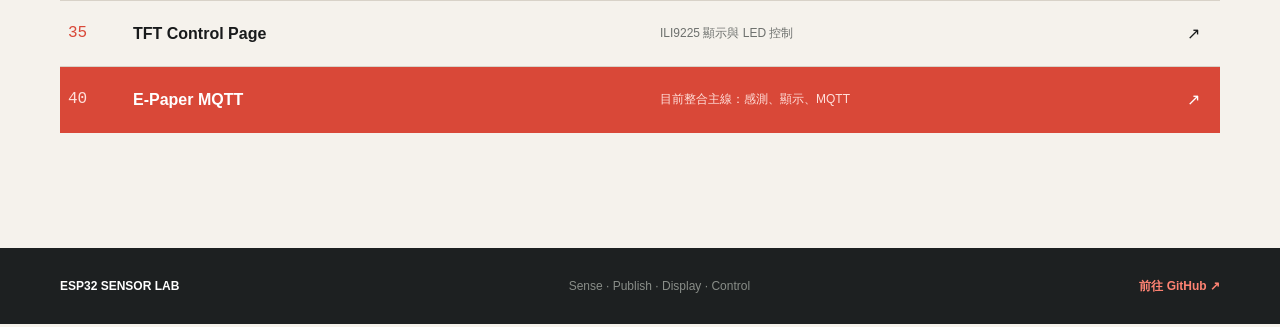
==== commit 30985370: "Remove breadboard photo background" ====
--- a/docs/index.html
+++ b/docs/index.html
@@ -18,7 +18,7 @@
   "humi": 60,
   "light": 75
 }</pre></div></section>
-    <section class="section shell" id="results"><p class="eyebrow">04 · RESULTS</p><div class="section-head"><h2>從接線到畫面，<br><em>留下可閱讀的成果。</em></h2><p>收錄硬體組裝、TFT 顯示、MQTT 整合、電子紙設計與系統流程，完整呈現專案進展。</p></div><div class="gallery"><figure class="large"><img src="assets/results/hardware-sensor.jpg" alt="ESP32 與感測器實作成果"><figcaption><b>感測硬體</b><span>ESP32 · DHT11 · 光敏電阻 · 顯示器</span></figcaption></figure><figure><img src="assets/results/tft-weather.jpg" alt="TFT 天氣資料畫面"><figcaption><b>TFT 顯示</b><span>溫度、濕度與亮度介面</span></figcaption></figure><figure><img src="assets/results/dashboard-example.jpg" alt="資料儀表板示例"><figcaption><b>資料儀表板</b><span>MQTT 資料展示</span></figcaption></figure></div><div class="gallery-more"><figure><img src="assets/results/hardware-closeup.jpg" alt="感測器與 ESP32 接線近照"><figcaption><b>接線近照</b><span>感測器與 ESP32 腳位</span></figcaption></figure><figure><img src="assets/results/tft-mqtt.jpg" alt="TFT MQTT 感測畫面"><figcaption><b>MQTT 感測畫面</b><span>即時溫濕度與亮度</span></figcaption></figure><figure><img src="assets/results/tft-control.jpg" alt="TFT 控制與 LED 畫面"><figcaption><b>控制頁面</b><span>LED 狀態與感測資料</span></figcaption></figure><figure><img src="assets/results/epaper-mid-autumn.png" alt="三色電子紙節慶畫面設計"><figcaption><b>三色電子紙</b><span>紅、白、黑顯示設計</span></figcaption></figure></div><div class="archive-link"><a class="button secondary" href="0921.html">查看 0921 全部 65 張圖片 ↗</a></div><div class="diagrams"><figure><img src="assets/reports/system-architecture-sanitized.png" alt="系統架構圖"><figcaption>系統架構圖</figcaption></figure><figure><img src="assets/reports/system-flow.png" alt="系統資料流程圖"><figcaption>資料與控制流程圖</figcaption></figure></div></section>
+    <section class="section shell" id="results"><p class="eyebrow">04 · RESULTS</p><div class="section-head"><h2>從接線到畫面，<br><em>留下可閱讀的成果。</em></h2><p>收錄硬體組裝、TFT 顯示、MQTT 整合、電子紙設計與系統流程，完整呈現專案進展。</p></div><div class="gallery"><figure class="large"><img src="assets/results/hardware-sensor.jpg" alt="ESP32 與感測器實作成果"><figcaption><b>感測硬體</b><span>ESP32 · DHT11 · 光敏電阻 · 顯示器</span></figcaption></figure><figure><img src="assets/results/tft-weather.jpg" alt="TFT 天氣資料畫面"><figcaption><b>TFT 顯示</b><span>溫度、濕度與亮度介面</span></figcaption></figure><figure><img src="assets/results/dashboard-example.jpg" alt="資料儀表板示例"><figcaption><b>資料儀表板</b><span>MQTT 資料展示</span></figcaption></figure></div><div class="gallery-more"><figure><img src="assets/results/hardware-closeup-cutout.png" alt="去背後的感測器與 ESP32 麵包板"><figcaption><b>麵包板去背成果</b><span>ESP32、感測器與接線</span></figcaption></figure><figure><img src="assets/results/tft-mqtt.jpg" alt="TFT MQTT 感測畫面"><figcaption><b>MQTT 感測畫面</b><span>即時溫濕度與亮度</span></figcaption></figure><figure><img src="assets/results/tft-control.jpg" alt="TFT 控制與 LED 畫面"><figcaption><b>控制頁面</b><span>LED 狀態與感測資料</span></figcaption></figure><figure><img src="assets/results/epaper-mid-autumn.png" alt="三色電子紙節慶畫面設計"><figcaption><b>三色電子紙</b><span>紅、白、黑顯示設計</span></figcaption></figure></div><div class="archive-link"><a class="button secondary" href="0921.html">查看 0921 全部 65 張圖片 ↗</a></div><div class="diagrams"><figure><img src="assets/reports/system-architecture-sanitized.png" alt="系統架構圖"><figcaption>系統架構圖</figcaption></figure><figure><img src="assets/reports/system-flow.png" alt="系統資料流程圖"><figcaption>資料與控制流程圖</figcaption></figure></div></section>
     <section class="section shell programs" id="programs"><p class="eyebrow">05 · PROGRAMS</p><div class="section-head"><h2>每支程式，<br><em>各自負責一件事。</em></h2><p>從單一感測器測試逐步整合到電子紙與 MQTT，保留清楚的學習路徑。</p></div><div class="program-list"><a href="https://github.com/168888alex/esp32-sensors-mqtt-tft-epaper-alex/tree/main/22_dht_light_oled"><b>22</b><strong>OLED Sensor</strong><span>DHT11 + 光敏電阻</span>↗</a><a href="https://github.com/168888alex/esp32-sensors-mqtt-tft-epaper-alex/tree/main/26_mqtt"><b>26</b><strong>MQTT Publish</strong><span>感測資料 JSON 發布</span>↗</a><a href="https://github.com/168888alex/esp32-sensors-mqtt-tft-epaper-alex/tree/main/35_ili_mqtt_ctrl_page"><b>35</b><strong>TFT Control Page</strong><span>ILI9225 顯示與 LED 控制</span>↗</a><a class="current" href="https://github.com/168888alex/esp32-sensors-mqtt-tft-epaper-alex/tree/main/40_epaper_mqtt"><b>40</b><strong>E‑Paper MQTT</strong><span>目前整合主線：感測、顯示、MQTT</span>↗</a></div></section>
   </main>
   <footer><div class="shell"><strong>ESP32 SENSOR LAB</strong><span>Sense · Publish · Display · Control</span><a href="https://github.com/168888alex/esp32-sensors-mqtt-tft-epaper-alex">前往 GitHub ↗</a></div></footer>
